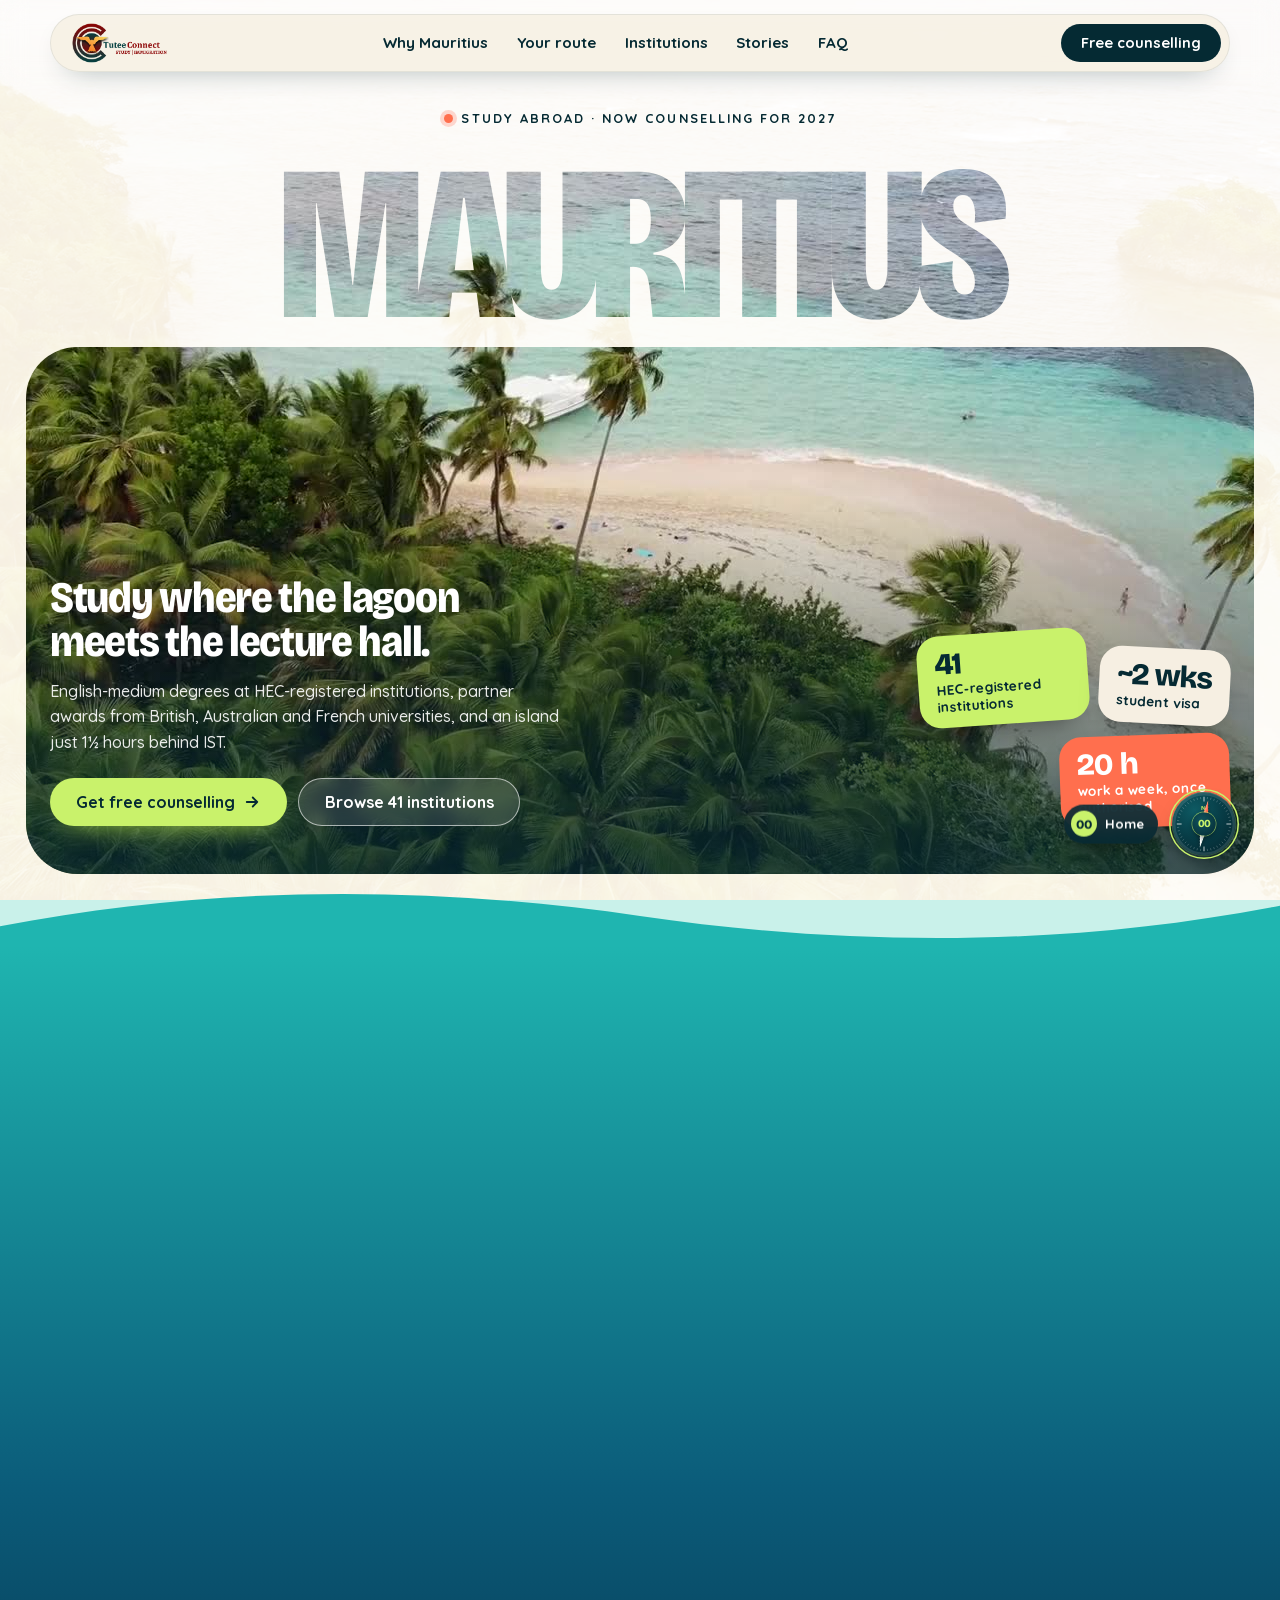
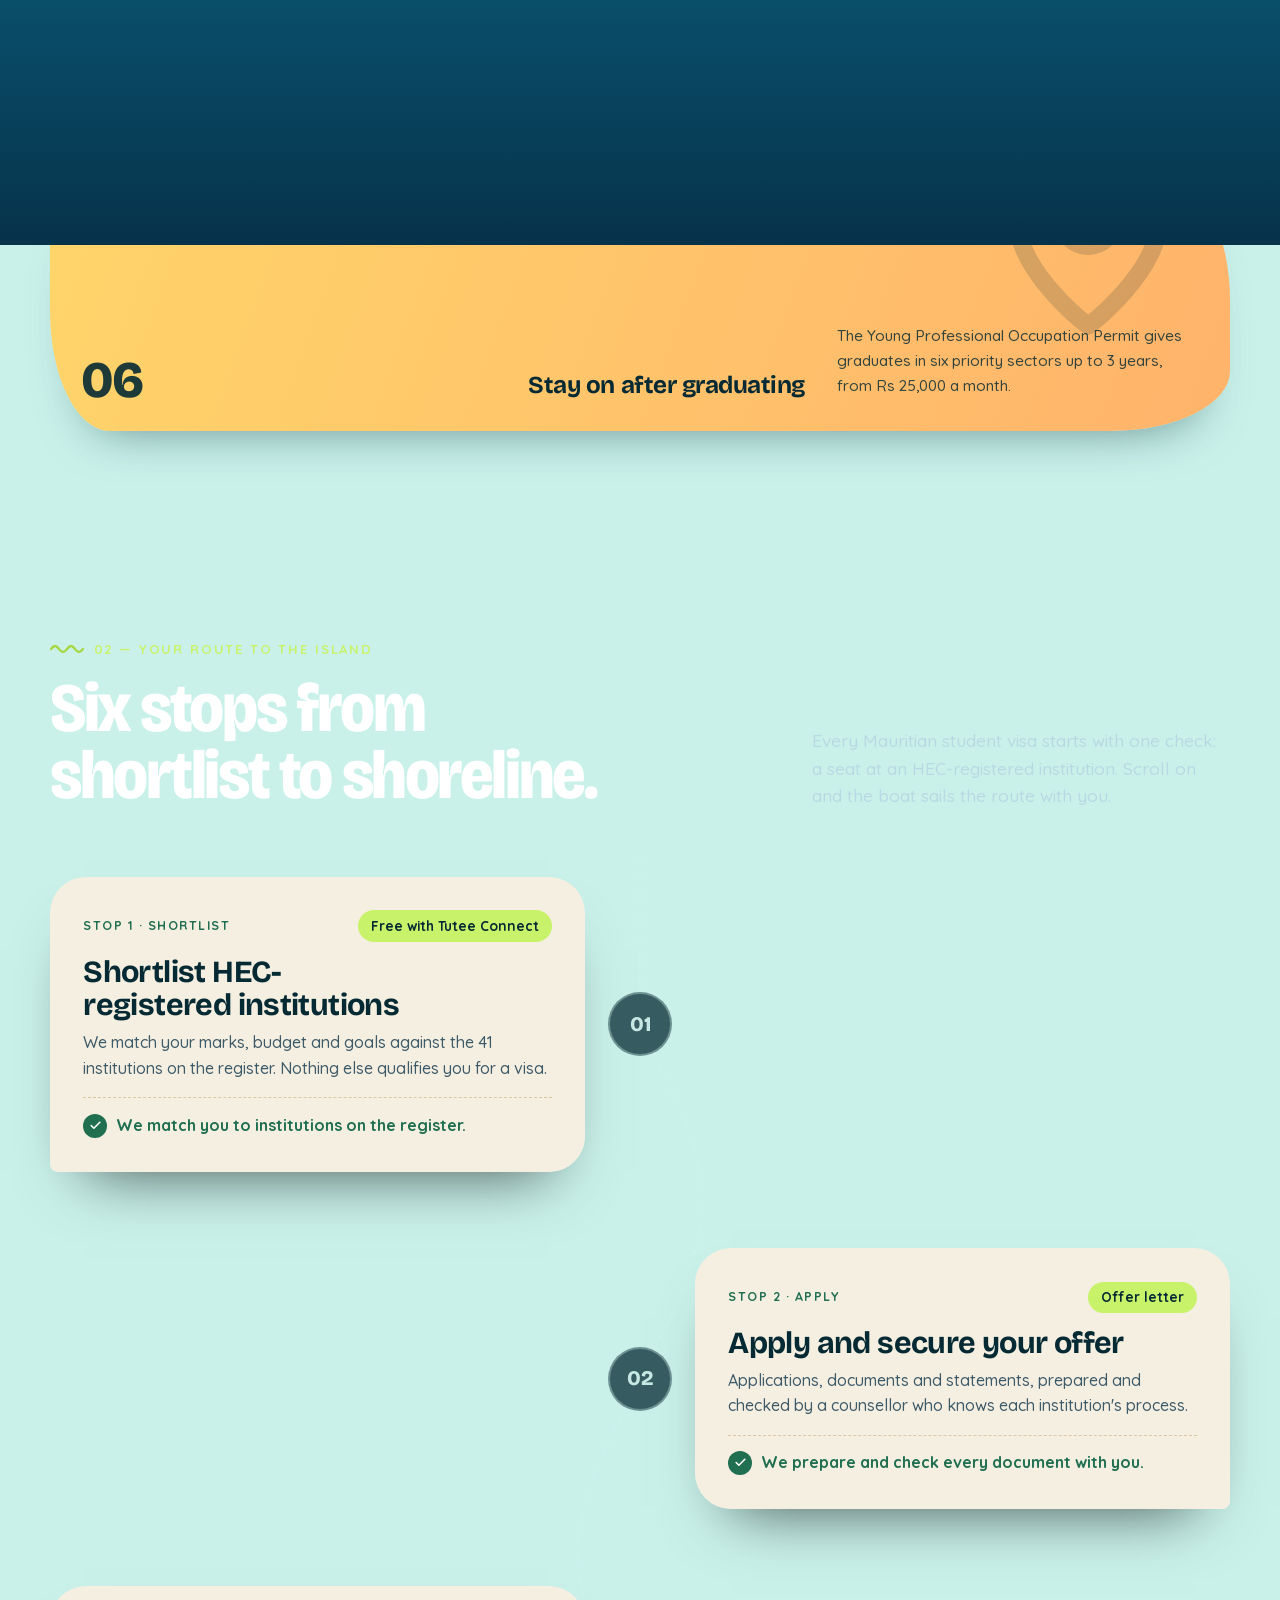
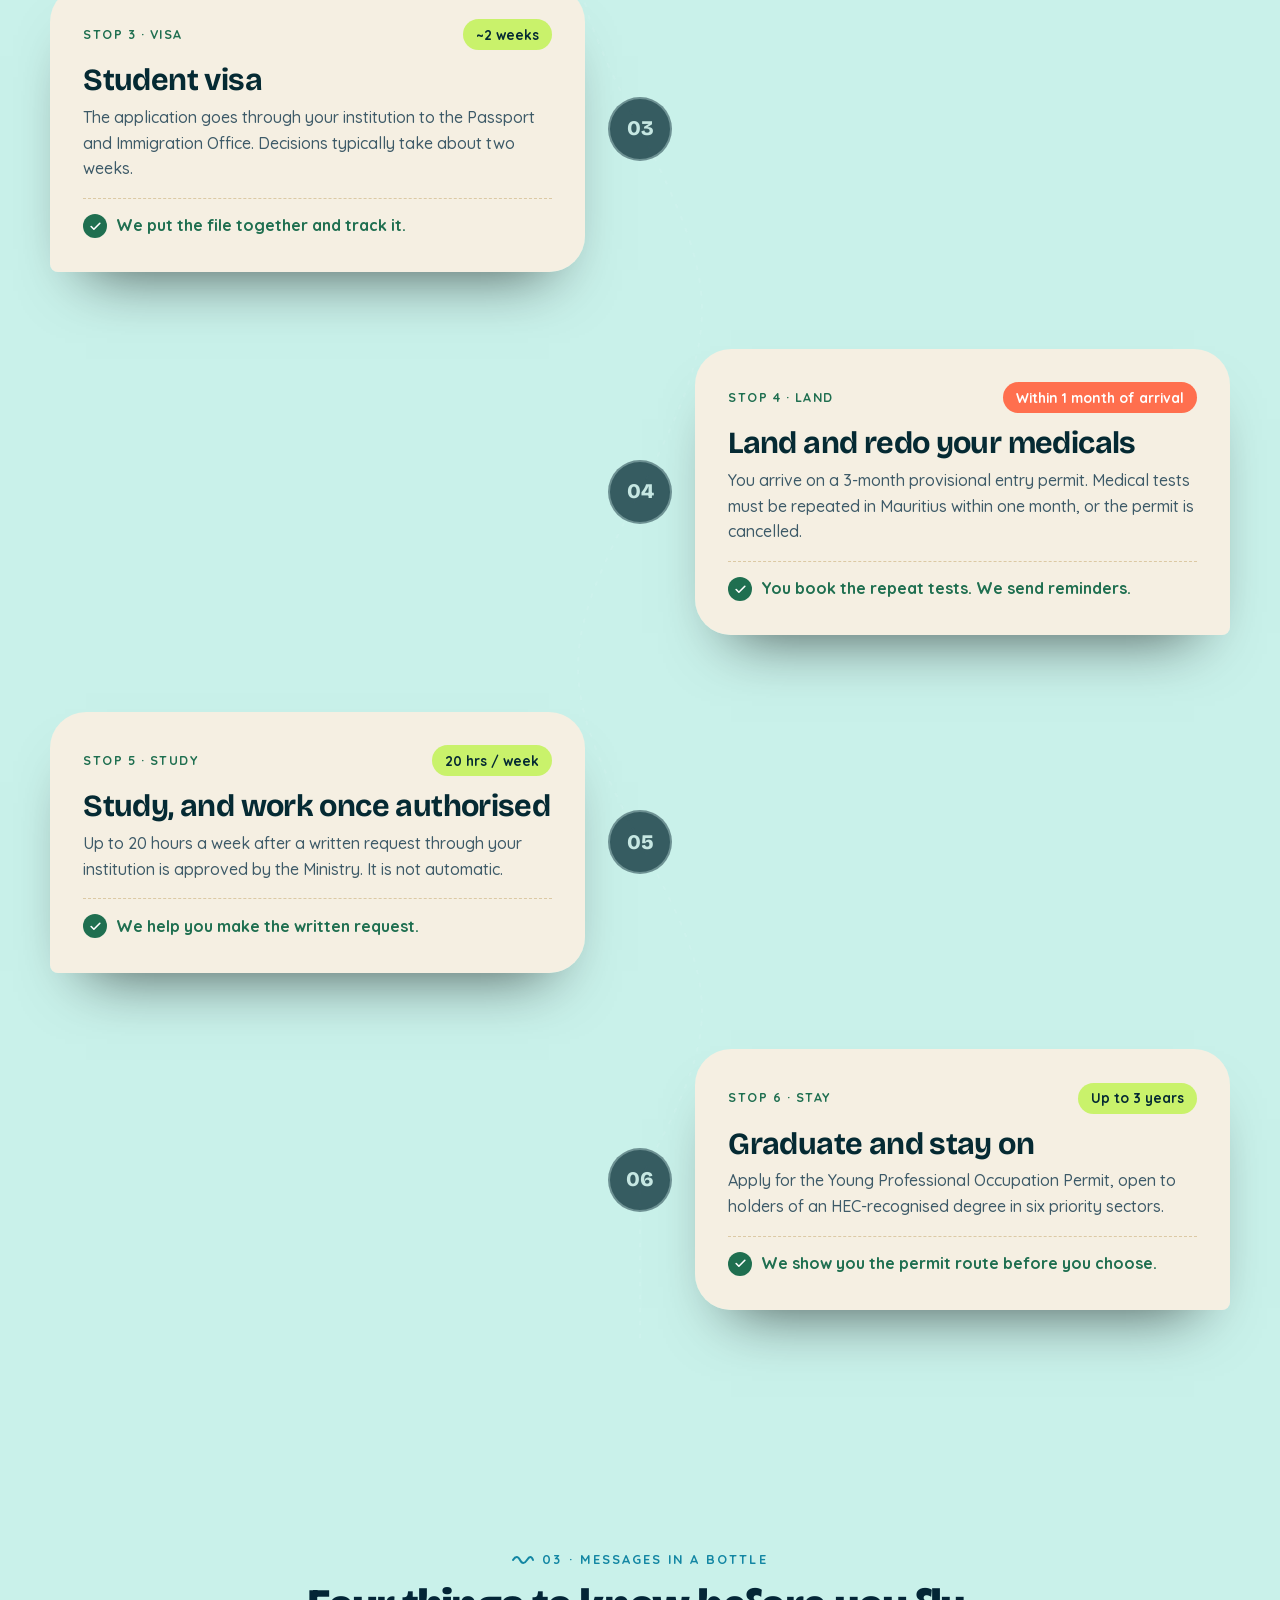
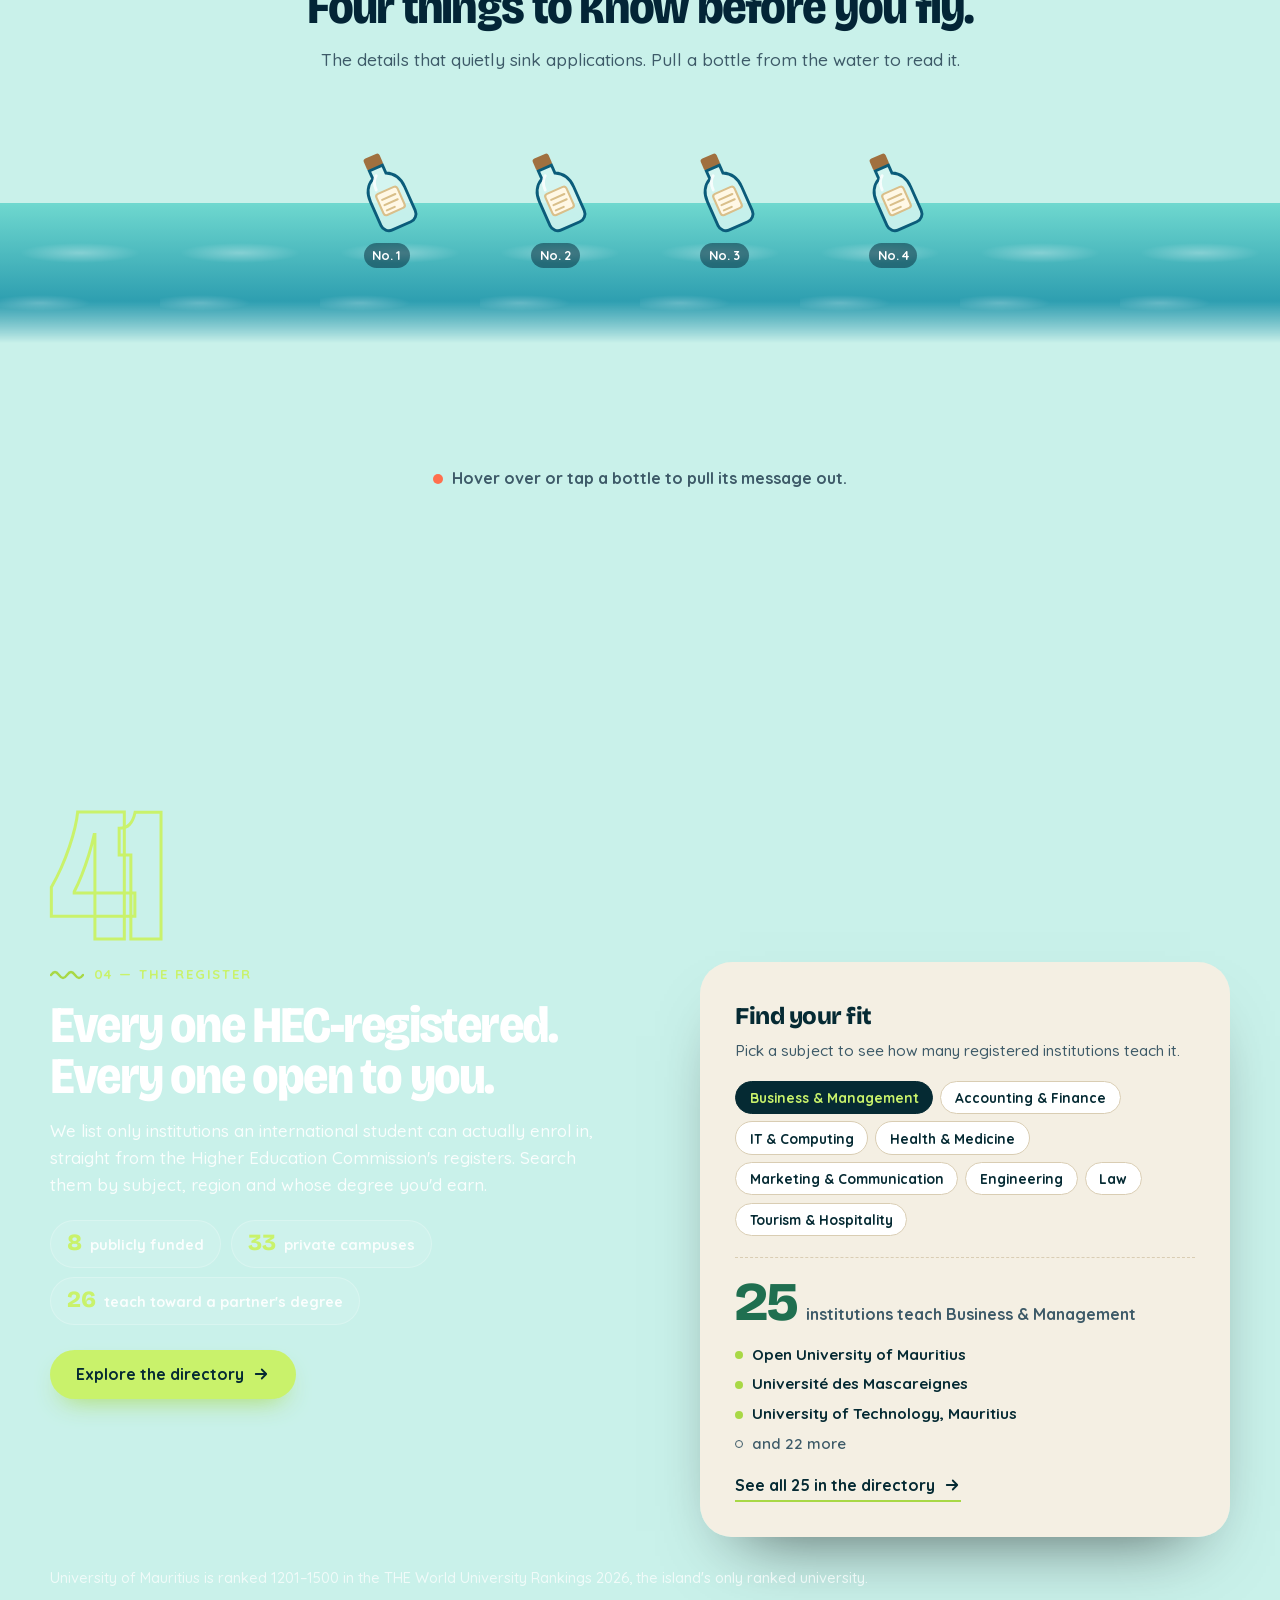
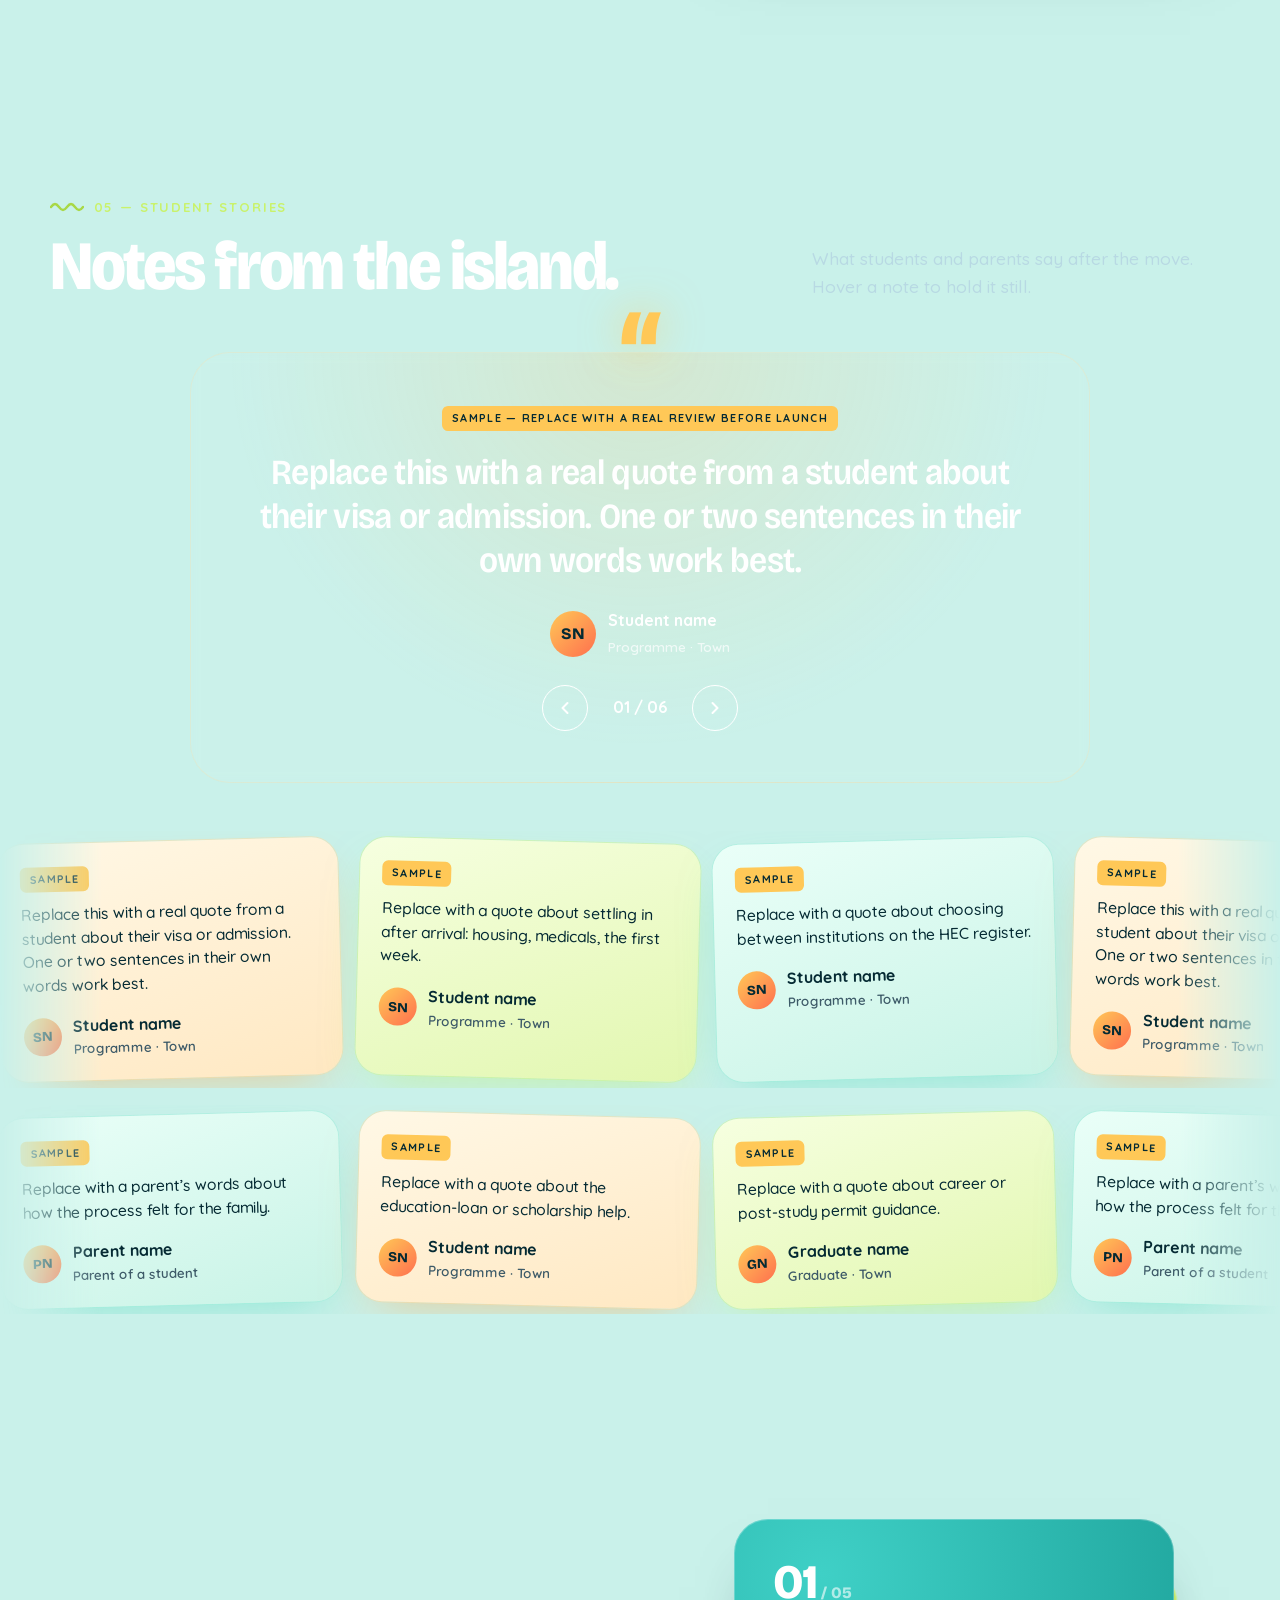
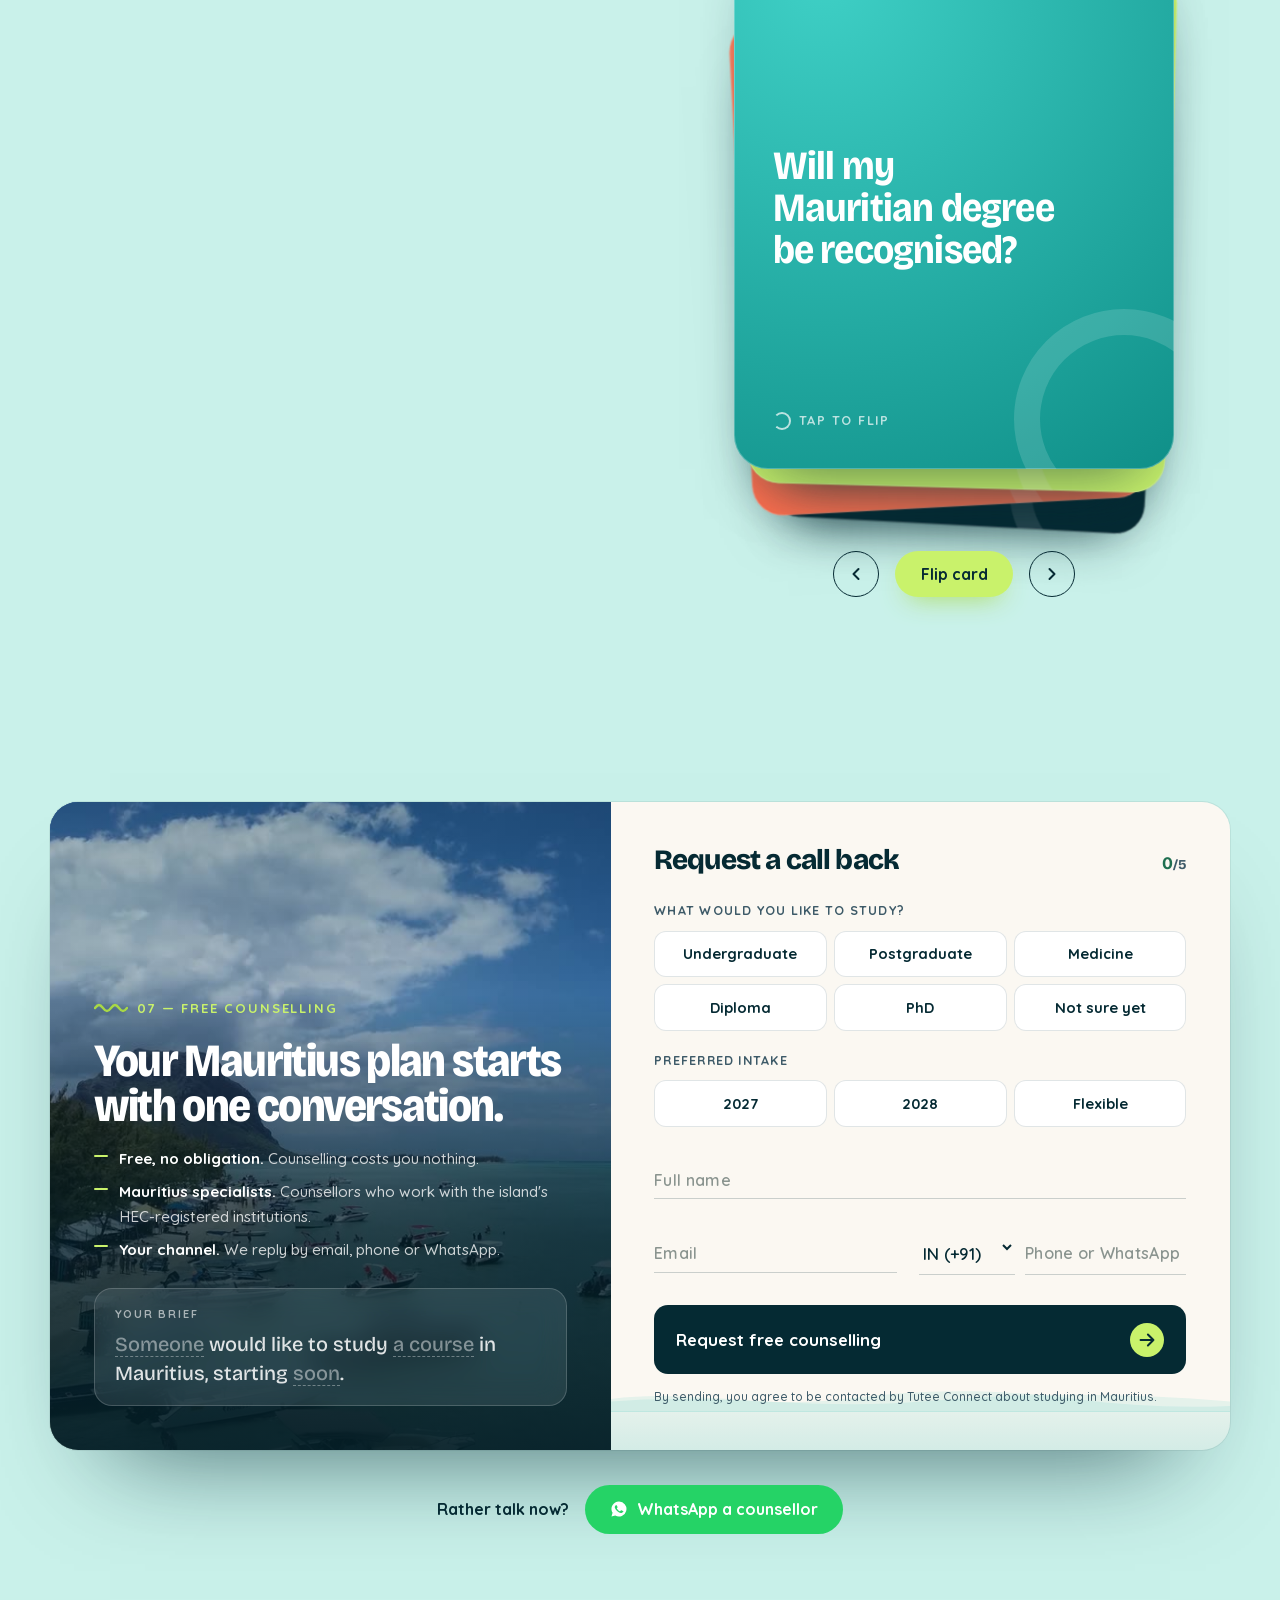
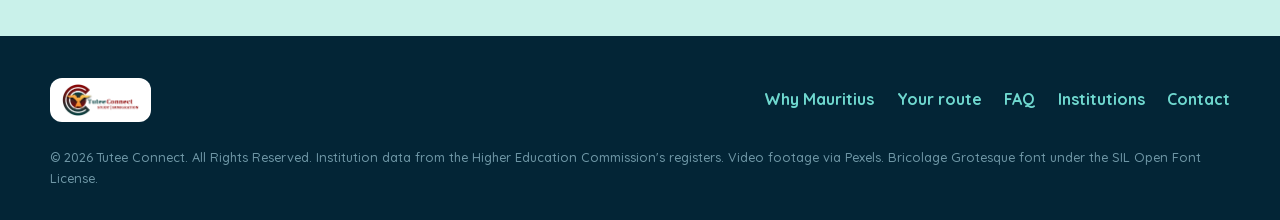
==== island.html @ f51d471b "mauritius UI changes" ====
<!DOCTYPE html>
<html lang="en-GB" class="no-js">
<head>
  <meta charset="utf-8">
  <meta name="viewport" content="width=device-width, initial-scale=1">
  <title>Study in Mauritius — Tutee Connect</title>
  <meta name="description" content="Study at an HEC-registered institution in Mauritius: English-medium degrees, British, Australian and French partner awards, and a short flight from India. Free counselling from Tutee Connect.">
  <meta name="theme-color" content="#06324a">
  <link rel="icon" href="./assets/img/logo/icon.png">
  <link rel="preload" href="./assets/fonts/bricolage-latin.woff2" as="font" type="font/woff2" crossorigin>
  <link rel="stylesheet" href="./assets/css/quicksand.css">
  <link rel="stylesheet" href="./assets/css/island.css">
  <script src="./assets/js/island.js" defer></script>
</head>
<body class="home">
<header class="nav" data-nav>
  <div class="wrap nav-inner">
    <a class="nav-logo" href="#home" aria-label="Tutee Connect home"><img src="./assets/img/logo/logo.png" alt="Tutee Connect — Study | Immigration" width="220" height="86"></a>
    <ul class="nav-links" data-nav-links><li><a href="#why">Why Mauritius</a></li><li><a href="#journey">Your route</a></li><li><a href="island-institutions.html" target="_blank" rel="noopener">Institutions</a></li><li><a href="#reviews">Stories</a></li><li><a href="#faq">FAQ</a></li></ul>
    <a class="btn btn-coral nav-cta" href="#contact" data-ripple>Free counselling</a>
    <button class="nav-toggle" type="button" aria-label="Open menu" aria-expanded="false" data-nav-toggle>
      <svg viewBox="0 0 24 24" fill="none" stroke="currentColor" stroke-width="2" stroke-linecap="round"><path d="M3 7c3-2 6 2 9 0s6-2 9 0M3 12c3-2 6 2 9 0s6-2 9 0M3 17c3-2 6 2 9 0s6-2 9 0"/></svg>
    </button>
  </div>
</header>

<main>
<!-- ============================================================ HERO: the island seen through the letters -->
<section class="hero" id="home" data-label="Home">
  <div class="hero-media" aria-hidden="true">
    <video class="hero-video" autoplay muted loop playsinline preload="auto" poster="./assets/video/island-hero.jpg">
      <source src="./assets/video/island-hero.mp4" type="video/mp4">
    </video>
  </div>
  <!-- Sand-coloured cut-outs sit in the same grid rows as the content; black shapes become windows onto the video (mix-blend-mode: screen). -->
  <div class="cut cut-1" aria-hidden="true"></div>
  <div class="cut cut-2" aria-hidden="true"><span class="cut-word">Mauritius</span></div>
  <div class="cut cut-3" aria-hidden="true"><div class="cut-window"></div></div>
  <div class="hero-top wrap">
    <span class="tagline reveal"><span class="dot"></span> Study abroad · Now counselling for 2027</span>
    <h1 class="sr-only">Study in Mauritius with Tutee Connect</h1>
  </div>
  <div class="hero-window">
    <div class="wrap hero-window-inner">
      <div class="hero-pitch reveal d1">
        <p class="pitch-big">Study where the lagoon meets the lecture hall.</p>
        <p>English-medium degrees at HEC-registered institutions, partner awards from British, Australian and French universities, and an island just 1½ hours behind IST.</p>
        <div class="hero-actions">
          <a class="btn btn-lime" href="#contact" data-ripple>Get free counselling
            <svg viewBox="0 0 24 24" fill="none" stroke="currentColor" stroke-width="2.4" stroke-linecap="round" stroke-linejoin="round"><path d="M5 12h14M13 6l6 6-6 6"/></svg></a>
          <a class="btn btn-ghost-light" href="island-institutions.html" target="_blank" rel="noopener" data-ripple>Browse 41 institutions</a>
        </div>
      </div>
      <ul class="stickers reveal d2" aria-label="Key facts">
        <li class="st st-a"><b><span data-count="41">41</span></b> HEC-registered institutions</li>
        <li class="st st-b"><b>~<span data-count="2">2</span> wks</b> student visa</li>
        <li class="st st-c"><b><span data-count="20">20</span> h</b> work a week, once authorised</li>
      </ul>
    </div>
  </div>
</section>

<!-- ============================================================ 01 WHY: pebble bento -->
<section class="section why" id="why" data-stage="lagoon" data-label="Why Mauritius">
  <div class="wrap">
    <div class="split-head">
      <div class="reveal">
        <span class="chapter">01 — Why Mauritius</span>
        <h2>Six reasons the island <mark class="scribble">works</mark> for Indian students.</h2>
      </div>
      <p class="reveal d1">Small, safe and easy to settle into, with universities that are regulated, English-medium and closely tied to universities abroad. Hover or tap a pebble.</p>
    </div>
    <div class="pebbles">
      <article class="pebble pb-1 reveal" tabindex="0"><span class="pb-num">01</span><span class="pb-ico"><svg viewBox="0 0 24 24" fill="none" stroke="currentColor" stroke-width="2" stroke-linecap="round" stroke-linejoin="round" aria-hidden="true"><path d="M2 4h7a3 3 0 0 1 3 3v13a2 2 0 0 0-2-2H2zM22 4h-7a3 3 0 0 0-3 3v13a2 2 0 0 1 2-2h8z"/></svg></span><span class="pb-tag">EN · FR</span><h3>English in class, French on the street</h3><p>Programmes are taught in English. Around you, French and Kreol, a bilingual edge employers notice.</p></article>
      <article class="pebble pb-2 reveal d1" tabindex="0"><span class="pb-num">02</span><span class="pb-ico"><svg viewBox="0 0 24 24" fill="none" stroke="currentColor" stroke-width="2" stroke-linecap="round" stroke-linejoin="round" aria-hidden="true"><path d="M22 10 12 5 2 10l10 5 10-5z"/><path d="M6 12v5c3 2 9 2 12 0v-5"/></svg></span><span class="pb-tag">26 / 41</span><h3>A foreign degree, taught locally</h3><p>26 of the 41 institutions teach toward an overseas partner's award: British, Australian, French or Indian.</p></article>
      <article class="pebble pb-3 reveal d2" tabindex="0"><span class="pb-num">03</span><span class="pb-ico"><svg viewBox="0 0 24 24" fill="none" stroke="currentColor" stroke-width="2" stroke-linecap="round" stroke-linejoin="round" aria-hidden="true"><path d="M17.8 19.2 16 11l3.5-3.5C21 6 21.5 4 21 3c-1-.5-3 0-4.5 1.5L13 8 4.8 6.2c-.5-.1-.9.1-1.1.5l-.3.5c-.2.5-.1 1 .3 1.3L9 12l-2 3H4l-1 1 3 2 2 3 1-1v-3l3-2 3.5 5.3c.3.4.8.5 1.3.3l.5-.2c.4-.3.6-.7.5-1.2z"/></svg></span><span class="pb-tag">IST −1½</span><h3>Close to home</h3><p>Direct flights from Indian metros, and the clock runs just 1½ hours behind IST, so calls home stay easy.</p></article>
      <article class="pebble pb-4 reveal" tabindex="0"><span class="pb-num">04</span><span class="pb-ico"><svg viewBox="0 0 24 24" fill="none" stroke="currentColor" stroke-width="2" stroke-linecap="round" stroke-linejoin="round" aria-hidden="true"><path d="M12 2c1 3 4 4 4 8a4 4 0 0 1-8 0c0-4 3-5 4-8z"/><path d="M5 22h14M8 22v-4h8v4"/></svg></span><span class="pb-tag">DIWALI</span><h3>A culture you'll recognise</h3><p>Most Mauritians have Indian roots. Diwali is a public holiday, and you'll find home food on every corner.</p></article>
      <article class="pebble pb-5 reveal d1" tabindex="0"><span class="pb-num">05</span><span class="pb-ico"><svg viewBox="0 0 24 24" fill="none" stroke="currentColor" stroke-width="2" stroke-linecap="round" stroke-linejoin="round" aria-hidden="true"><rect x="2" y="7" width="20" height="14" rx="2"/><path d="M16 7V5a2 2 0 0 0-2-2h-4a2 2 0 0 0-2 2v2M2 13h20"/></svg></span><span class="pb-tag">20 HRS</span><h3>Work while you study</h3><p>Up to 20 hours a week once you're authorised. We handle the written request through your institution.</p></article>
      <article class="pebble pb-6 reveal d2" tabindex="0"><span class="pb-num">06</span><span class="pb-ico"><svg viewBox="0 0 24 24" fill="none" stroke="currentColor" stroke-width="2" stroke-linecap="round" stroke-linejoin="round" aria-hidden="true"><path d="M12 22s8-6 8-12a8 8 0 0 0-16 0c0 6 8 12 8 12z"/><circle cx="12" cy="10" r="3"/></svg></span><span class="pb-tag">3 YRS</span><h3>Stay on after graduating</h3><p>The Young Professional Occupation Permit gives graduates in six priority sectors up to 3 years, from Rs 25,000 a month.</p></article>
    </div>
  </div>
</section>

<!-- ============================================================ 02 ROUTE: a tide line that draws itself as you scroll -->
<section class="section voyage" id="journey" data-stage="chart" data-label="Your route">
  <div class="wrap">
    <div class="split-head light">
      <div class="reveal">
        <span class="chapter">02 — Your route to the island</span>
        <h2>Six stops from shortlist to shoreline.</h2>
      </div>
      <p class="reveal d1">Every Mauritian student visa starts with one check: a seat at an HEC-registered institution. Scroll on and the boat sails the route with you.</p>
    </div>
    <div class="tide" data-tide>
      <svg class="tide-svg" aria-hidden="true"><path class="tide-ghost" data-tide-ghost/><path class="tide-line" data-tide-line/></svg>
      <div class="tide-boat" aria-hidden="true" data-tide-boat><svg viewBox="0 0 40 40"><path d="M6 24 H34 L29 32 H11 Z" fill="#fff"/><path d="M20 22 V4 L32 21 Z" fill="#ff6a4d"/><path d="M19 21 V8 L9 21 Z" fill="#fff6e3"/></svg></div>
      <ol class="tide-stops">
        <li class="tstop l"><span class="tdot">01</span><div class="tcard"><div class="tmeta"><span>Stop 1 · Shortlist</span><span class="ttag">Free with Tutee Connect</span></div><h3>Shortlist HEC-registered institutions</h3><p>We match your marks, budget and goals against the 41 institutions on the register. Nothing else qualifies you for a visa.</p><div class="twho">We match you to institutions on the register.</div></div></li>
        <li class="tstop r"><span class="tdot">02</span><div class="tcard"><div class="tmeta"><span>Stop 2 · Apply</span><span class="ttag">Offer letter</span></div><h3>Apply and secure your offer</h3><p>Applications, documents and statements, prepared and checked by a counsellor who knows each institution's process.</p><div class="twho">We prepare and check every document with you.</div></div></li>
        <li class="tstop l"><span class="tdot">03</span><div class="tcard"><div class="tmeta"><span>Stop 3 · Visa</span><span class="ttag">~2 weeks</span></div><h3>Student visa</h3><p>The application goes through your institution to the Passport and Immigration Office. Decisions typically take about two weeks.</p><div class="twho">We put the file together and track it.</div></div></li>
        <li class="tstop r"><span class="tdot">04</span><div class="tcard"><div class="tmeta"><span>Stop 4 · Land</span><span class="ttag warn">Within 1 month of arrival</span></div><h3>Land and redo your medicals</h3><p>You arrive on a 3-month provisional entry permit. Medical tests must be repeated in Mauritius within one month, or the permit is cancelled.</p><div class="twho">You book the repeat tests. We send reminders.</div></div></li>
        <li class="tstop l"><span class="tdot">05</span><div class="tcard"><div class="tmeta"><span>Stop 5 · Study</span><span class="ttag">20 hrs / week</span></div><h3>Study, and work once authorised</h3><p>Up to 20 hours a week after a written request through your institution is approved by the Ministry. It is not automatic.</p><div class="twho">We help you make the written request.</div></div></li>
        <li class="tstop r"><span class="tdot">06</span><div class="tcard"><div class="tmeta"><span>Stop 6 · Stay</span><span class="ttag">Up to 3 years</span></div><h3>Graduate and stay on</h3><p>Apply for the Young Professional Occupation Permit, open to holders of an HEC-recognised degree in six priority sectors.</p><div class="twho">We show you the permit route before you choose.</div></div></li>
      </ol>
    </div>
  </div>
</section>

<!-- ============================================================ BOTTLES -->
<section class="section bottles" id="know" data-stage="shore" data-label="Know before you fly">
  <div class="wrap">
    <div class="section-head center reveal">
      <span class="kicker"><svg viewBox="0 0 22 10" aria-hidden="true"><path d="M1 5c2.5-4 5-4 7 0s4.5 4 7 0 4.5-4 6 0" fill="none" stroke="currentColor" stroke-width="2" stroke-linecap="round"/></svg> 03 · Messages in a bottle</span>
      <h2>Four things to know before you fly.</h2>
      <p>The details that quietly sink applications. Pull a bottle from the water to read it.</p>
    </div>
  </div>
  <div class="sea-strip reveal" data-bottles>
    <div class="sea-waves" aria-hidden="true"><div class="sw sw1"></div><div class="sw sw2"></div><div class="sw sw3"></div></div>
    <div class="bottle-row" role="group" aria-label="Messages in bottles">
      <button type="button" class="bottle-btn" aria-label="Message 1: No HEC registration, no visa" data-title="No HEC registration, no visa" data-text="Only institutions on the Higher Education Commission's register can host a student visa, and the same check returns when you apply for a post-study permit."><svg viewBox="0 0 64 64" aria-hidden="true"><rect class="cork" x="26" y="4" width="12" height="9" rx="2" fill="#a0703f"/><path d="M27 13 h10 v6 c6 3 8 8 8 14 v18 a6 6 0 0 1 -6 6 h-14 a6 6 0 0 1 -6 -6 v-18 c0 -6 2 -11 8 -14 z" fill="rgba(214,246,241,.85)" stroke="#0b5c7a" stroke-width="2"/><g class="inside"><rect x="24" y="30" width="16" height="16" rx="2" fill="#fff8e6" stroke="#d9bf8a" stroke-width="1.5"/><path d="M27 35h10M27 39h10M27 43h6" stroke="#d9bf8a" stroke-width="1.5" stroke-linecap="round"/></g><path d="M30 18 c-3 2 -4 5 -4 9" stroke="#fff" stroke-width="2" fill="none" stroke-linecap="round" opacity=".8"/></svg><span>No. 1</span></button>
      <button type="button" class="bottle-btn" aria-label="Message 2: Medicals, again, within a month" data-title="Medicals, again, within a month" data-text="Tests done at home aren't the end of it. Repeat them in Mauritius within one month of arrival or your provisional permit is cancelled."><svg viewBox="0 0 64 64" aria-hidden="true"><rect class="cork" x="26" y="4" width="12" height="9" rx="2" fill="#a0703f"/><path d="M27 13 h10 v6 c6 3 8 8 8 14 v18 a6 6 0 0 1 -6 6 h-14 a6 6 0 0 1 -6 -6 v-18 c0 -6 2 -11 8 -14 z" fill="rgba(214,246,241,.85)" stroke="#0b5c7a" stroke-width="2"/><g class="inside"><rect x="24" y="30" width="16" height="16" rx="2" fill="#fff8e6" stroke="#d9bf8a" stroke-width="1.5"/><path d="M27 35h10M27 39h10M27 43h6" stroke="#d9bf8a" stroke-width="1.5" stroke-linecap="round"/></g><path d="M30 18 c-3 2 -4 5 -4 9" stroke="#fff" stroke-width="2" fill="none" stroke-linecap="round" opacity=".8"/></svg><span>No. 2</span></button>
      <button type="button" class="bottle-btn" aria-label="Message 3: Part-time work isn't automatic" data-title="Part-time work isn't automatic" data-text="The 20 hours a week needs written authorisation, routed through your institution to the Ministry. Don't count on that income until it's approved."><svg viewBox="0 0 64 64" aria-hidden="true"><rect class="cork" x="26" y="4" width="12" height="9" rx="2" fill="#a0703f"/><path d="M27 13 h10 v6 c6 3 8 8 8 14 v18 a6 6 0 0 1 -6 6 h-14 a6 6 0 0 1 -6 -6 v-18 c0 -6 2 -11 8 -14 z" fill="rgba(214,246,241,.85)" stroke="#0b5c7a" stroke-width="2"/><g class="inside"><rect x="24" y="30" width="16" height="16" rx="2" fill="#fff8e6" stroke="#d9bf8a" stroke-width="1.5"/><path d="M27 35h10M27 39h10M27 43h6" stroke="#d9bf8a" stroke-width="1.5" stroke-linecap="round"/></g><path d="M30 18 c-3 2 -4 5 -4 9" stroke="#fff" stroke-width="2" fill="none" stroke-linecap="round" opacity=".8"/></svg><span>No. 3</span></button>
      <button type="button" class="bottle-btn" aria-label="Message 4: Families can't come on a student visa" data-title="Families can't come on a student visa" data-text="There is no dependant provision for students. Dependant permits sit under the Occupation Permit, and carry no right to work."><svg viewBox="0 0 64 64" aria-hidden="true"><rect class="cork" x="26" y="4" width="12" height="9" rx="2" fill="#a0703f"/><path d="M27 13 h10 v6 c6 3 8 8 8 14 v18 a6 6 0 0 1 -6 6 h-14 a6 6 0 0 1 -6 -6 v-18 c0 -6 2 -11 8 -14 z" fill="rgba(214,246,241,.85)" stroke="#0b5c7a" stroke-width="2"/><g class="inside"><rect x="24" y="30" width="16" height="16" rx="2" fill="#fff8e6" stroke="#d9bf8a" stroke-width="1.5"/><path d="M27 35h10M27 39h10M27 43h6" stroke="#d9bf8a" stroke-width="1.5" stroke-linecap="round"/></g><path d="M30 18 c-3 2 -4 5 -4 9" stroke="#fff" stroke-width="2" fill="none" stroke-linecap="round" opacity=".8"/></svg><span>No. 4</span></button>
    </div>
  </div>
  <div class="wrap">
    <div class="msg-stage" data-msg-stage aria-live="polite">
      <p class="msg-hint" data-msg-hint>Hover over or tap a bottle to pull its message out.</p>
      <div class="note-paper" data-note hidden>
        <span class="note-num" data-note-num>Message 1 of 4</span>
        <h3 data-note-title></h3>
        <p data-note-text></p>
      </div>
    </div>
  </div>
</section>


<!-- ============================================================ 04 REGISTER: one number, one door -->
<section class="section inst" id="institutions" data-stage="reef" data-label="Institutions">
  <div class="wrap reg">
    <div class="reg-num reveal" aria-hidden="true"><span data-count="41">41</span></div>
    <div class="reg-copy">
      <span class="chapter reveal">04 — The register</span>
      <h2 class="reveal d1">Every one HEC-registered. Every one open to you.</h2>
      <p class="reveal d2">We list only institutions an international student can actually enrol in, straight from the Higher Education Commission's registers. Search them by subject, region and whose degree you'd earn.</p>
      <ul class="reg-facts reveal d3">
        <li><b data-count="8">8</b><span>publicly funded</span></li>
        <li><b data-count="33">33</b><span>private campuses</span></li>
        <li><b data-count="26">26</b><span>teach toward a partner's degree</span></li>
      </ul>
      <a class="btn btn-lime reg-btn reveal d3" href="island-institutions.html" target="_blank" rel="noopener" data-ripple>Explore the directory
        <svg viewBox="0 0 24 24" fill="none" stroke="currentColor" stroke-width="2.4" stroke-linecap="round" stroke-linejoin="round"><path d="M5 12h14M13 6l6 6-6 6"/></svg></a>
    </div>
    <div class="fit reveal d2" data-fit>
      <div class="fit-head">
        <span class="fit-kicker">Find your fit</span>
        <p>Pick a subject to see how many registered institutions teach it.</p>
      </div>
      <div class="fit-chips" role="group" aria-label="Subjects" data-fit-chips>
        <button type="button" class="fit-chip on" data-subject="Business &amp; Management" data-n="25" data-names="[&quot;Open University of Mauritius&quot;, &quot;Universit\u00e9 des Mascareignes&quot;, &quot;University of Technology, Mauritius&quot;]">Business &amp; Management</button>
        <button type="button" class="fit-chip" data-subject="Accounting &amp; Finance" data-n="16" data-names="[&quot;Open University of Mauritius&quot;, &quot;Charles Telfair Institute&quot;, &quot;Amity Global Business School&quot;]">Accounting &amp; Finance</button>
        <button type="button" class="fit-chip" data-subject="IT &amp; Computing" data-n="16" data-names="[&quot;University of Mauritius&quot;, &quot;Open University of Mauritius&quot;, &quot;Universit\u00e9 des Mascareignes&quot;]">IT &amp; Computing</button>
        <button type="button" class="fit-chip" data-subject="Health &amp; Medicine" data-n="9" data-names="[&quot;University of Mauritius&quot;, &quot;University of Technology, Mauritius&quot;, &quot;JSS Academy of Higher Education and Research (Mauritius) Ltd&quot;]">Health &amp; Medicine</button>
        <button type="button" class="fit-chip" data-subject="Marketing &amp; Communication" data-n="9" data-names="[&quot;Amity Institute of Higher Education&quot;, &quot;Analysis Institute of Management Ltd&quot;, &quot;Curtin Mauritius&quot;]">Marketing &amp; Communication</button>
        <button type="button" class="fit-chip" data-subject="Engineering" data-n="6" data-names="[&quot;University of Mauritius&quot;, &quot;Universit\u00e9 des Mascareignes&quot;, &quot;University of Technology, Mauritius&quot;]">Engineering</button>
        <button type="button" class="fit-chip" data-subject="Law" data-n="6" data-names="[&quot;University of Mauritius&quot;, &quot;Open University of Mauritius&quot;, &quot;Amity Global Business School&quot;]">Law</button>
        <button type="button" class="fit-chip" data-subject="Tourism &amp; Hospitality" data-n="6" data-names="[&quot;University of Technology, Mauritius&quot;, &quot;Amity Institute of Higher Education&quot;, &quot;Polytechnics Mauritius Ltd&quot;]">Tourism &amp; Hospitality</button>
      </div>
      <div class="fit-result" aria-live="polite">
        <div class="fit-count"><b data-fit-count>0</b><span data-fit-label>institutions</span></div>
        <ul class="fit-names" data-fit-names></ul>
        <a class="fit-link" href="island-institutions.html" target="_blank" rel="noopener" data-fit-link>See them all in the directory
          <svg viewBox="0 0 24 24" fill="none" stroke="currentColor" stroke-width="2.4" stroke-linecap="round" stroke-linejoin="round"><path d="M5 12h14M13 6l6 6-6 6"/></svg></a>
      </div>
    </div>
    <p class="reg-note reveal">University of Mauritius is ranked 1201–1500 in the THE World University Rankings 2026, the island's only ranked university.</p>
  </div>
</section>

<!-- ============================================================ 05 REVIEWS: lanterns over the night lagoon -->
<section class="section reviews" id="reviews" data-stage="lanterns" data-label="Reviews">
  <div class="wrap">
    <div class="split-head light">
      <div class="reveal">
        <span class="chapter">05 — Student stories</span>
        <h2>Notes from the island.</h2>
      </div>
      <p class="reveal d1">What students and parents say after the move. Hover a note to hold it still.</p>
    </div>
    <div class="spotlight reveal" data-spotlight aria-live="polite">
      <span class="sample-flag">Sample — replace with a real review before launch</span>
      <blockquote data-spot-quote>Replace this with a real quote from a student about their visa or admission. One or two sentences in their own words work best.</blockquote>
      <div class="spot-who"><span class="spot-av" data-spot-av>SN</span><span><b data-spot-name>Student name</b><small data-spot-role>Programme · Town</small></span></div>
      <div class="spot-nav">
        <button class="round-btn" type="button" data-spot-prev aria-label="Previous review"><svg viewBox="0 0 24 24" fill="none" stroke="currentColor" stroke-width="2.4" stroke-linecap="round" stroke-linejoin="round"><path d="M15 6l-6 6 6 6"/></svg></button>
        <span class="spot-count" data-spot-count>01 / 06</span>
        <button class="round-btn" type="button" data-spot-next aria-label="Next review"><svg viewBox="0 0 24 24" fill="none" stroke="currentColor" stroke-width="2.4" stroke-linecap="round" stroke-linejoin="round"><path d="M9 6l6 6-6 6"/></svg></button>
      </div>
    </div>
  </div>
  <div class="drift reveal" aria-label="More reviews">
    <div class="drift-row"><div class="drift-track"><figure class="lantern l0" data-r="0" data-q="Replace this with a real quote from a student about their visa or admission. One or two sentences in their own words work best." data-n="Student name" data-role="Programme · Town" data-i="SN"><span class="sample-flag">Sample</span><blockquote>Replace this with a real quote from a student about their visa or admission. One or two sentences in their own words work best.</blockquote><figcaption><span class="spot-av">SN</span><b>Student name</b><small>Programme · Town</small></figcaption></figure><figure class="lantern l2" data-r="2" data-q="Replace with a quote about settling in after arrival: housing, medicals, the first week." data-n="Student name" data-role="Programme · Town" data-i="SN"><span class="sample-flag">Sample</span><blockquote>Replace with a quote about settling in after arrival: housing, medicals, the first week.</blockquote><figcaption><span class="spot-av">SN</span><b>Student name</b><small>Programme · Town</small></figcaption></figure><figure class="lantern l1" data-r="4" data-q="Replace with a quote about choosing between institutions on the HEC register." data-n="Student name" data-role="Programme · Town" data-i="SN"><span class="sample-flag">Sample</span><blockquote>Replace with a quote about choosing between institutions on the HEC register.</blockquote><figcaption><span class="spot-av">SN</span><b>Student name</b><small>Programme · Town</small></figcaption></figure><figure class="lantern l0" data-r="0" data-q="Replace this with a real quote from a student about their visa or admission. One or two sentences in their own words work best." data-n="Student name" data-role="Programme · Town" data-i="SN"><span class="sample-flag">Sample</span><blockquote>Replace this with a real quote from a student about their visa or admission. One or two sentences in their own words work best.</blockquote><figcaption><span class="spot-av">SN</span><b>Student name</b><small>Programme · Town</small></figcaption></figure><figure class="lantern l2" data-r="2" data-q="Replace with a quote about settling in after arrival: housing, medicals, the first week." data-n="Student name" data-role="Programme · Town" data-i="SN"><span class="sample-flag">Sample</span><blockquote>Replace with a quote about settling in after arrival: housing, medicals, the first week.</blockquote><figcaption><span class="spot-av">SN</span><b>Student name</b><small>Programme · Town</small></figcaption></figure><figure class="lantern l1" data-r="4" data-q="Replace with a quote about choosing between institutions on the HEC register." data-n="Student name" data-role="Programme · Town" data-i="SN"><span class="sample-flag">Sample</span><blockquote>Replace with a quote about choosing between institutions on the HEC register.</blockquote><figcaption><span class="spot-av">SN</span><b>Student name</b><small>Programme · Town</small></figcaption></figure><figure class="lantern l0" data-r="0" data-q="Replace this with a real quote from a student about their visa or admission. One or two sentences in their own words work best." data-n="Student name" data-role="Programme · Town" data-i="SN"><span class="sample-flag">Sample</span><blockquote>Replace this with a real quote from a student about their visa or admission. One or two sentences in their own words work best.</blockquote><figcaption><span class="spot-av">SN</span><b>Student name</b><small>Programme · Town</small></figcaption></figure><figure class="lantern l2" data-r="2" data-q="Replace with a quote about settling in after arrival: housing, medicals, the first week." data-n="Student name" data-role="Programme · Town" data-i="SN"><span class="sample-flag">Sample</span><blockquote>Replace with a quote about settling in after arrival: housing, medicals, the first week.</blockquote><figcaption><span class="spot-av">SN</span><b>Student name</b><small>Programme · Town</small></figcaption></figure><figure class="lantern l1" data-r="4" data-q="Replace with a quote about choosing between institutions on the HEC register." data-n="Student name" data-role="Programme · Town" data-i="SN"><span class="sample-flag">Sample</span><blockquote>Replace with a quote about choosing between institutions on the HEC register.</blockquote><figcaption><span class="spot-av">SN</span><b>Student name</b><small>Programme · Town</small></figcaption></figure></div></div>
    <div class="drift-row rev"><div class="drift-track"><figure class="lantern l1" data-r="1" data-q="Replace with a parent’s words about how the process felt for the family." data-n="Parent name" data-role="Parent of a student" data-i="PN"><span class="sample-flag">Sample</span><blockquote>Replace with a parent’s words about how the process felt for the family.</blockquote><figcaption><span class="spot-av">PN</span><b>Parent name</b><small>Parent of a student</small></figcaption></figure><figure class="lantern l0" data-r="3" data-q="Replace with a quote about the education-loan or scholarship help." data-n="Student name" data-role="Programme · Town" data-i="SN"><span class="sample-flag">Sample</span><blockquote>Replace with a quote about the education-loan or scholarship help.</blockquote><figcaption><span class="spot-av">SN</span><b>Student name</b><small>Programme · Town</small></figcaption></figure><figure class="lantern l2" data-r="5" data-q="Replace with a quote about career or post-study permit guidance." data-n="Graduate name" data-role="Graduate · Town" data-i="GN"><span class="sample-flag">Sample</span><blockquote>Replace with a quote about career or post-study permit guidance.</blockquote><figcaption><span class="spot-av">GN</span><b>Graduate name</b><small>Graduate · Town</small></figcaption></figure><figure class="lantern l1" data-r="1" data-q="Replace with a parent’s words about how the process felt for the family." data-n="Parent name" data-role="Parent of a student" data-i="PN"><span class="sample-flag">Sample</span><blockquote>Replace with a parent’s words about how the process felt for the family.</blockquote><figcaption><span class="spot-av">PN</span><b>Parent name</b><small>Parent of a student</small></figcaption></figure><figure class="lantern l0" data-r="3" data-q="Replace with a quote about the education-loan or scholarship help." data-n="Student name" data-role="Programme · Town" data-i="SN"><span class="sample-flag">Sample</span><blockquote>Replace with a quote about the education-loan or scholarship help.</blockquote><figcaption><span class="spot-av">SN</span><b>Student name</b><small>Programme · Town</small></figcaption></figure><figure class="lantern l2" data-r="5" data-q="Replace with a quote about career or post-study permit guidance." data-n="Graduate name" data-role="Graduate · Town" data-i="GN"><span class="sample-flag">Sample</span><blockquote>Replace with a quote about career or post-study permit guidance.</blockquote><figcaption><span class="spot-av">GN</span><b>Graduate name</b><small>Graduate · Town</small></figcaption></figure><figure class="lantern l1" data-r="1" data-q="Replace with a parent’s words about how the process felt for the family." data-n="Parent name" data-role="Parent of a student" data-i="PN"><span class="sample-flag">Sample</span><blockquote>Replace with a parent’s words about how the process felt for the family.</blockquote><figcaption><span class="spot-av">PN</span><b>Parent name</b><small>Parent of a student</small></figcaption></figure><figure class="lantern l0" data-r="3" data-q="Replace with a quote about the education-loan or scholarship help." data-n="Student name" data-role="Programme · Town" data-i="SN"><span class="sample-flag">Sample</span><blockquote>Replace with a quote about the education-loan or scholarship help.</blockquote><figcaption><span class="spot-av">SN</span><b>Student name</b><small>Programme · Town</small></figcaption></figure><figure class="lantern l2" data-r="5" data-q="Replace with a quote about career or post-study permit guidance." data-n="Graduate name" data-role="Graduate · Town" data-i="GN"><span class="sample-flag">Sample</span><blockquote>Replace with a quote about career or post-study permit guidance.</blockquote><figcaption><span class="spot-av">GN</span><b>Graduate name</b><small>Graduate · Town</small></figcaption></figure></div></div>
  </div>
</section>

<!-- ============================================================ 06 FAQ: a deck of question cards -->
<section class="section faq" id="faq" data-stage="dunes" data-label="FAQ">
  <div class="wrap deck-layout">
    <div class="deck-side">
      <span class="chapter reveal">06 — Questions from the shore</span>
      <h2 class="reveal d1">Pick a card. Flip it for the answer.</h2>
      <p class="reveal d2">Tap the top card to flip it, then swipe or use the arrows for the next one. Something else on your mind? <a href="https://wa.me/917010902329" target="_blank" rel="noopener">Ask a counsellor on WhatsApp</a>.</p>
      <ol class="deck-list reveal d3" data-deck-list>
        <li><button type="button" data-goto="0" class="on"><span>01</span>Will my Mauritian degree be recognised?</button></li>
        <li><button type="button" data-goto="1"><span>02</span>Can I bring my spouse or children on a student visa?</button></li>
        <li><button type="button" data-goto="2"><span>03</span>Can I work part-time?</button></li>
        <li><button type="button" data-goto="3"><span>04</span>What happens after I land?</button></li>
        <li><button type="button" data-goto="4"><span>05</span>How does Tutee Connect help?</button></li>
      </ol>
    </div>
    <div class="deck-area reveal d1">
      <div class="deck" data-deck>
        <article class="qcard qc0" data-k="0"><div class="qc-inner"><div class="qc-face qc-front"><span class="qc-n">01<small>/ 05</small></span><h3>Will my Mauritian degree be recognised?</h3><span class="qc-hint">Tap to flip</span></div><div class="qc-face qc-back"><span class="qc-n">01</span><p>That depends on who awards it. Some institutions award their own degrees; 26 of the 41 teach toward a partner university's award from the UK, Australia, France or India. We show you exactly whose qualification you'd earn before you choose, and the Young Professional Occupation Permit later requires a degree recognised by the HEC.</p><span class="qc-hint">Tap to flip back</span></div></div></article>
        <article class="qcard qc1" data-k="1"><div class="qc-inner"><div class="qc-face qc-front"><span class="qc-n">02<small>/ 05</small></span><h3>Can I bring my spouse or children on a student visa?</h3><span class="qc-hint">Tap to flip</span></div><div class="qc-face qc-back"><span class="qc-n">02</span><p>No. The Student Visa guidelines make no dependant provision. Dependant permits are tied to the Occupation Permit regime, and even then a dependant permit carries no right to work.</p><span class="qc-hint">Tap to flip back</span></div></div></article>
        <article class="qcard qc2" data-k="2"><div class="qc-inner"><div class="qc-face qc-front"><span class="qc-n">03<small>/ 05</small></span><h3>Can I work part-time?</h3><span class="qc-hint">Tap to flip</span></div><div class="qc-face qc-back"><span class="qc-n">03</span><p>Up to 20 hours a week, but only once you're authorised. You make a written request through your institution, which goes to the Ministry for approval. Don't budget on earnings before that approval arrives.</p><span class="qc-hint">Tap to flip back</span></div></div></article>
        <article class="qcard qc3" data-k="3"><div class="qc-inner"><div class="qc-face qc-front"><span class="qc-n">04<small>/ 05</small></span><h3>What happens after I land?</h3><span class="qc-hint">Tap to flip</span></div><div class="qc-face qc-back"><span class="qc-n">04</span><p>You enter on a 3-month provisional permit. You must repeat your medical tests in Mauritius within one month of arrival, or the permit is cancelled. We send you a checklist and reminders so this one isn't missed.</p><span class="qc-hint">Tap to flip back</span></div></div></article>
        <article class="qcard qc4" data-k="4"><div class="qc-inner"><div class="qc-face qc-front"><span class="qc-n">05<small>/ 05</small></span><h3>How does Tutee Connect help?</h3><span class="qc-hint">Tap to flip</span></div><div class="qc-face qc-back"><span class="qc-n">05</span><p>Free counselling and shortlisting, applications, student visa paperwork, education loans through our lending partners, and pre-departure support, from the first call to your first week on the island.</p><span class="qc-hint">Tap to flip back</span></div></div></article>
      </div>
      <div class="deck-nav">
        <button class="round-btn" type="button" data-deck-prev aria-label="Previous question"><svg viewBox="0 0 24 24" fill="none" stroke="currentColor" stroke-width="2.4" stroke-linecap="round" stroke-linejoin="round"><path d="M15 6l-6 6 6 6"/></svg></button>
        <button class="btn btn-lime" type="button" data-deck-flip data-ripple>Flip card</button>
        <button class="round-btn" type="button" data-deck-next aria-label="Next question"><svg viewBox="0 0 24 24" fill="none" stroke="currentColor" stroke-width="2.4" stroke-linecap="round" stroke-linejoin="round"><path d="M9 6l6 6-6 6"/></svg></button>
      </div>
    </div>
  </div>
</section>

<!-- ============================================================ 07 CONTACT: a counselling desk with a live brief -->
<section class="section contact" id="contact" data-stage="horizon" data-label="Free counselling">
  <div class="wrap">
    <form class="desk reveal" data-lead-form data-desk novalidate>
      <input type="hidden" name="subject" value="New Lead from Tutee Connect Landing Page!">
      <input type="hidden" name="from_name" value="Tutee Connect Notification System">
      <input type="hidden" name="destination" value="General Mauritius Inquiry" data-destination-input>
      <input type="checkbox" name="botcheck" class="hidden" tabindex="-1" autocomplete="off" aria-hidden="true">

      <aside class="desk-media">
        <video class="desk-video" muted loop playsinline preload="none" poster="./assets/video/mauritius-hero.jpg" aria-hidden="true" data-desk-video>
          <source src="./assets/video/mauritius-hero.mp4" type="video/mp4">
        </video>
        <div class="desk-shade" aria-hidden="true"></div>
        <div class="desk-media-inner">
          <span class="chapter">07 — Free counselling</span>
          <h2>Your Mauritius plan starts with one conversation.</h2>
          <ul class="desk-points">
            <li><b>Free, no obligation.</b> Counselling costs you nothing.</li>
            <li><b>Mauritius specialists.</b> Counsellors who work with the island's HEC-registered institutions.</li>
            <li><b>Your channel.</b> We reply by email, phone or WhatsApp.</li>
          </ul>
          <div class="brief" aria-live="polite">
            <span class="brief-k">Your brief</span>
            <p><span class="bf" data-bf="name">Someone</span> would like to study <span class="bf" data-bf="level">a course</span> in Mauritius, starting <span class="bf" data-bf="intake">soon</span>.<span class="bf-picked hidden" data-picked-wrap> Interested in <b data-destination-label></b>.</span></p>
          </div>
        </div>
      </aside>

      <div class="desk-form">
        <div class="tide-fill" aria-hidden="true" data-tide-fill>
          <svg viewBox="0 0 1200 40" preserveAspectRatio="none"><path class="tf-a" d="M0 20 C150 4 300 36 450 20 S750 4 900 20 S1200 36 1350 20 S1650 4 1800 20 S2100 36 2250 20 S2550 4 2700 20 V40 H0 Z"/><path class="tf-b" d="M0 24 C200 10 400 38 600 24 S1000 10 1200 24 S1600 38 1800 24 S2200 10 2400 24 V40 H0 Z"/></svg>
        </div>
        <div class="desk-fields">
          <div class="desk-head">
            <h3>Request a call back</h3>
            <span class="desk-meter" aria-hidden="true"><b data-desk-count>0</b>/5</span>
          </div>
          <fieldset class="opt-group">
            <legend>What would you like to study?</legend>
            <div class="opts opts-3">
              <label class="opt"><input type="radio" name="study_level" value="Undergraduate" data-say="an undergraduate degree"><span>Undergraduate</span></label>
              <label class="opt"><input type="radio" name="study_level" value="Postgraduate" data-say="a postgraduate degree"><span>Postgraduate</span></label>
              <label class="opt"><input type="radio" name="study_level" value="Medicine (MD / MBBS)" data-say="medicine"><span>Medicine</span></label>
              <label class="opt"><input type="radio" name="study_level" value="Diploma / Certificate" data-say="a diploma"><span>Diploma</span></label>
              <label class="opt"><input type="radio" name="study_level" value="PhD / Research" data-say="a PhD"><span>PhD</span></label>
              <label class="opt"><input type="radio" name="study_level" value="Not sure yet" data-say="a course (still deciding)"><span>Not sure yet</span></label>
            </div>
          </fieldset>
          <fieldset class="opt-group">
            <legend>Preferred intake</legend>
            <div class="opts opts-3">
              <label class="opt"><input type="radio" name="intake" value="2027" data-say="in 2027"><span>2027</span></label>
              <label class="opt"><input type="radio" name="intake" value="2028" data-say="in 2028"><span>2028</span></label>
              <label class="opt"><input type="radio" name="intake" value="Flexible" data-say="whenever suits"><span>Flexible</span></label>
            </div>
          </fieldset>
          <div class="fl">
            <input id="f-name" name="name" type="text" autocomplete="name" required placeholder=" " maxlength="60">
            <label for="f-name">Full name</label><i></i>
          </div>
          <div class="fl-row">
            <div class="fl">
              <input id="f-email" name="email" type="email" autocomplete="email" required placeholder=" ">
              <label for="f-email">Email</label><i></i>
            </div>
            <div class="fl fl-phone">
              <label class="sr-only" for="f-cc">Country code</label><select id="f-cc" name="country_code">
                <option value="+971">AE (+971)</option>
              <option value="+93">AF (+93)</option>
              <option value="+54">AR (+54)</option>
              <option value="+43">AT (+43)</option>
              <option value="+61">AU (+61)</option>
              <option value="+32">BE (+32)</option>
              <option value="+55">BR (+55)</option>
              <option value="+41">CH (+41)</option>
              <option value="+56">CL (+56)</option>
              <option value="+86">CN (+86)</option>
              <option value="+57">CO (+57)</option>
              <option value="+49">DE (+49)</option>
              <option value="+45">DK (+45)</option>
              <option value="+213">DZ (+213)</option>
              <option value="+20">EG (+20)</option>
              <option value="+34">ES (+34)</option>
              <option value="+358">FI (+358)</option>
              <option value="+33">FR (+33)</option>
              <option value="+30">GR (+30)</option>
              <option value="+36">HU (+36)</option>
              <option value="+62">ID (+62)</option>
              <option value="+353">IE (+353)</option>
              <option selected="" value="+91">IN (+91)</option>
              <option value="+98">IR (+98)</option>
              <option value="+39">IT (+39)</option>
              <option value="+81">JP (+81)</option>
              <option value="+254">KE (+254)</option>
              <option value="+82">KR (+82)</option>
              <option value="+94">LK (+94)</option>
              <option value="+212">MA (+212)</option>
              <option value="+95">MM (+95)</option>
              <option value="+52">MX (+52)</option>
              <option value="+60">MY (+60)</option>
              <option value="+234">NG (+234)</option>
              <option value="+31">NL (+31)</option>
              <option value="+47">NO (+47)</option>
              <option value="+64">NZ (+64)</option>
              <option value="+51">PE (+51)</option>
              <option value="+63">PH (+63)</option>
              <option value="+92">PK (+92)</option>
              <option value="+48">PL (+48)</option>
              <option value="+351">PT (+351)</option>
              <option value="+974">QA (+974)</option>
              <option value="+40">RO (+40)</option>
              <option value="+7">RU/KZ (+7)</option>
              <option value="+966">SA (+966)</option>
              <option value="+46">SE (+46)</option>
              <option value="+65">SG (+65)</option>
              <option value="+66">TH (+66)</option>
              <option value="+216">TN (+216)</option>
              <option value="+90">TR (+90)</option>
              <option value="+255">TZ (+255)</option>
              <option value="+380">UA (+380)</option>
              <option value="+256">UG (+256)</option>
              <option value="+44">UK (+44)</option>
              <option value="+1">US/CA (+1)</option>
              <option value="+58">VE (+58)</option>
              <option value="+84">VN (+84)</option>
              <option value="+27">ZA (+27)</option>
              </select>
              <input id="f-phone" name="phone_number" type="tel" autocomplete="tel-national" required placeholder=" ">
              <label for="f-phone">Phone or WhatsApp</label><i></i>
            </div>
          </div>
          <div class="note err hidden" data-form-error role="alert"><span data-form-error-text>Something went wrong. Please try again.</span></div>
          <div class="note ok hidden" data-form-success role="status">Request received!</div>
          <button class="desk-send" type="submit" data-submit-btn><span>Request free counselling</span>
            <svg viewBox="0 0 24 24" fill="none" stroke="currentColor" stroke-width="2.2" stroke-linecap="round" stroke-linejoin="round" aria-hidden="true"><path d="M5 12h14M13 6l6 6-6 6"/></svg></button>
          <p class="legal">By sending, you agree to be contacted by Tutee Connect about studying in Mauritius.</p>
        </div>
        <div class="desk-done" data-desk-done>
          <svg class="dd-check" viewBox="0 0 64 64" aria-hidden="true"><circle cx="32" cy="32" r="29"/><path d="M19 33 l9 9 l17 -19"/></svg>
          <b>Request received.</b>
          <p>A Mauritius counsellor will be in touch shortly<span data-desk-email></span>.</p>
          <button type="button" class="desk-again" data-desk-again>Send another request</button>
        </div>
      </div>
    </form>
    <p class="alt-contact reveal">Rather talk now? <a class="btn wa" href="https://wa.me/917010902329" target="_blank" rel="noopener" data-ripple><svg viewBox="0 0 24 24" fill="currentColor" aria-hidden="true"><path d="M12 2a10 10 0 0 0-8.6 15.1L2 22l5-1.3A10 10 0 1 0 12 2zm5.3 14.1c-.2.6-1.3 1.2-1.8 1.2-.5.1-1 .1-3.3-.8-2.8-1.1-4.5-4-4.7-4.2-.1-.2-1.1-1.5-1.1-2.8 0-1.3.7-2 1-2.3.2-.3.5-.3.7-.3h.5c.2 0 .4 0 .6.5l.8 2c.1.2.1.4 0 .5l-.3.5-.4.4c-.1.2-.3.3-.1.6.2.3.8 1.3 1.7 2.1 1.1 1 2 1.3 2.3 1.4.3.1.5.1.6-.1l.9-1c.2-.3.4-.2.6-.1l1.9.9c.3.1.5.2.5.3.1.2.1.7-.2 1.2z"/></svg> WhatsApp a counsellor</a></p>
  </div>
</section>
</main>

<footer class="footer">
  <div class="wrap">
    <div class="footer-inner">
      <div class="footer-brand"><img src="./assets/img/logo/logo.png" alt="Tutee Connect" width="160" height="62"></div>
      <nav aria-label="Footer">
        <a href="#why">Why Mauritius</a><a href="#journey">Your route</a><a href="#faq">FAQ</a><a href="island-institutions.html" target="_blank" rel="noopener">Institutions</a><a href="#contact">Contact</a>
      </nav>
    </div>
    <small>© <span data-year>2026</span> Tutee Connect. All Rights Reserved. Institution data from the Higher Education Commission's registers. Video footage via Pexels. Bricolage Grotesque font under the SIL Open Font License.</small>
  </div>
</footer>
</body>
</html>
---- assets/css/quicksand.css ----
/* Quicksand - Vietnamese */
@font-face {
    font-family: 'Quicksand';
    font-style: normal;
    font-weight: 300;
    font-display: swap;
    src: url('../fonts/quicksand-vietnamese.woff2') format('woff2');
    unicode-range: U+0102-0103, U+0110-0111, U+0128-0129, U+0168-0169, U+01A0-01A1, U+01AF-01B0, U+0300-0301, U+0303-0304, U+0308-0309, U+0323, U+0329, U+1EA0-1EF9, U+20AB;
}

/* Quicksand - Latin Extended */
@font-face {
    font-family: 'Quicksand';
    font-style: normal;
    font-weight: 300;
    font-display: swap;
    src: url('../fonts/quicksand-latin-ext.woff2') format('woff2');
    unicode-range: U+0100-02BA, U+02BD-02C5, U+02C7-02CC, U+02CE-02D7, U+02DD-02FF, U+0304, U+0308, U+0329, U+1D00-1DBF, U+1E00-1E9F, U+1EF2-1EFF, U+2020, U+20A0-20AB, U+20AD-20C0, U+2113, U+2C60-2C7F, U+A720-A7FF;
}

/* Quicksand - Latin */
@font-face {
    font-family: 'Quicksand';
    font-style: normal;
    font-weight: 300;
    font-display: swap;
    src: url('../fonts/quicksand-latin.woff2') format('woff2');
    unicode-range: U+0000-00FF, U+0131, U+0152-0153, U+02BB-02BC, U+02C6, U+02DA, U+02DC, U+0304, U+0308, U+0329, U+2000-206F, U+20AC, U+2122, U+2191, U+2193, U+2212, U+2215, U+FEFF, U+FFFD;
}

/* Quicksand - Vietnamese */
@font-face {
    font-family: 'Quicksand';
    font-style: normal;
    font-weight: 400;
    font-display: swap;
    src: url('../fonts/quicksand-vietnamese.woff2') format('woff2');
    unicode-range: U+0102-0103, U+0110-0111, U+0128-0129, U+0168-0169, U+01A0-01A1, U+01AF-01B0, U+0300-0301, U+0303-0304, U+0308-0309, U+0323, U+0329, U+1EA0-1EF9, U+20AB;
}

/* Quicksand - Latin Extended */
@font-face {
    font-family: 'Quicksand';
    font-style: normal;
    font-weight: 400;
    font-display: swap;
    src: url('../fonts/quicksand-latin-ext.woff2') format('woff2');
    unicode-range: U+0100-02BA, U+02BD-02C5, U+02C7-02CC, U+02CE-02D7, U+02DD-02FF, U+0304, U+0308, U+0329, U+1D00-1DBF, U+1E00-1E9F, U+1EF2-1EFF, U+2020, U+20A0-20AB, U+20AD-20C0, U+2113, U+2C60-2C7F, U+A720-A7FF;
}

/* Quicksand - Latin */
@font-face {
    font-family: 'Quicksand';
    font-style: normal;
    font-weight: 400;
    font-display: swap;
    src: url('../fonts/quicksand-latin.woff2') format('woff2');
    unicode-range: U+0000-00FF, U+0131, U+0152-0153, U+02BB-02BC, U+02C6, U+02DA, U+02DC, U+0304, U+0308, U+0329, U+2000-206F, U+20AC, U+2122, U+2191, U+2193, U+2212, U+2215, U+FEFF, U+FFFD;
}

/* Quicksand - Vietnamese */
@font-face {
    font-family: 'Quicksand';
    font-style: normal;
    font-weight: 500;
    font-display: swap;
    src: url('../fonts/quicksand-vietnamese.woff2') format('woff2');
    unicode-range: U+0102-0103, U+0110-0111, U+0128-0129, U+0168-0169, U+01A0-01A1, U+01AF-01B0, U+0300-0301, U+0303-0304, U+0308-0309, U+0323, U+0329, U+1EA0-1EF9, U+20AB;
}

/* Quicksand - Latin Extended */
@font-face {
    font-family: 'Quicksand';
    font-style: normal;
    font-weight: 500;
    font-display: swap;
    src: url('../fonts/quicksand-latin-ext.woff2') format('woff2');
    unicode-range: U+0100-02BA, U+02BD-02C5, U+02C7-02CC, U+02CE-02D7, U+02DD-02FF, U+0304, U+0308, U+0329, U+1D00-1DBF, U+1E00-1E9F, U+1EF2-1EFF, U+2020, U+20A0-20AB, U+20AD-20C0, U+2113, U+2C60-2C7F, U+A720-A7FF;
}

/* Quicksand - Latin */
@font-face {
    font-family: 'Quicksand';
    font-style: normal;
    font-weight: 500;
    font-display: swap;
    src: url('../fonts/quicksand-latin.woff2') format('woff2');
    unicode-range: U+0000-00FF, U+0131, U+0152-0153, U+02BB-02BC, U+02C6, U+02DA, U+02DC, U+0304, U+0308, U+0329, U+2000-206F, U+20AC, U+2122, U+2191, U+2193, U+2212, U+2215, U+FEFF, U+FFFD;
}

/* Quicksand - Vietnamese */
@font-face {
    font-family: 'Quicksand';
    font-style: normal;
    font-weight: 600;
    font-display: swap;
    src: url('../fonts/quicksand-vietnamese.woff2') format('woff2');
    unicode-range: U+0102-0103, U+0110-0111, U+0128-0129, U+0168-0169, U+01A0-01A1, U+01AF-01B0, U+0300-0301, U+0303-0304, U+0308-0309, U+0323, U+0329, U+1EA0-1EF9, U+20AB;
}

/* Quicksand - Latin Extended */
@font-face {
    font-family: 'Quicksand';
    font-style: normal;
    font-weight: 600;
    font-display: swap;
    src: url('../fonts/quicksand-latin-ext.woff2') format('woff2');
    unicode-range: U+0100-02BA, U+02BD-02C5, U+02C7-02CC, U+02CE-02D7, U+02DD-02FF, U+0304, U+0308, U+0329, U+1D00-1DBF, U+1E00-1E9F, U+1EF2-1EFF, U+2020, U+20A0-20AB, U+20AD-20C0, U+2113, U+2C60-2C7F, U+A720-A7FF;
}

/* Quicksand - Latin */
@font-face {
    font-family: 'Quicksand';
    font-style: normal;
    font-weight: 600;
    font-display: swap;
    src: url('../fonts/quicksand-latin.woff2') format('woff2');
    unicode-range: U+0000-00FF, U+0131, U+0152-0153, U+02BB-02BC, U+02C6, U+02DA, U+02DC, U+0304, U+0308, U+0329, U+2000-206F, U+20AC, U+2122, U+2191, U+2193, U+2212, U+2215, U+FEFF, U+FFFD;
}

/* Quicksand - Vietnamese */
@font-face {
    font-family: 'Quicksand';
    font-style: normal;
    font-weight: 700;
    font-display: swap;
    src: url('../fonts/quicksand-vietnamese.woff2') format('woff2');
    unicode-range: U+0102-0103, U+0110-0111, U+0128-0129, U+0168-0169, U+01A0-01A1, U+01AF-01B0, U+0300-0301, U+0303-0304, U+0308-0309, U+0323, U+0329, U+1EA0-1EF9, U+20AB;
}

/* Quicksand - Latin Extended */
@font-face {
    font-family: 'Quicksand';
    font-style: normal;
    font-weight: 700;
    font-display: swap;
    src: url('../fonts/quicksand-latin-ext.woff2') format('woff2');
    unicode-range: U+0100-02BA, U+02BD-02C5, U+02C7-02CC, U+02CE-02D7, U+02DD-02FF, U+0304, U+0308, U+0329, U+1D00-1DBF, U+1E00-1E9F, U+1EF2-1EFF, U+2020, U+20A0-20AB, U+20AD-20C0, U+2113, U+2C60-2C7F, U+A720-A7FF;
}

/* Quicksand - Latin */
@font-face {
    font-family: 'Quicksand';
    font-style: normal;
    font-weight: 700;
    font-display: swap;
    src: url('../fonts/quicksand-latin.woff2') format('woff2');
    unicode-range: U+0000-00FF, U+0131, U+0152-0153, U+02BB-02BC, U+02C6, U+02DA, U+02DC, U+0304, U+0308, U+0329, U+2000-206F, U+20AC, U+2122, U+2191, U+2193, U+2212, U+2215, U+FEFF, U+FFFD;
}

/* Weight 800 - Vietnamese */
@font-face {
    font-family: 'Quicksand';
    font-style: normal;
    font-weight: 800;
    font-display: swap;
    src: url('../fonts/quicksand-vietnamese.woff2') format('woff2');
    unicode-range: U+0102-0103, U+0110-0111, U+0128-0129, U+0168-0169, U+01A0-01A1, U+01AF-01B0, U+0300-0301, U+0303-0304, U+0308-0309, U+0323, U+0329, U+1EA0-1EF9, U+20AB;
}

/* Weight 800 - Latin Extended */
@font-face {
    font-family: 'Quicksand';
    font-style: normal;
    font-weight: 800;
    font-display: swap;
    src: url('../fonts/quicksand-latin-ext.woff2') format('woff2');
    unicode-range: U+0100-02BA, U+02BD-02C5, U+02C7-02CC, U+02CE-02D7, U+02DD-02FF, U+0304, U+0308, U+0329, U+1D00-1DBF, U+1E00-1E9F, U+1EF2-1EFF, U+2020, U+20A0-20AB, U+20AD-20C0, U+2113, U+2C60-2C7F, U+A720-A7FF;
}

/* Weight 800 - Latin */
@font-face {
    font-family: 'Quicksand';
    font-style: normal;
    font-weight: 800;
    font-display: swap;
    src: url('../fonts/quicksand-latin.woff2') format('woff2');
    unicode-range: U+0000-00FF, U+0131, U+0152-0153, U+02BB-02BC, U+02C6, U+02DA, U+02DC, U+0304, U+0308, U+0329, U+2000-206F, U+20AC, U+2122, U+2191, U+2193, U+2212, U+2215, U+FEFF, U+FFFD;
}
---- assets/css/island.css ----
/* Tutee Connect — Study in Mauritius, island edition.
   Self-contained: no third-party fonts, images or scripts, so it passes the
   site's CSP (default-src 'self'). Animated backgrounds are drawn by
   assets/js/island.js on <canvas data-bg="…">. */

/* Layout concept: each section is a different place on the island —
   lagoon (postcards), open sea (chart), night water (budget), shoreline
   (bottles), reef current (register), sand (FAQ), sunset (contact). */
:root {
  --ocean-950: #032536;
  --ocean-900: #06324a;
  --ocean-800: #08435f;
  --ocean-700: #0b5c7a;
  --ocean-500: #1286a3;
  --lagoon: #1fb5b0;
  --lagoon-300: #6fd8cf;
  --lagoon-100: #d6f6f1;
  --sand-50: #fffaf1;
  --sand-100: #fbf1de;
  --sand-200: #f5e4c3;
  --sand-300: #efd9ae;
  --coral: #ff6f4e;
  --coral-600: #e8553a;
  --sun: #ffc857;
  --ink: #0b2a3a;
  --ink-soft: #3d5a68;
  --white: #ffffff;
  --radius: 22px;
  --shadow: 0 18px 40px -18px rgba(6, 50, 74, .35);
  --shadow-lg: 0 30px 70px -30px rgba(6, 50, 74, .55);
  --font: "Quicksand", system-ui, -apple-system, "Segoe UI", sans-serif;
  --wrap: 1180px;
  --ease: cubic-bezier(.2, .7, .2, 1);
}

*, *::before, *::after { box-sizing: border-box; }
html { scroll-behavior: smooth; background: #c9f1ea; }
body { margin: 0; font-family: var(--font); font-weight: 500; color: var(--ink); background: transparent; line-height: 1.6; -webkit-font-smoothing: antialiased; overflow-x: hidden; }
img, svg, canvas, video { display: block; max-width: 100%; }
a { color: inherit; }
h1, h2, h3 { line-height: 1.1; margin: 0; font-weight: 700; letter-spacing: -.02em; text-wrap: balance; }
p { margin: 0; }
button { font: inherit; color: inherit; }
.wrap { width: min(var(--wrap), 100% - 32px); margin-inline: auto; }
.sr-only { position: absolute; width: 1px; height: 1px; overflow: hidden; clip: rect(0 0 0 0); white-space: nowrap; }
.hidden { display: none !important; }

/* ------------------------------------------------------------ animated canvas backgrounds */
.bg-canvas { position: absolute; inset: 0; width: 100%; height: 100%; pointer-events: none; z-index: 0; image-rendering: auto; }
section > .wrap, section > .sea-strip { position: relative; z-index: 1; }

/* ------------------------------------------------------------ buttons */
.btn {
  position: relative; overflow: hidden;
  display: inline-flex; align-items: center; gap: .55rem;
  padding: .95rem 1.6rem; border-radius: 999px; border: 0;
  font: 700 1rem/1 var(--font); text-decoration: none; cursor: pointer;
  transition: transform .25s ease, box-shadow .25s ease, background .25s ease;
}
.btn svg { width: 18px; height: 18px; }
.btn-coral { background: var(--coral); color: var(--white); box-shadow: 0 12px 26px -10px rgba(255, 111, 78, .8); }
.btn-coral:hover { background: var(--coral-600); transform: translateY(-2px); }
.btn-glass { background: rgba(255, 255, 255, .14); color: var(--white); border: 1px solid rgba(255, 255, 255, .45); backdrop-filter: blur(8px); }
.btn-glass:hover { background: rgba(255, 255, 255, .26); transform: translateY(-2px); }
.btn-ocean { background: var(--ocean-900); color: var(--white); }
.btn-ocean:hover { background: var(--ocean-700); transform: translateY(-2px); }
.wa { background: #25d366; color: #fff; }
.wa:hover { background: #20ba56; transform: translateY(-2px); }
.btn:focus-visible, a:focus-visible, summary:focus-visible, button:focus-visible, [tabindex]:focus-visible, input:focus-visible + .switch-track { outline: 3px solid var(--sun); outline-offset: 3px; }
.ripple { position: absolute; border-radius: 50%; pointer-events: none; background: rgba(255, 255, 255, .45); transform: scale(0); animation: ripple .7s ease-out forwards; }
@keyframes ripple { to { transform: scale(1); opacity: 0; } }
.round-btn { width: 46px; height: 46px; border-radius: 50%; border: 1.5px solid currentColor; background: transparent; display: grid; place-items: center; cursor: pointer; transition: background .25s ease, color .25s ease, transform .25s ease; flex: none; }
.round-btn svg { width: 20px; height: 20px; }
.round-btn:hover { transform: scale(1.06); }
.round-btn:disabled { opacity: .35; cursor: default; transform: none; }
.rail-controls .round-btn:disabled:hover { background: transparent; color: var(--ocean-900); }

/* ------------------------------------------------------------ nav */
.nav { position: fixed; inset: 0 0 auto; z-index: 50; background: rgba(255, 250, 241, .84); backdrop-filter: blur(12px); padding: 14px 0; transition: box-shadow .3s ease, padding .3s ease; }
.nav.scrolled { box-shadow: 0 6px 24px -14px rgba(6, 50, 74, .4); padding: 8px 0; }
.nav-inner { display: flex; align-items: center; justify-content: space-between; gap: 1rem; }
.nav-logo img { height: 46px; width: auto; }
.nav-links { display: flex; gap: 1.8rem; list-style: none; margin: 0; padding: 0; }
.nav-links a { text-decoration: none; font-weight: 700; color: var(--ocean-900); font-size: .95rem; position: relative; }
.nav-links a::after { content: ""; position: absolute; left: 0; right: 100%; bottom: -4px; height: 2px; background: var(--coral); border-radius: 2px; transition: right .25s ease; }
.nav-links a:hover::after, .nav-links a.active::after { right: 0; }
.nav-cta { padding: .75rem 1.25rem; font-size: .92rem; }
.nav-toggle { display: none; background: none; border: 0; padding: 8px; cursor: pointer; color: var(--ocean-900); }
.nav-toggle svg { width: 28px; height: 28px; }

/* ------------------------------------------------------------ section scaffolding */
section { position: relative; }
.section { padding: clamp(64px, 8vw, 104px) 0; overflow: hidden; }
.section-head { max-width: 680px; margin-bottom: 2.4rem; }
.section-head.center { text-align: center; margin-inline: auto; }
.kicker { font-weight: 700; font-size: .8rem; letter-spacing: .16em; text-transform: uppercase; color: var(--ocean-500); display: inline-flex; gap: .5rem; align-items: center; }
.kicker svg { width: 22px; height: 10px; }
.section h2 { font-size: clamp(2rem, 4vw, 3.1rem); margin: .7rem 0 .9rem; color: var(--ocean-950); }
.section-head p { color: var(--ink-soft); font-size: 1.08rem; }
.label { font-size: .78rem; font-weight: 700; letter-spacing: .12em; text-transform: uppercase; }

/* ------------------------------------------------------------ BOTTLES — shoreline */
.bottles { background: transparent; }
.sea-strip { position: relative; height: 230px; overflow: hidden; }
.sea-waves { position: absolute; inset: 90px 0 0; background: linear-gradient(180deg, #6fd8cf, #1286a3); -webkit-mask: linear-gradient(180deg, #000 70%, transparent); mask: linear-gradient(180deg, #000 70%, transparent); }
.sw { position: absolute; left: 0; width: 200%; height: 40px; background-repeat: repeat-x; animation: sw 9s linear infinite; }
.sw1 { top: -26px; height: 28px; background-size: 320px 28px; background-image: url("data:image/svg+xml,%3Csvg xmlns='http://www.w3.org/2000/svg' viewBox='0 0 320 28'%3E%3Cpath d='M0 18 C40 6 80 6 120 14 S200 26 240 16 S300 6 320 18 V28 H0Z' fill='%236fd8cf'/%3E%3C/svg%3E"); animation-duration: 12s; }
.sw2 { top: 30px; opacity: .45; background-size: 160px 40px; animation-duration: 13s; animation-direction: reverse; background-image: radial-gradient(ellipse 60px 10px at 80px 20px, rgba(255, 255, 255, .7), transparent); }
.sw3 { top: 80px; opacity: .35; background-size: 160px 40px; animation-duration: 7s; background-image: radial-gradient(ellipse 50px 8px at 40px 20px, rgba(255, 255, 255, .7), transparent); }
@keyframes sw { to { transform: translateX(-320px); } }
.bottle-row { position: absolute; inset: 0; display: flex; justify-content: center; align-items: flex-start; gap: clamp(1rem, 6vw, 5rem); padding-top: 34px; }
.bottle-btn { background: none; border: 0; padding: 0; cursor: pointer; width: 92px; display: grid; justify-items: center; gap: .3rem; animation: float 5s ease-in-out infinite; }
.bottle-btn:nth-child(2) { animation-delay: -1.2s; } .bottle-btn:nth-child(3) { animation-delay: -2.5s; } .bottle-btn:nth-child(4) { animation-delay: -3.7s; }
.bottle-btn svg { width: 92px; height: 92px; overflow: visible; transition: transform .5s var(--ease); transform: rotate(-24deg); }
.bottle-btn:hover svg { transform: rotate(-12deg) translateY(-6px); }
.bottle-btn.open svg { transform: rotate(0deg) translateY(-28px); }
.bottle-btn.open { animation-play-state: paused; }
.bottle-btn .cork, .bottle-btn .inside { transform-box: fill-box; transform-origin: 50% 50%; transition: transform .45s var(--ease), opacity .45s ease; }
.bottle-btn.uncorked .cork { transform: translate(14px, -26px) rotate(70deg); opacity: 0; }
.bottle-btn.emptied .inside { opacity: 0; transform: translateY(-20px); }
.bottle-btn > span { font-size: .78rem; font-weight: 700; color: var(--white); background: rgba(3, 37, 54, .5); padding: .15rem .55rem; border-radius: 999px; transition: background .3s ease; }
.bottle-btn.open > span { background: var(--coral); }
@keyframes float { 0%, 100% { translate: 0 0; rotate: -3deg; } 50% { translate: 0 10px; rotate: 3deg; } }
.msg-stage { position: relative; min-height: 240px; display: grid; place-items: center; margin-top: 1rem; transition: min-height .5s var(--ease); }
.msg-hint { color: var(--ink-soft); font-weight: 700; display: flex; align-items: center; gap: .6rem; transition: opacity .3s ease; }
.msg-hint::before { content: ""; width: 10px; height: 10px; border-radius: 50%; background: var(--coral); animation: beacon 2.4s ease-in-out infinite; }
.note-paper { position: absolute; left: 50%; top: 0; width: min(720px, 100%); transform: translateX(-50%); background: #fff8e6; border-radius: 6px; padding: 2rem 2.2rem; box-shadow: 0 22px 40px -24px rgba(6, 50, 74, .45); background-image: repeating-linear-gradient(180deg, transparent 0 31px, rgba(204, 168, 104, .25) 31px 32px); }
.note-paper::before, .note-paper::after { content: ""; position: absolute; top: -10px; bottom: -10px; width: 20px; background: linear-gradient(90deg, #e6cf9c, #f6e6bf 45%, #dcc18a); border-radius: 10px; box-shadow: 0 4px 10px -4px rgba(0, 0, 0, .25); }
@property --u { syntax: '<number>'; inherits: true; initial-value: 1; }
.note-paper { --u: 1; clip-path: inset(-14px calc((1 - var(--u)) * 50%) -14px calc((1 - var(--u)) * 50%)); }
.note-paper::before { left: calc((1 - var(--u)) * 50% - 10px); } .note-paper::after { right: calc((1 - var(--u)) * 50% - 10px); }
.note-paper > * { opacity: calc(var(--u) * 1.6 - .6); }
.note-num { font-size: .78rem; font-weight: 700; letter-spacing: .14em; text-transform: uppercase; color: var(--coral-600); }
.note-paper h3 { font-size: 1.5rem; margin: .5rem 0 .6rem; }
.note-paper p { color: var(--ink-soft); font-size: 1.05rem; line-height: 2rem; }
.fly-scroll { position: fixed; z-index: 60; width: 18px; height: 54px; margin: -27px 0 0 -9px; left: 0; top: 0; border-radius: 9px; pointer-events: none; background: linear-gradient(90deg, #dcc18a, #fff4d6 45%, #e2c992); box-shadow: 0 6px 14px -6px rgba(0, 0, 0, .35); }
.fly-scroll::before, .fly-scroll::after { content: ""; position: absolute; left: -3px; right: -3px; height: 6px; border-radius: 3px; background: #c9a467; }
.fly-scroll::before { top: -2px; } .fly-scroll::after { bottom: -2px; }

/* ------------------------------------------------------------ footer */
.footer { background: var(--ocean-950); color: #a9c9d4; padding: 2.6rem 0 2rem; }
.footer-inner { display: flex; flex-wrap: wrap; justify-content: space-between; gap: 1.5rem; align-items: center; }
.footer-brand img { height: 44px; width: auto; background: var(--white); padding: 6px 10px; border-radius: 12px; }
.footer a { color: var(--lagoon-300); text-decoration: none; font-weight: 700; }
.footer a:hover { color: var(--white); }
.footer nav { display: flex; gap: 1.4rem; flex-wrap: wrap; }
.footer small { display: block; margin-top: 1.6rem; font-size: .8rem; color: #6f97a6; }



/* ------------------------------------------------------------ DIRECTORY PAGE */
.eyebrow { display: inline-flex; align-items: center; gap: .5rem; font-weight: 700; font-size: .82rem; letter-spacing: .14em; text-transform: uppercase; color: var(--white); background: rgba(255, 255, 255, .14); padding: .45rem .9rem; border-radius: 999px; border: 1px solid rgba(255, 255, 255, .3); backdrop-filter: blur(6px); }
.eyebrow .dot { width: 8px; height: 8px; border-radius: 50%; background: var(--coral); box-shadow: 0 0 0 4px rgba(255, 111, 78, .3); animation: beacon 2.4s ease-in-out infinite; }
.dir-hero { position: relative; overflow: hidden; color: var(--white); background: var(--ocean-900); padding: clamp(130px, 18vh, 170px) 0 clamp(60px, 8vw, 90px); }
.dir-hero-media { position: absolute; inset: 0; background: url("../video/island-hero.jpg") 50% 60% / cover no-repeat; animation: kenburns 40s ease-in-out infinite alternate; will-change: transform; transform: translateZ(0); }
@keyframes kenburns { to { transform: scale(1.1) translate3d(-2%, -2%, 0); } }
.dir-hero-shade { position: absolute; inset: 0; background: linear-gradient(90deg, rgba(3, 30, 44, .72) 0%, rgba(3, 30, 44, .45) 38%, rgba(3, 30, 44, 0) 70%), linear-gradient(180deg, rgba(3, 30, 44, .35) 0%, rgba(3, 30, 44, 0) 30%, rgba(3, 30, 44, 0) 80%, rgba(3, 30, 44, .3) 100%); }
.dir-hero h1, .dir-hero p, .dir-hero .back-link { text-shadow: 0 2px 18px rgba(0, 0, 0, .35); }
.dir-hero .bg-canvas { z-index: 1; opacity: .7; }
.dir-hero-inner { position: relative; z-index: 2; display: grid; gap: 1.1rem; justify-items: start; }
.dir-hero h1 { font-size: clamp(2.4rem, 5.4vw, 4.2rem); max-width: 820px; }
.dir-hero h1 span { color: var(--sun); }
.dir-hero p { color: rgba(255, 255, 255, .9); font-size: 1.1rem; max-width: 620px; }
.back-link { display: inline-flex; align-items: center; gap: .4rem; text-decoration: none; font-weight: 700; font-size: .9rem; color: rgba(255, 255, 255, .85); }
.back-link svg { width: 18px; height: 18px; transition: transform .25s ease; }
.back-link:hover svg { transform: translateX(-4px); }
.search { position: relative; width: min(680px, 100%); margin-top: .8rem; }
.search svg { position: absolute; left: 20px; top: 50%; width: 22px; height: 22px; margin-top: -11px; color: var(--ocean-700); }
.search input { width: 100%; font: 600 1.05rem var(--font); padding: 1.15rem 1.2rem 1.15rem 3.4rem; border-radius: 999px; border: 0; background: rgba(255, 250, 241, .96); color: var(--ink); box-shadow: 0 20px 40px -20px rgba(0, 0, 0, .5); }
.search input:focus { outline: none; box-shadow: 0 0 0 4px rgba(111, 216, 207, .55), 0 20px 40px -20px rgba(0, 0, 0, .5); }
.dir-body { position: relative; background: transparent; padding: 0 0 7rem; }
.toolbar { position: sticky; top: 62px; z-index: 30; padding: .8rem 0; background: rgba(255, 250, 241, .9); backdrop-filter: blur(12px); border-bottom: 1px solid rgba(11, 92, 122, .1); }
.toolbar-inner { display: flex; flex-wrap: wrap; gap: .6rem; align-items: center; }
.seg-mini { display: inline-flex; background: var(--white); border: 1.5px solid #d8ebe8; border-radius: 999px; padding: 3px; }
.seg-mini button { border: 0; background: none; padding: .45rem .85rem; border-radius: 999px; font-weight: 700; font-size: .85rem; color: var(--ocean-900); cursor: pointer; transition: background .2s ease, color .2s ease; }
.seg-mini button.on { background: var(--ocean-900); color: var(--white); }
.toolbar select { font: 700 .88rem var(--font); color: var(--ocean-900); background: var(--white); border: 1.5px solid #d8ebe8; border-radius: 999px; padding: .55rem 2rem .55rem 1rem; max-width: 220px; }
.toolbar select:focus { outline: none; border-color: var(--lagoon); }
.count { margin-left: auto; font-size: .95rem; color: var(--ink-soft); font-weight: 600; }
.count b { color: var(--ocean-950); font-size: 1.3rem; font-variant-numeric: tabular-nums; }
.legend { display: flex; flex-wrap: wrap; gap: .5rem 1.4rem; align-items: center; margin: 1.6rem 0 1rem; font-size: .88rem; font-weight: 600; color: var(--ink-soft); }
.legend i { display: inline-block; width: 10px; height: 10px; border-radius: 50%; margin-right: .35rem; vertical-align: 0; }
.dot-own { background: var(--lagoon); } .dot-partner { background: var(--coral); }
.legend-tip { margin-left: auto; color: var(--ocean-700); }
.rows { list-style: none; margin: 0; padding: 0; display: grid; gap: .6rem; }
.row { position: relative; background: rgba(255, 255, 255, .88); border: 1px solid rgba(11, 92, 122, .1); border-radius: 18px; overflow: hidden; transition: box-shadow .3s ease, border-color .3s ease, transform .3s var(--ease); contain: layout paint; }
.row::before { content: ""; position: absolute; left: 0; top: 0; bottom: 0; width: 5px; background: var(--lagoon); }
.row.partner::before { background: var(--coral); }
.row:hover { border-color: var(--lagoon-300); box-shadow: 0 14px 28px -22px rgba(6, 50, 74, .55); transform: translateX(4px); }
.row.open { border-color: var(--lagoon); box-shadow: 0 20px 40px -26px rgba(6, 50, 74, .6); transform: none; }
.row.intro { animation: rowIn .45s var(--ease) both; }
@keyframes rowIn { from { opacity: 0; transform: translateY(10px); } }
.row-head { display: grid; grid-template-columns: 44px minmax(0, 1fr) auto auto 40px 32px; align-items: center; gap: .9rem; padding: .9rem 1rem .9rem 1.3rem; cursor: pointer; }
.row-idx { font-weight: 700; color: var(--ocean-500); font-variant-numeric: tabular-nums; }
.row-name b { display: block; font-size: 1.05rem; color: var(--ocean-950); line-height: 1.25; }
.row-name small { display: flex; gap: .3rem; align-items: center; color: var(--ink-soft); font-size: .85rem; font-weight: 600; }
.row-name small svg { width: 14px; height: 14px; color: var(--coral); flex: none; }
.badge { font-size: .75rem; font-weight: 700; padding: .25rem .65rem; border-radius: 999px; background: var(--lagoon-100); color: var(--ocean-700); white-space: nowrap; }
.badge.partner { background: #ffe6dd; color: var(--coral-600); }
.badge.rank { background: var(--sun); color: var(--ocean-950); }
.subj-count { font-size: .8rem; font-weight: 700; color: var(--ocean-700); white-space: nowrap; }
.pick { width: 36px; height: 36px; border-radius: 10px; border: 1.5px solid #cfe4e0; background: var(--white); display: grid; place-items: center; cursor: pointer; color: transparent; transition: background .2s ease, border-color .2s ease, color .2s ease, transform .2s var(--ease); }
.pick svg { width: 18px; height: 18px; }
.pick:hover { border-color: var(--lagoon); transform: scale(1.06); }
.pick[aria-pressed="true"] { background: var(--lagoon); border-color: var(--lagoon); color: var(--white); }
.chev { width: 28px; height: 28px; color: var(--ocean-700); transition: transform .35s var(--ease); }
.row.open .chev { transform: rotate(180deg); }
.row-body { display: grid; grid-template-rows: 0fr; transition: grid-template-rows .4s var(--ease); }
.row.open .row-body { grid-template-rows: 1fr; }
.row-body > div { overflow: hidden; }
.row-inner { padding: 0 1.3rem 1.2rem 4.6rem; display: grid; gap: .9rem; }
.row-inner p { color: var(--ink-soft); font-size: .95rem; }
.subjects { display: flex; flex-wrap: wrap; gap: .35rem; }
.subjects span { font-size: .8rem; color: var(--ocean-800); background: var(--lagoon-100); padding: .25rem .6rem; border-radius: 8px; }
.row-actions { display: flex; gap: .6rem; flex-wrap: wrap; }
.enquire { border: 0; background: var(--ocean-900); color: var(--white); font: 700 .92rem var(--font); padding: .7rem 1.2rem; border-radius: 999px; cursor: pointer; display: inline-flex; gap: .4rem; align-items: center; position: relative; overflow: hidden; transition: background .25s ease, transform .25s ease; }
.enquire:hover { background: var(--coral); transform: translateY(-2px); }
.enquire svg { width: 16px; height: 16px; }
.ghost { border: 1.5px solid var(--ocean-900); background: transparent; color: var(--ocean-900); font: 700 .92rem var(--font); padding: .65rem 1.1rem; border-radius: 999px; cursor: pointer; transition: background .2s ease, color .2s ease; }
.ghost:hover, .ghost[aria-pressed="true"] { background: var(--ocean-900); color: var(--white); }
mark { background: #fff1b8; color: inherit; border-radius: 3px; padding: 0 1px; }
.empty { text-align: center; padding: 3rem 1rem; color: var(--ink-soft); display: grid; justify-items: center; gap: .8rem; }
.empty svg { width: 64px; height: 64px; color: var(--lagoon); }
.empty h3 { color: var(--ocean-950); font-size: 1.4rem; }
.dir-source { margin-top: 2rem; font-size: .82rem; color: var(--ink-soft); max-width: 760px; }
.tray { position: fixed; left: 50%; bottom: 18px; z-index: 45; width: min(900px, calc(100% - 32px)); transform: translate(-50%, 140%); transition: transform .5s var(--ease); }
.tray.show { transform: translate(-50%, 0); }
.tray-inner { display: flex; align-items: center; gap: 1rem; flex-wrap: wrap; justify-content: space-between; background: rgba(3, 37, 54, .92); backdrop-filter: blur(12px); color: var(--white); border-radius: 22px; padding: .8rem .8rem .8rem 1.2rem; box-shadow: 0 24px 50px -20px rgba(0, 0, 0, .6); }
.tray-picks { display: flex; gap: .5rem; flex-wrap: wrap; min-width: 0; }
.tray-picks span { display: inline-flex; align-items: center; gap: .4rem; font-size: .85rem; font-weight: 700; background: rgba(255, 255, 255, .12); padding: .35rem .5rem .35rem .8rem; border-radius: 999px; max-width: 240px; }
.tray-picks span em { font-style: normal; overflow: hidden; text-overflow: ellipsis; white-space: nowrap; }
.tray-picks button { border: 0; background: rgba(255, 255, 255, .2); color: #fff; width: 20px; height: 20px; border-radius: 50%; cursor: pointer; line-height: 1; flex: none; }
.tray-actions { display: flex; gap: .5rem; }
.tray-actions .btn { padding: .7rem 1.1rem; font-size: .9rem; }
.btn-glass-dark { background: rgba(255, 255, 255, .1); color: var(--white); }
.btn-glass-dark:hover { background: rgba(255, 255, 255, .2); }
.sheet { position: fixed; inset: 0; z-index: 90; display: grid; place-items: center; padding: 16px; }
.sheet[hidden] { display: none; }
.sheet-back { position: absolute; inset: 0; background: rgba(3, 37, 54, .55); backdrop-filter: blur(4px); animation: fadeIn .3s ease both; }
.sheet-card { position: relative; width: min(1000px, 100%); max-height: 86vh; display: flex; flex-direction: column; background: var(--sand-50); border-radius: 26px; box-shadow: 0 40px 80px -30px rgba(0, 0, 0, .6); animation: sheetIn .45s var(--ease) both; overflow: hidden; }
@keyframes fadeIn { from { opacity: 0; } }
@keyframes sheetIn { from { opacity: 0; transform: translateY(30px) scale(.97); } }
.sheet-head { display: flex; justify-content: space-between; align-items: center; padding: 1.2rem 1.4rem; border-bottom: 1px solid #ecdfc4; color: var(--ocean-900); }
.sheet-head h2 { font-size: 1.4rem; }
.sheet-scroll { overflow: auto; padding: 1rem 1.4rem 1.6rem; }
.compare { width: 100%; border-collapse: separate; border-spacing: 0; min-width: 560px; }
.compare th, .compare td { text-align: left; vertical-align: top; padding: .8rem .9rem; border-bottom: 1px solid #ecdfc4; font-size: .92rem; }
.compare thead th { font-size: 1.05rem; color: var(--ocean-950); background: var(--white); position: sticky; top: 0; }
.compare tbody th { width: 150px; font-size: .72rem; letter-spacing: .14em; text-transform: uppercase; color: var(--ocean-500); }
.compare td .subjects span { font-size: .75rem; }
.dir-cta { position: relative; overflow: hidden; color: var(--ink); padding: clamp(80px, 10vw, 140px) 0; background: transparent; text-align: center; }
.dir-cta-inner { position: relative; z-index: 1; display: grid; justify-items: center; gap: 1rem; }
.dir-cta h2 { font-size: clamp(2rem, 4vw, 3rem); color: var(--ocean-950); }
.dir-cta p { max-width: 520px; color: var(--ink-soft); font-size: 1.08rem; margin-bottom: .6rem; }

/* ------------------------------------------------------------ STAGE: one fixed background that
   morphs from scene to scene as you scroll, so sections never meet at a hard edge.
   Everything here is cheap to paint: no animated blur filters and no blend modes. */
.stage { position: fixed; inset: 0; z-index: -1; overflow: hidden; background: #c9f1ea; pointer-events: none; contain: strict; }
.layer { position: absolute; inset: 0; opacity: 0; will-change: opacity; overflow: hidden; visibility: hidden; }
.layer.live { visibility: visible; }
.layer:not(.live) * { animation-play-state: paused !important; }
.layer canvas { position: absolute; inset: 0; width: 100%; height: 100%; }
.grain { position: absolute; inset: 0; background: url("data:image/svg+xml,%3Csvg xmlns='http://www.w3.org/2000/svg' width='160' height='160'%3E%3Cfilter id='n'%3E%3CfeTurbulence type='fractalNoise' baseFrequency='.85' numOctaves='3' stitchTiles='stitch'/%3E%3CfeColorMatrix values='0 0 0 0 0 0 0 0 0 0 0 0 0 0 0 0 0 0 .5 0'/%3E%3C/filter%3E%3Crect width='100%25' height='100%25' filter='url(%23n)'/%3E%3C/svg%3E"); opacity: .07; }

/* lagoon (why / directory) */
.layer-lagoon { background: linear-gradient(160deg, #d8f7f1 0%, #aee9e1 55%, #8fdcd3 100%); }
.mesh { position: absolute; border-radius: 50%; will-change: transform; animation: meshmove 22s ease-in-out infinite alternate; }
.mesh.m1 { width: 70vw; height: 70vw; left: -22vw; top: -28vw; background: radial-gradient(circle, rgba(111, 216, 207, .9), rgba(111, 216, 207, 0) 65%); }
.mesh.m2 { width: 60vw; height: 60vw; right: -18vw; top: 0; background: radial-gradient(circle, rgba(255, 241, 184, .8), rgba(255, 241, 184, 0) 65%); animation-duration: 27s; animation-delay: -6s; }
.mesh.m3 { width: 66vw; height: 66vw; left: 18vw; bottom: -34vw; background: radial-gradient(circle, rgba(31, 181, 176, .55), rgba(31, 181, 176, 0) 65%); animation-duration: 31s; animation-delay: -12s; }
.mesh.m4 { width: 44vw; height: 44vw; right: 14vw; bottom: -4vh; background: radial-gradient(circle, rgba(255, 201, 184, .5), rgba(255, 201, 184, 0) 65%); animation-duration: 25s; animation-delay: -3s; }
@keyframes meshmove { 33% { transform: translate3d(6vw, 4vh, 0) scale(1.08); } 66% { transform: translate3d(-4vw, 8vh, 0) scale(.96); } 100% { transform: translate3d(3vw, -5vh, 0) scale(1.04); } }
.spot { position: absolute; width: 640px; height: 640px; left: 0; top: 0; margin: -320px 0 0 -320px; border-radius: 50%; background: radial-gradient(circle, rgba(255, 255, 255, .38), rgba(255, 255, 255, 0) 62%); transform: translate3d(var(--sx, 50vw), var(--sy, 40vh), 0); will-change: transform; }

/* chart (route) */
.layer-chart { background: radial-gradient(ellipse at 70% 20%, #0f7896 0%, #08435f 55%, #06324a 100%); }
.coords { position: absolute; right: 24px; bottom: 20px; font-size: .72rem; letter-spacing: .18em; color: rgba(214, 246, 241, .55); font-weight: 700; }

/* shore (bottles) */
.layer-shore { background: linear-gradient(180deg, #fff3dd 0%, #fbe8c6 60%, #f7dcae 100%); }
.leak { position: absolute; border-radius: 50%; will-change: transform; animation: meshmove 26s ease-in-out infinite alternate; }
.leak.l1 { width: 70vw; height: 60vw; left: -22vw; top: -24vw; background: radial-gradient(circle, rgba(255, 200, 120, .6), rgba(255, 200, 120, 0) 65%); }
.leak.l2 { width: 60vw; height: 60vw; right: -18vw; bottom: -24vw; background: radial-gradient(circle, rgba(255, 160, 120, .4), rgba(255, 160, 120, 0) 65%); animation-delay: -9s; }
.leaves { position: absolute; inset: -10%; transform: translate3d(calc(var(--px, 0) * 20px), calc(var(--py, 0) * 14px), 0); transition: transform .8s var(--ease); }
.leaf { position: absolute; width: 520px; height: 520px; background: url("data:image/svg+xml,%3Csvg xmlns='http://www.w3.org/2000/svg' viewBox='0 0 400 400'%3E%3Cg fill='%23000'%3E%3Cpath d='M200 200 C240 120 330 90 400 110 C340 120 300 150 270 190 C320 170 360 175 390 195 C330 195 290 210 255 235 C300 235 330 250 350 275 C300 260 250 255 200 200Z'/%3E%3Cpath d='M200 200 C160 120 70 90 0 110 C60 120 100 150 130 190 C80 170 40 175 10 195 C70 195 110 210 145 235 C100 235 70 250 50 275 C100 260 150 255 200 200Z'/%3E%3Cpath d='M200 200 C190 120 210 50 250 0 C230 60 228 110 235 150 C250 100 280 70 310 55 C280 100 260 150 255 190Z'/%3E%3Cpath d='M196 205 L204 205 L214 400 L186 400Z'/%3E%3C/g%3E%3C/svg%3E") center / contain no-repeat; opacity: .06; transform-origin: 50% 100%; animation: sway 9s ease-in-out infinite alternate; }
.leaf.f1 { left: -60px; top: -120px; transform: rotate(160deg); }
.leaf.f2 { right: -80px; top: 10%; width: 640px; height: 640px; animation-duration: 11s; animation-delay: -4s; }
.leaf.f3 { left: 35%; bottom: -260px; width: 460px; height: 460px; opacity: .045; animation-duration: 13s; }
@keyframes sway { from { rotate: -4deg; } to { rotate: 5deg; } }

/* reef (register) */
.layer-reef { background: linear-gradient(180deg, #0d86a3 0%, #0a6584 45%, #06415c 100%); }
.rays { position: absolute; inset: -20% -10% 0; background: repeating-linear-gradient(100deg, rgba(255, 255, 255, 0) 0 60px, rgba(255, 255, 255, .07) 60px 90px, rgba(255, 255, 255, 0) 90px 170px); -webkit-mask: linear-gradient(180deg, #000, transparent 75%); mask: linear-gradient(180deg, #000, transparent 75%); animation: rays 14s ease-in-out infinite alternate; transform-origin: 50% 0; }
@keyframes rays { from { transform: skewX(-6deg) translateX(-3%); } to { transform: skewX(6deg) translateX(3%); } }

/* dunes (FAQ) */
.layer-dunes { background: linear-gradient(180deg, #fde7d3 0%, #f9d9d4 45%, #eadcf1 100%); }
.halo { position: absolute; left: 62%; top: 18%; width: 360px; height: 360px; margin: -180px 0 0 -180px; border-radius: 50%; background: radial-gradient(circle, rgba(255, 240, 200, .95), rgba(255, 210, 170, 0) 65%); animation: halo 10s ease-in-out infinite alternate; }
@keyframes halo { to { transform: scale(1.12); } }
.dune { position: absolute; left: -10%; right: -10%; bottom: 0; transform: translate3d(calc(var(--px, 0) * var(--k) * 1px), 0, 0); transition: transform 1s var(--ease); }
.dune svg { width: 100%; height: 100%; }
.dune.d1 { height: 55%; --k: 10; opacity: .55; }
.dune.d2 { height: 42%; --k: 22; opacity: .7; }
.dune.d3 { height: 28%; --k: 36; }

/* lanterns (reviews) — a night lagoon with warm lanterns rising */
.layer-lanterns { background: radial-gradient(ellipse at 50% 120%, #1d6f86 0%, #0f3b5c 38%, #0a1f3c 70%, #07152b 100%); }
.lt-stars { position: absolute; inset: 0 0 35% 0; background-image: radial-gradient(1.4px 1.4px at 12% 18%, #fff, transparent), radial-gradient(1px 1px at 28% 40%, #fff, transparent), radial-gradient(1.6px 1.6px at 44% 12%, #fff, transparent), radial-gradient(1px 1px at 63% 30%, #fff, transparent), radial-gradient(1.4px 1.4px at 78% 16%, #fff, transparent), radial-gradient(1px 1px at 90% 44%, #fff, transparent), radial-gradient(1.2px 1.2px at 6% 52%, #fff, transparent), radial-gradient(1px 1px at 55% 55%, #fff, transparent); opacity: .8; animation: twinkle 4s ease-in-out infinite alternate; }
@keyframes twinkle { to { opacity: .35; } }
.lt-moon { position: absolute; right: 8%; top: 9%; width: 96px; height: 96px; border-radius: 50%; background: radial-gradient(circle at 40% 40%, #fffbea, #f3e6bf 60%, #d8c99c); box-shadow: 0 0 90px 30px rgba(255, 240, 200, .18); }
.lt-sea { position: absolute; left: 0; right: 0; bottom: 0; height: 30%; background: linear-gradient(180deg, rgba(29, 111, 134, 0), rgba(15, 59, 92, .9)); }
.lt-sea::before { content: ""; position: absolute; right: 8%; top: 0; width: 96px; height: 100%; margin-left: 0; background: repeating-linear-gradient(180deg, rgba(255, 240, 200, .5) 0 2px, transparent 2px 12px); -webkit-mask: linear-gradient(180deg, #000, transparent); mask: linear-gradient(180deg, #000, transparent); }
.lantern-glow { position: absolute; bottom: -60px; width: 26px; height: 34px; border-radius: 40% 40% 46% 46%; background: radial-gradient(ellipse at 50% 60%, #fff3c4, #ffb347 55%, #ff7a3d); box-shadow: 0 0 30px 10px rgba(255, 170, 70, .45); animation: rise 22s linear infinite; opacity: 0; }
@keyframes rise { 0% { transform: translate3d(0, 0, 0); opacity: 0; } 10% { opacity: .95; } 80% { opacity: .8; } 100% { transform: translate3d(40px, -115vh, 0); opacity: 0; } }

/* horizon (contact / directory CTA) — a clear late-afternoon sky over the lagoon, planes passing */
.layer-horizon { background: linear-gradient(180deg, #a9e3f0 0%, #d4f1f2 42%, #fff1d9 72%, #fbe2bf 100%); }
.h-sun { position: absolute; right: 14%; top: 16%; width: 260px; height: 260px; margin: -130px -130px 0 0; border-radius: 50%; background: radial-gradient(circle, #fffbe8 0%, #ffe39a 32%, rgba(255, 210, 120, 0) 68%); animation: halo 9s ease-in-out infinite alternate; }
.cloud { position: absolute; height: 46px; border-radius: 46px; background: radial-gradient(ellipse at 50% 60%, rgba(255, 255, 255, .95), rgba(255, 255, 255, 0) 70%); will-change: transform; animation: cloud 80s linear infinite; }
.cloud::before, .cloud::after { content: ""; position: absolute; border-radius: 50%; background: radial-gradient(circle, rgba(255, 255, 255, .95), rgba(255, 255, 255, 0) 70%); }
.cloud::before { width: 55%; height: 140%; left: 15%; top: -60%; }
.cloud::after { width: 40%; height: 110%; right: 12%; top: -40%; }
.cloud.c1 { width: 240px; top: 14%; animation-delay: -10s; }
.cloud.c2 { width: 180px; top: 30%; opacity: .8; animation-duration: 110s; animation-delay: -60s; }
.cloud.c3 { width: 300px; top: 8%; opacity: .7; animation-duration: 140s; animation-delay: -95s; }
@keyframes cloud { from { transform: translate3d(-35vw, 0, 0); } to { transform: translate3d(120vw, 0, 0); } }
.jet { position: absolute; left: 0; top: 22%; width: 34px; height: 34px; color: rgba(11, 92, 122, .55); animation: jet 26s linear infinite; }
.jet svg { width: 100%; height: 100%; transform: rotate(90deg); }
.jet::before { content: ""; position: absolute; right: 100%; top: 50%; width: 38vw; height: 2px; margin-top: -1px; background: linear-gradient(90deg, rgba(255, 255, 255, 0), rgba(255, 255, 255, .9)); }
@keyframes jet { from { transform: translate3d(-10vw, 8vh, 0) rotate(-6deg); } to { transform: translate3d(115vw, -6vh, 0) rotate(-6deg); } }
.h-sea { position: absolute; left: 0; right: 0; bottom: 0; height: 22%; background: linear-gradient(180deg, rgba(111, 216, 207, .0), rgba(111, 216, 207, .55) 30%, rgba(18, 134, 163, .6)); }
.h-sea::before { content: ""; position: absolute; left: 0; right: 0; top: 30%; height: 2px; background: rgba(255, 255, 255, .7); }

/* ------------------------------------------------------------ section dots: where am I on the island */
.dots { position: fixed; right: 18px; top: 50%; z-index: 40; transform: translateY(-50%); display: grid; gap: 6px; padding: 10px 8px; border-radius: 999px; background: rgba(3, 37, 54, .28); backdrop-filter: blur(10px); border: 1px solid rgba(255, 255, 255, .25); }
.dots a { position: relative; display: block; width: 10px; height: 10px; border-radius: 999px; background: rgba(255, 255, 255, .55); transition: height .35s var(--ease), background .3s ease; }
.dots a.on { height: 28px; background: var(--sun); }
.dots a span { position: absolute; right: 22px; top: 50%; transform: translate(6px, -50%); white-space: nowrap; font-size: .78rem; font-weight: 700; color: var(--white); background: rgba(3, 37, 54, .8); padding: .3rem .65rem; border-radius: 999px; opacity: 0; pointer-events: none; transition: opacity .25s ease, transform .25s ease; }
.dots a:hover span, .dots a:focus-visible span { opacity: 1; transform: translate(0, -50%); }

/* ------------------------------------------------------------ page-to-page: a wave washes over */
.wipe { position: fixed; inset: 0; z-index: 100; pointer-events: none; transform: translateY(105%); background: linear-gradient(180deg, #1fb5b0, #0b5c7a 60%, #06324a); display: grid; place-items: center; }
.wipe::before { content: ""; position: absolute; left: 0; right: 0; top: -60px; height: 62px; background: url("data:image/svg+xml,%3Csvg xmlns='http://www.w3.org/2000/svg' viewBox='0 0 1440 60' preserveAspectRatio='none'%3E%3Cpath d='M0 40 C240 0 480 0 720 30 S1200 60 1440 20 V60 H0Z' fill='%231fb5b0'/%3E%3C/svg%3E") center / 100% 100% no-repeat; }
.wipe img { width: 180px; height: auto; background: var(--white); padding: 10px 16px; border-radius: 16px; opacity: 0; transition: opacity .3s ease; }
.wipe.cover { transform: translateY(0); transition: transform .55s cubic-bezier(.7, 0, .3, 1); pointer-events: all; }
.wipe.cover img { opacity: 1; transition-delay: .25s; }
.wipe.leave { transform: translateY(0); }
.wipe.leave.go { transform: translateY(-110%); transition: transform .7s cubic-bezier(.7, 0, .3, 1); }
.wipe.leave::before { top: auto; bottom: -60px; transform: scaleY(-1); }

/* ------------------------------------------------------------ reveal: content glides in as each scene arrives */
.reveal { opacity: 0; transform: translate3d(0, 34px, 0); filter: blur(6px); transition: opacity .9s ease, transform .9s var(--ease), filter .9s ease; }
.reveal.in { opacity: 1; transform: none; filter: none; }
.reveal.d1 { transition-delay: .08s; } .reveal.d2 { transition-delay: .16s; } .reveal.d3 { transition-delay: .24s; } .reveal.d4 { transition-delay: .32s; }
.no-js .reveal { opacity: 1; transform: none; filter: none; }

/* ============================================================ LANDING PAGE (body.home)
   Editorial island look: Bricolage Grotesque display type, organic pebble shapes,
   lime + coral accents. The directory page keeps its own look. */
@font-face { font-family: "Bricolage"; src: url("../fonts/bricolage-latin.woff2") format("woff2"); font-weight: 200 800; font-stretch: 75% 100%; font-display: swap; }
.home { --display: "Bricolage", "Quicksand", system-ui, sans-serif; --lime: #c9f26b; --lime-600: #a8d846; --palm: #1f6f50; --deep: #052a33; --sandy: #f6efe2; background: transparent; }
.home h1, .home h2, .home h3, .home .pitch-big, .home .ix-t, .home .reg-num, .home .cut-word, .home .tdot, .home .pb-num { font-family: var(--display); }
.home h2 { font-weight: 800; font-stretch: 88%; letter-spacing: -.035em; line-height: .98; }
.home h3 { font-weight: 700; letter-spacing: -.02em; }
.btn-lime { background: var(--lime); color: var(--deep); box-shadow: 0 12px 26px -12px rgba(168, 216, 70, .9); }
.btn-lime:hover { background: #d8f88d; transform: translateY(-2px); }
.btn-ghost-light { background: rgba(255, 255, 255, .12); color: #fff; border: 1.5px solid rgba(255, 255, 255, .6); backdrop-filter: blur(8px); }
.btn-ghost-light:hover { background: rgba(255, 255, 255, .25); transform: translateY(-2px); }

/* floating pill navigation (landing only) */
.home .nav { background: transparent; padding: 14px 0; box-shadow: none; }
.home .nav-inner { background: rgba(246, 239, 226, .82); backdrop-filter: blur(14px); border: 1px solid rgba(5, 42, 51, .08); border-radius: 999px; padding: 8px 8px 8px 18px; box-shadow: 0 12px 30px -18px rgba(5, 42, 51, .45); transition: box-shadow .3s ease, background .3s ease; }
.home .nav.scrolled { padding: 8px 0; box-shadow: none; }
.home .nav.scrolled .nav-inner { background: rgba(246, 239, 226, .94); box-shadow: 0 16px 34px -18px rgba(5, 42, 51, .55); }
.home .nav-logo img { height: 40px; }
.home .nav-links a { color: var(--deep); }
.home .nav-links a::after { background: var(--lime-600); height: 3px; }
.home .nav-cta { background: var(--deep); box-shadow: none; }
.home .nav-cta:hover { background: var(--palm); }

/* ------------------------------------------------------------ HERO: the island through the letters */
.home .hero { position: relative; min-height: 100svh; display: grid; grid-template-columns: minmax(0, 1fr); grid-template-rows: auto auto minmax(300px, 1fr); color: var(--deep); overflow: hidden; isolation: isolate; background: var(--deep); }
.home .hero-media { position: absolute; inset: 0; z-index: 0; background: var(--deep) url("../video/island-hero.jpg") center / cover no-repeat; }
.home .hero-video { width: 100%; height: 100%; object-fit: cover; }
.cut { grid-column: 1; z-index: 1; background: var(--sandy); mix-blend-mode: screen; pointer-events: none; }
.cut-1 { grid-row: 1; }
.cut-2 { grid-row: 2; text-align: center; overflow: hidden; }
.cut-3 { grid-row: 3; padding: clamp(10px, 1.2vw, 18px) clamp(16px, 2vw, 28px) clamp(16px, 2vw, 28px); display: flex; }
.cut-word { display: block; font-weight: 800; font-stretch: 78%; text-transform: uppercase; color: #000; font-size: clamp(4rem, 17.2vw, 19rem); line-height: .8; letter-spacing: -.045em; white-space: nowrap; padding-top: .08em; }
.cut-window { flex: 1; background: #000; border-radius: clamp(28px, 4vw, 56px); }
.hero-top { grid-row: 1; grid-column: 1; position: relative; z-index: 2; padding-top: clamp(96px, 12vh, 120px); padding-bottom: .6rem; display: flex; justify-content: center; }
.tagline { display: inline-flex; align-items: center; gap: .55rem; font-weight: 700; font-size: .8rem; letter-spacing: .16em; text-transform: uppercase; color: var(--deep); }
.tagline .dot { width: 9px; height: 9px; border-radius: 50%; background: var(--coral); animation: beacon 2.4s ease-in-out infinite; box-shadow: 0 0 0 4px rgba(255, 106, 77, .25); }
@keyframes beacon { 50% { box-shadow: 0 0 0 9px rgba(255, 106, 77, 0); } }
.hero-window { grid-row: 3; grid-column: 1; position: relative; z-index: 2; display: flex; align-items: flex-end; margin: clamp(10px, 1.2vw, 18px) clamp(16px, 2vw, 28px) clamp(16px, 2vw, 28px); border-radius: clamp(28px, 4vw, 56px); background: linear-gradient(180deg, rgba(5, 42, 51, 0) 25%, rgba(5, 42, 51, .75) 100%); color: #fff; }
.hero-window-inner { display: grid; grid-template-columns: minmax(0, 1.2fr) minmax(0, .8fr); gap: 2rem; align-items: end; padding-block: clamp(1.6rem, 4vw, 3rem); }
.pitch-big { font-size: clamp(1.8rem, 3.4vw, 3rem); font-weight: 800; font-stretch: 88%; letter-spacing: -.03em; line-height: 1; margin-bottom: .9rem; text-wrap: balance; }
.hero-pitch p:not(.pitch-big) { max-width: 52ch; color: rgba(255, 255, 255, .9); }
.hero-actions { display: flex; flex-wrap: wrap; gap: .7rem; margin-top: 1.4rem; }
.stickers { list-style: none; margin: 0; padding: 0; display: flex; flex-wrap: wrap; gap: .7rem; justify-content: flex-end; align-items: flex-end; }
.st { padding: .8rem 1.1rem; border-radius: 22px; font-weight: 700; font-size: .85rem; line-height: 1.2; max-width: 170px; box-shadow: 0 14px 30px -16px rgba(0, 0, 0, .6); transition: transform .4s var(--ease); }
.st b { display: block; font-family: var(--display); font-size: 1.9rem; font-weight: 800; letter-spacing: -.03em; line-height: 1; margin-bottom: .2rem; }
.st-a { background: var(--lime); color: var(--deep); rotate: -4deg; }
.st-b { background: var(--sandy); color: var(--deep); rotate: 3deg; }
.st-c { background: var(--coral); color: #fff; rotate: -2deg; }
.st:hover { transform: translateY(-6px) rotate(2deg); }

/* ------------------------------------------------------------ shared section heads */
.home .section { padding: clamp(72px, 8vw, 112px) 0; }
.split-head { display: grid; grid-template-columns: minmax(0, 1.25fr) minmax(0, .75fr); gap: 1.5rem 4rem; align-items: end; margin-bottom: clamp(2rem, 4vw, 3.2rem); }
.split-head h2 { font-size: clamp(2.4rem, 5.4vw, 4.6rem); margin: .8rem 0 0; color: var(--deep); }
.split-head p { color: var(--ink-soft); font-size: 1.08rem; }
.split-head p a { color: var(--palm); font-weight: 700; }
.split-head.light h2 { color: #fff; }
.split-head.light p { color: #b8d9e3; }
.chapter { display: inline-flex; align-items: center; gap: .6rem; font-weight: 700; font-size: .82rem; letter-spacing: .14em; text-transform: uppercase; color: var(--palm); }
.chapter::before { content: ""; width: 34px; height: 10px; background: url("data:image/svg+xml,%3Csvg xmlns='http://www.w3.org/2000/svg' viewBox='0 0 34 10'%3E%3Cpath d='M1 5c3-4 5-4 8 0s5 4 8 0 5-4 8 0 5 4 8 0' fill='none' stroke='%23a8d846' stroke-width='2.4' stroke-linecap='round'/%3E%3C/svg%3E") center / contain no-repeat; }
.split-head.light .chapter, .inst .chapter { color: var(--lime); }
mark.scribble { background: none; color: inherit; position: relative; white-space: nowrap; }
mark.scribble::after { content: ""; position: absolute; left: -.06em; right: -.06em; bottom: -.08em; height: .32em; z-index: -1; background: var(--lime); border-radius: 40% 60% 50% 50% / 60% 40% 60% 40%; transform: rotate(-1.5deg); }

/* ------------------------------------------------------------ 01 WHY — pebble bento */
.pebbles { display: grid; grid-template-columns: repeat(12, minmax(0, 1fr)); grid-auto-rows: minmax(250px, auto); gap: clamp(12px, 1.4vw, 20px); }
.pebble { position: relative; overflow: hidden; padding: clamp(4.6rem, 6vw, 5.4rem) clamp(1.6rem, 2.6vw, 2.4rem) clamp(1.6rem, 2.6vw, 2.2rem); display: flex; flex-direction: column; justify-content: flex-end; gap: .55rem; color: var(--deep); cursor: default; outline: none; border-radius: 90px 36px 110px 36px / 70px 36px 90px 40px; transition: border-radius 1.2s var(--ease), transform .5s var(--ease), box-shadow .5s ease; box-shadow: 0 30px 50px -36px rgba(5, 42, 51, .6); }
.pebble:hover, .pebble:focus-visible { border-radius: 36px 100px 40px 120px / 40px 80px 36px 90px; transform: translateY(-6px) rotate(-.6deg); box-shadow: 0 40px 60px -36px rgba(5, 42, 51, .7); }
.pebble:focus-visible { box-shadow: 0 0 0 4px var(--sun), 0 40px 60px -36px rgba(5, 42, 51, .7); }
.pebble h3 { font-size: clamp(1.25rem, 1.9vw, 1.7rem); line-height: 1.05; max-width: 18ch; }
.pebble p { font-size: .96rem; max-width: 40ch; opacity: .82; }
.pb-num { position: absolute; top: clamp(1.2rem, 2vw, 1.8rem); left: clamp(1.4rem, 2.4vw, 2rem); font-weight: 800; font-size: clamp(2.4rem, 4vw, 3.6rem); line-height: 1; letter-spacing: -.04em; opacity: .9; }
.pb-ico { position: absolute; right: -6%; top: -8%; width: 52%; max-width: 240px; aspect-ratio: 1; opacity: .16; transition: transform 1s var(--ease), opacity .5s ease; }
.pb-ico svg { width: 100%; height: 100%; }
.pebble:hover .pb-ico { transform: rotate(-12deg) scale(1.08); opacity: .26; }
.pb-tag { position: absolute; top: clamp(1.3rem, 2vw, 1.9rem); right: clamp(1.3rem, 2vw, 1.9rem); font-size: .72rem; font-weight: 700; letter-spacing: .12em; padding: .35rem .7rem; border-radius: 999px; background: rgba(255, 255, 255, .55); }
.pb-1 { grid-column: span 5; grid-row: span 2; background: radial-gradient(circle at 30% 20%, #3fd0c6, #129a92); color: #fff; padding-bottom: clamp(2.2rem, 3.4vw, 3rem); border-radius: 180px 60px 200px 60px / 140px 70px 160px 80px; }
.pb-1:hover, .pb-1:focus-visible { border-radius: 60px 200px 60px 180px / 80px 160px 70px 140px; }
.pb-1 h3 { font-size: clamp(1.8rem, 3vw, 2.8rem); }
.pb-1 p { font-size: 1.05rem; }
.pb-2 { grid-column: span 4; background: var(--lime); }
.pb-3 { grid-column: span 3; background: var(--sandy); }
.pb-4 { grid-column: span 3; background: var(--coral); color: #fff; }
.pb-5 { grid-column: span 4; background: var(--deep); color: #fff; }
.pb-6 { grid-column: span 12; min-height: 180px; background: linear-gradient(110deg, #ffd56a, #ffb36b); flex-direction: row; align-items: flex-end; gap: 2rem; padding-left: clamp(6rem, 12vw, 9rem); border-radius: 120px 60px 120px 60px / 60px 120px 60px 120px; }
.pb-6:hover, .pb-6:focus-visible { border-radius: 60px 120px 60px 120px / 120px 60px 120px 60px; }
.pb-6 h3 { flex: none; }
.pb-6 .pb-num { top: auto; bottom: clamp(1.2rem, 2vw, 1.8rem); }
.pb-6 .pb-ico { width: 18%; right: 3%; top: -20%; }
.pb-1 .pb-tag, .pb-4 .pb-tag, .pb-5 .pb-tag { background: rgba(255, 255, 255, .18); color: #fff; }

/* ------------------------------------------------------------ 02 ROUTE — a tide line drawn by your scroll */
.voyage { background: transparent; color: #fff; }
.tide { position: relative; padding: 1rem 0 2rem; }
.tide-svg { position: absolute; inset: 0; width: 100%; height: 100%; overflow: visible; pointer-events: none; }
.tide-ghost { fill: none; stroke: rgba(214, 246, 241, .3); stroke-width: 2; stroke-dasharray: 3 10; stroke-linecap: round; }
.tide-line { fill: none; stroke: var(--lime); stroke-width: 4; stroke-linecap: round; filter: drop-shadow(0 0 8px rgba(201, 242, 107, .55)); }
.tide-boat { position: absolute; left: 0; top: 0; width: 52px; height: 52px; margin: -40px 0 0 -26px; z-index: 3; pointer-events: none; will-change: transform; }
.tide-boat svg { width: 100%; height: 100%; filter: drop-shadow(0 6px 8px rgba(0, 0, 0, .35)); animation: bob 3s ease-in-out infinite; }
@keyframes bob { 50% { translate: 0 -4px; rotate: 4deg; } }
.tide-stops { list-style: none; margin: 0; padding: 0; display: grid; gap: clamp(2.4rem, 6vw, 5rem); position: relative; z-index: 2; }
.tstop { position: relative; display: grid; grid-template-columns: minmax(0, 1fr) 110px minmax(0, 1fr); align-items: center; }
.tdot { grid-column: 2; justify-self: center; width: 64px; height: 64px; border-radius: 50%; display: grid; place-items: center; font-weight: 800; font-size: 1.3rem; color: rgba(214, 246, 241, .9); background: rgba(5, 42, 51, .75); border: 2px solid rgba(214, 246, 241, .35); transition: background .5s ease, color .5s ease, border-color .5s ease, transform .5s var(--ease); z-index: 1; }
.tstop.passed .tdot { background: var(--lime); color: var(--deep); border-color: var(--lime); transform: scale(1.08); }
.tcard { position: relative; background: rgba(246, 239, 226, .97); color: var(--deep); padding: clamp(1.4rem, 2.6vw, 2.2rem); border-radius: 36px 36px 36px 8px; box-shadow: 0 34px 60px -36px rgba(0, 0, 0, .7); opacity: .35; transform: translateX(-30px) rotate(-1.5deg); transition: opacity .7s ease, transform .9s var(--ease); }
.tstop.r .tcard { grid-column: 3; border-radius: 36px 36px 8px 36px; transform: translateX(30px) rotate(1.5deg); }
.tstop.l .tcard { grid-column: 1; grid-row: 1; }
.tstop.near .tcard { opacity: 1; transform: none; }
.tmeta { display: flex; justify-content: space-between; gap: .6rem; flex-wrap: wrap; align-items: center; margin-bottom: .8rem; font-weight: 700; font-size: .78rem; letter-spacing: .12em; text-transform: uppercase; color: var(--palm); }
.ttag { letter-spacing: 0; text-transform: none; font-size: .85rem; background: var(--lime); color: var(--deep); padding: .3rem .8rem; border-radius: 999px; }
.ttag.warn { background: var(--coral); color: #fff; }
.tcard h3 { font-size: clamp(1.4rem, 2.4vw, 2rem); margin-bottom: .5rem; }
.tcard p { color: var(--ink-soft); }
.twho { margin-top: 1rem; padding-top: .9rem; border-top: 1px dashed #dcc9a4; font-weight: 700; color: var(--palm); display: flex; gap: .55rem; align-items: center; }
.twho::before { content: ""; width: 24px; height: 24px; flex: none; border-radius: 50%; background: var(--palm) url("data:image/svg+xml,%3Csvg xmlns='http://www.w3.org/2000/svg' viewBox='0 0 24 24' fill='none' stroke='white' stroke-width='3' stroke-linecap='round' stroke-linejoin='round'%3E%3Cpath d='M20 6 9 17l-5-5'/%3E%3C/svg%3E") center / 13px no-repeat; }

/* ------------------------------------------------------------ 04 REGISTER — one number, one door */
.inst { background: transparent; color: #fff; }
.reg { display: grid; grid-template-columns: minmax(0, 1.05fr) minmax(0, .95fr); grid-template-areas: "num num" "copy fit" "note note"; gap: 1.4rem clamp(2rem, 5vw, 4.5rem); align-items: start; }
.reg-num { grid-area: num; font-weight: 800; font-stretch: 75%; font-size: clamp(7rem, 15vw, 13rem); line-height: .76; letter-spacing: -.06em; color: transparent; -webkit-text-stroke: 3px var(--lime); margin-bottom: -.6rem; }
.reg-copy { grid-area: copy; }
.inst h2 { color: #fff; font-size: clamp(2.1rem, 4vw, 3.4rem); margin: .8rem 0 1rem; }
.reg-copy p { color: rgba(255, 255, 255, .88); font-size: 1.06rem; max-width: 56ch; }
.reg-facts { list-style: none; margin: 1.4rem 0 1.6rem; padding: 0; display: flex; flex-wrap: wrap; gap: .6rem; }
.reg-facts li { display: flex; align-items: baseline; gap: .5rem; padding: .6rem 1rem; border-radius: 999px; background: rgba(255, 255, 255, .1); border: 1px solid rgba(255, 255, 255, .22); font-weight: 700; }
.reg-facts b { font-family: var(--display); font-size: 1.45rem; font-weight: 800; color: var(--lime); line-height: 1; }
.reg-facts span { font-size: .9rem; color: rgba(255, 255, 255, .9); }
.reg-note { grid-area: note; margin: .4rem 0 0; color: rgba(255, 255, 255, .72); font-size: .92rem; }
.fit { grid-area: fit; background: rgba(246, 239, 226, .96); color: var(--deep); border-radius: 32px; padding: clamp(1.4rem, 3vw, 2.2rem); box-shadow: 0 34px 70px -40px rgba(0, 0, 0, .7); }
.fit-kicker { font-family: var(--display); font-weight: 800; font-size: 1.5rem; letter-spacing: -.02em; }
.fit-head p { color: var(--ink-soft); margin-top: .2rem; font-size: .96rem; }
.fit-chips { display: flex; flex-wrap: wrap; gap: .45rem; margin: 1.1rem 0 1.3rem; }
.fit-chip { border: 1.5px solid #d9cdb3; background: #fff; color: var(--deep); font: 700 .86rem var(--font); padding: .45rem .85rem; border-radius: 999px; cursor: pointer; transition: background .2s ease, border-color .2s ease, color .2s ease, transform .2s var(--ease); }
.fit-chip:hover { border-color: var(--palm); transform: translateY(-1px); }
.fit-chip.on { background: var(--deep); border-color: var(--deep); color: var(--lime); }
.fit-result { border-top: 1.5px dashed #d9cdb3; padding-top: 1.1rem; }
.fit-count { display: flex; align-items: baseline; gap: .6rem; }
.fit-count b { font-family: var(--display); font-weight: 800; font-size: 3.4rem; line-height: 1; letter-spacing: -.04em; color: var(--palm); font-variant-numeric: tabular-nums; }
.fit-count span { font-weight: 700; color: var(--ink-soft); }
.fit-names { list-style: none; margin: .8rem 0 1rem; padding: 0; display: grid; gap: .35rem; min-height: 5.4rem; }
.fit-names li { display: flex; gap: .55rem; align-items: center; font-weight: 700; font-size: .95rem; animation: fitIn .45s var(--ease) both; }
.fit-names li::before { content: ""; width: 8px; height: 8px; border-radius: 50%; background: var(--lime-600); flex: none; }
.fit-names li.more { color: var(--ink-soft); font-weight: 600; }
.fit-names li.more::before { background: transparent; border: 1.5px solid var(--ink-soft); }
@keyframes fitIn { from { opacity: 0; transform: translateX(-8px); } }
.fit-link { display: inline-flex; align-items: center; gap: .5rem; font-weight: 700; color: var(--deep); text-decoration: none; border-bottom: 2px solid var(--lime-600); padding-bottom: 2px; transition: gap .25s var(--ease); }
.fit-link svg { width: 18px; height: 18px; }
.fit-link:hover { gap: .8rem; }

/* ------------------------------------------------------------ 05 REVIEWS — lanterns over the night lagoon */
.reviews { background: transparent; color: #fff; padding-bottom: clamp(64px, 7vw, 96px); }
.sample-flag { display: inline-block; font-size: .68rem; font-weight: 700; letter-spacing: .12em; text-transform: uppercase; color: var(--deep); background: var(--sun); padding: .25rem .6rem; border-radius: 6px; }
.spotlight { position: relative; max-width: 900px; margin: 0 auto 3rem; text-align: center; padding: clamp(2rem, 4vw, 3.2rem) clamp(1.4rem, 4vw, 3.4rem); border-radius: 40px; background: radial-gradient(ellipse at 50% 0%, rgba(255, 200, 120, .22), rgba(255, 255, 255, .04) 65%); border: 1px solid rgba(255, 220, 160, .28); backdrop-filter: blur(6px); }
.spotlight::before { content: "\201C"; position: absolute; left: 50%; top: -.42em; transform: translateX(-50%); font-family: var(--display); font-size: 9rem; line-height: 1; color: var(--sun); text-shadow: 0 0 40px rgba(255, 200, 87, .6); }
.spotlight blockquote { margin: 1.2rem 0 1.6rem; font-family: var(--display); font-weight: 600; font-stretch: 92%; font-size: clamp(1.4rem, 2.8vw, 2.2rem); line-height: 1.25; letter-spacing: -.02em; transition: opacity .35s ease, transform .35s ease; }
.spotlight.swap blockquote, .spotlight.swap .spot-who { opacity: 0; transform: translateY(10px); }
.spot-who { display: inline-flex; align-items: center; gap: .8rem; text-align: left; transition: opacity .35s ease, transform .35s ease; }
.spot-who b { display: block; }
.spot-who small { color: rgba(255, 255, 255, .7); font-weight: 600; }
.spot-av { width: 46px; height: 46px; border-radius: 50%; display: grid; place-items: center; font-weight: 800; font-family: var(--display); background: linear-gradient(135deg, var(--sun), var(--coral)); color: var(--deep); flex: none; }
.spot-nav { display: flex; justify-content: center; align-items: center; gap: 1rem; margin-top: 1.6rem; color: #fff; }
.spot-nav .round-btn:hover { background: #fff; color: var(--deep); }
.spot-count { font-weight: 700; font-variant-numeric: tabular-nums; min-width: 4.5em; }
.drift { display: grid; gap: 1.1rem; -webkit-mask: linear-gradient(90deg, transparent, #000 8%, #000 92%, transparent); mask: linear-gradient(90deg, transparent, #000 8%, #000 92%, transparent); }
.drift-row { overflow: hidden; }
.drift-track { display: flex; gap: 1.1rem; width: max-content; padding: .6rem 0; animation: drift 60s linear infinite; }
.drift-row.rev .drift-track { animation-direction: reverse; animation-duration: 72s; }
.drift:hover .drift-track { animation-play-state: paused; }
@keyframes drift { to { transform: translateX(-33.333%); } }
.lantern { flex: none; width: 340px; margin: 0; padding: 1.3rem 1.4rem; border-radius: 26px; color: var(--deep); background: linear-gradient(160deg, #fff8e6, #ffe8c2); box-shadow: 0 0 0 1px rgba(255, 220, 160, .5), 0 20px 50px -20px rgba(255, 170, 80, .55); cursor: pointer; transition: transform .4s var(--ease), box-shadow .4s ease; }
.lantern.l1 { background: linear-gradient(160deg, #eafff8, #c8f3e6); box-shadow: 0 0 0 1px rgba(160, 240, 220, .5), 0 20px 50px -20px rgba(80, 220, 190, .5); }
.lantern.l2 { background: linear-gradient(160deg, #f6ffe0, #e2f7b0); box-shadow: 0 0 0 1px rgba(210, 245, 140, .5), 0 20px 50px -20px rgba(190, 240, 90, .5); }
.lantern:nth-child(odd) { rotate: -1.5deg; } .lantern:nth-child(even) { rotate: 1.5deg; }
.lantern:hover { transform: translateY(-6px) scale(1.02); }
.lantern blockquote { margin: .7rem 0 1rem; font-size: .98rem; line-height: 1.5; }
.lantern figcaption { display: grid; grid-template-columns: auto 1fr; column-gap: .7rem; align-items: center; }
.lantern figcaption .spot-av { grid-row: span 2; width: 38px; height: 38px; font-size: .85rem; }
.lantern figcaption small { color: var(--ink-soft); font-weight: 600; }

/* ------------------------------------------------------------ 06 FAQ — a deck of question cards */
.faq { background: transparent; }
.deck-layout { display: grid; grid-template-columns: minmax(0, 1fr) minmax(0, 1fr); gap: clamp(2rem, 6vw, 6rem); align-items: center; }
.deck-side h2 { font-size: clamp(2.4rem, 5vw, 4.2rem); margin: .8rem 0 1rem; color: var(--deep); }
.deck-side p { color: var(--ink-soft); font-size: 1.06rem; }
.deck-side p a { color: var(--palm); font-weight: 700; }
.deck-list { list-style: none; margin: 1.6rem 0 0; padding: 0; display: grid; gap: .3rem; }
.deck-list button { width: 100%; display: flex; gap: .9rem; align-items: baseline; text-align: left; background: none; border: 0; padding: .55rem .8rem; border-radius: 14px; cursor: pointer; font: 700 1rem var(--font); color: var(--ink-soft); transition: background .25s ease, color .25s ease, transform .25s var(--ease); }
.deck-list button span { font-family: var(--display); font-weight: 800; color: var(--palm); }
.deck-list button:hover { background: rgba(255, 255, 255, .55); color: var(--deep); transform: translateX(4px); }
.deck-list button.on { background: var(--deep); color: #fff; }
.deck-list button.on span { color: var(--lime); }
.deck-area { display: grid; justify-items: center; gap: 1.6rem; }
.deck { position: relative; width: min(440px, 100%); aspect-ratio: 4 / 5; perspective: 1400px; touch-action: pan-y; margin-bottom: 56px; }
.qcard { position: absolute; inset: 0; transition: transform .6s var(--ease), opacity .5s ease; transform-origin: 50% 110%; cursor: pointer; user-select: none; }
.qcard.dragging { transition: none; }
.qc-inner { position: relative; width: 100%; height: 100%; transform-style: preserve-3d; transition: transform .7s var(--ease); }
.qcard.flipped .qc-inner { transform: rotateY(180deg); }
.qc-face { position: absolute; inset: 0; backface-visibility: hidden; -webkit-backface-visibility: hidden; border-radius: 34px; padding: clamp(1.6rem, 4vw, 2.4rem); display: flex; flex-direction: column; justify-content: space-between; box-shadow: 0 34px 60px -34px rgba(5, 42, 51, .65), inset 0 0 0 1px rgba(255, 255, 255, .25); overflow: hidden; }
.qc-front h3 { font-size: clamp(1.7rem, 3.6vw, 2.5rem); line-height: 1.05; font-stretch: 90%; }
.qc-back { transform: rotateY(180deg); background: #fffaf0; color: var(--deep); }
.qc-back p { font-size: clamp(1rem, 1.8vw, 1.15rem); line-height: 1.6; color: var(--ink-soft); }
.qc-n { font-family: var(--display); font-weight: 800; font-size: 3rem; line-height: 1; letter-spacing: -.04em; }
.qc-n small { font-size: 1rem; opacity: .6; margin-left: .3rem; letter-spacing: 0; }
.qc-hint { font-size: .8rem; font-weight: 700; letter-spacing: .12em; text-transform: uppercase; opacity: .7; display: inline-flex; gap: .5rem; align-items: center; }
.qc-hint::before { content: ""; width: 18px; height: 18px; border-radius: 50%; border: 2px solid currentColor; border-left-color: transparent; }
.qc0 .qc-front { background: radial-gradient(circle at 20% 10%, #3fd0c6, #0f8f88); color: #fff; }
.qc1 .qc-front { background: var(--lime); color: var(--deep); }
.qc2 .qc-front { background: radial-gradient(circle at 80% 0%, #ff8f6f, var(--coral)); color: #fff; }
.qc3 .qc-front { background: var(--deep); color: #fff; }
.qc4 .qc-front { background: linear-gradient(140deg, #ffd56a, #ffb36b); color: var(--deep); }
.qc-front::after { content: ""; position: absolute; right: -60px; bottom: -60px; width: 220px; height: 220px; border-radius: 50%; border: 26px solid rgba(255, 255, 255, .14); }
.qc-back .qc-n { color: var(--palm); }
.deck-nav { display: flex; align-items: center; gap: 1rem; color: var(--deep); }
.deck-nav .round-btn:hover { background: var(--deep); color: #fff; }

/* ------------------------------------------------------------ 07 CONTACT — counselling desk with a live brief */
.contact { background: transparent; color: var(--deep); }
.desk { display: grid; grid-template-columns: minmax(0, .95fr) minmax(0, 1.05fr); max-width: 1180px; margin: 0 auto; border-radius: 28px; overflow: hidden; background: #fbf8f2; box-shadow: 0 60px 100px -60px rgba(5, 42, 51, .7), 0 0 0 1px rgba(5, 42, 51, .07); }
.desk-media { position: relative; min-height: 640px; overflow: hidden; color: #fff; background: #0a3a45 url("../video/mauritius-hero.jpg") center / cover; isolation: isolate; }
.desk-video { position: absolute; inset: 0; width: 100%; height: 100%; object-fit: cover; z-index: -2; transform: scale(1.06); animation: desk-drift 30s ease-in-out infinite alternate; }
@keyframes desk-drift { to { transform: scale(1.14) translateX(-2%); } }
.desk-shade { position: absolute; inset: 0; z-index: -1; background: linear-gradient(180deg, rgba(4, 30, 38, .35) 0%, rgba(4, 30, 38, .2) 30%, rgba(4, 30, 38, .78) 68%, rgba(4, 30, 38, .94) 100%); }
.desk-media-inner { position: relative; height: 100%; display: flex; flex-direction: column; justify-content: flex-end; gap: 1.2rem; padding: clamp(1.6rem, 3.4vw, 2.8rem); }
.desk-media .chapter { color: var(--lime); }
.desk-media h2 { margin: 0; color: #fff; font-size: clamp(2rem, 3.6vw, 3.1rem); text-wrap: balance; }
.desk-points { list-style: none; margin: 0; padding: 0; display: grid; gap: .55rem; font-size: .95rem; color: rgba(255, 255, 255, .78); }
.desk-points li { position: relative; padding-left: 1.6rem; }
.desk-points li::before { content: ""; position: absolute; left: 0; top: .5em; width: 14px; height: 2px; border-radius: 2px; background: var(--lime); }
.desk-points b { color: #fff; font-weight: 700; }
.brief { margin-top: .4rem; padding: 1.1rem 1.25rem; border-radius: 18px; background: rgba(255, 255, 255, .1); border: 1px solid rgba(255, 255, 255, .18); backdrop-filter: blur(14px) saturate(1.2); -webkit-backdrop-filter: blur(14px) saturate(1.2); }
.brief-k { display: block; margin-bottom: .35rem; font-size: .7rem; font-weight: 700; letter-spacing: .16em; text-transform: uppercase; color: rgba(255, 255, 255, .6); }
.brief p { margin: 0; font-family: var(--display); font-size: clamp(1.05rem, 1.6vw, 1.25rem); font-weight: 500; line-height: 1.45; color: rgba(255, 255, 255, .86); }
.bf { color: rgba(255, 255, 255, .45); border-bottom: 1px dashed rgba(255, 255, 255, .35); transition: color .3s ease, border-color .3s ease; }
.bf.set { color: var(--lime); font-weight: 700; border-bottom-color: transparent; }
.bf.flash { animation: bf-in .5s var(--ease); }
@keyframes bf-in { from { opacity: 0; filter: blur(4px); } }
.bf-picked b { color: var(--lime); }

.desk-form { position: relative; overflow: hidden; isolation: isolate; }
.tide-fill { position: absolute; left: 0; right: 0; bottom: 0; z-index: -1; height: calc(6% + var(--p, 0) * 22%); background: linear-gradient(180deg, rgba(31, 181, 176, .1), rgba(31, 181, 176, .18)); transition: height 1s var(--ease), background .8s ease; }
.tide-fill svg { position: absolute; left: 0; bottom: 100%; width: 225%; height: 26px; margin-bottom: -1px; }
.tide-fill .tf-a { fill: rgba(31, 181, 176, .1); animation: tf-move 12s linear infinite; }
.tide-fill .tf-b { fill: rgba(31, 181, 176, .1); animation: tf-move 18s linear infinite reverse; }
@keyframes tf-move { to { transform: translateX(-50%); } }
.desk-fields { padding: clamp(1.6rem, 3.4vw, 2.8rem); transition: opacity .45s ease, transform .6s var(--ease); }
.desk-head { display: flex; align-items: baseline; justify-content: space-between; margin-bottom: 1.4rem; }
.desk-head h3 { margin: 0; font-size: clamp(1.4rem, 2.2vw, 1.75rem); font-weight: 800; letter-spacing: -.03em; color: var(--deep); }
.desk-meter { font-family: var(--display); font-size: .85rem; font-weight: 700; color: var(--ink-soft); font-variant-numeric: tabular-nums; }
.desk-meter b { color: var(--palm); font-size: 1.1rem; }
.opt-group { border: 0; margin: 0 0 1.25rem; padding: 0; min-width: 0; }
.opt-group legend, .fl label { font-size: .78rem; font-weight: 700; letter-spacing: .1em; text-transform: uppercase; color: var(--ink-soft); }
.opt-group legend { padding: 0; margin-bottom: .6rem; }
.opts { display: grid; gap: .45rem; }
.opts-3 { grid-template-columns: repeat(3, minmax(0, 1fr)); }
.opt { position: relative; cursor: pointer; }
.opt input { position: absolute; opacity: 0; width: 1px; height: 1px; }
.opt span { position: relative; display: block; overflow: hidden; isolation: isolate; padding: .72rem .6rem; border-radius: 12px; text-align: center; font-weight: 700; font-size: .92rem; color: var(--deep); background: #fff; box-shadow: inset 0 0 0 1px rgba(5, 42, 51, .12); transition: color .35s ease, box-shadow .25s ease, transform .25s ease; }
.opt span::before { content: ""; position: absolute; z-index: -1; left: var(--x, 50%); top: var(--y, 50%); width: 260%; aspect-ratio: 1; border-radius: 50%; transform: translate(-50%, -50%) scale(0); background: radial-gradient(circle, #0d5e6a 0%, var(--deep) 70%); transition: transform .55s var(--ease); }
.opt:hover span { box-shadow: inset 0 0 0 1px rgba(5, 42, 51, .3); transform: translateY(-1px); }
.opt input:checked + span { color: #fff; box-shadow: inset 0 0 0 1px var(--deep); }
.opt input:checked + span::before { transform: translate(-50%, -50%) scale(1); }
.opt input:checked + span::after { content: ""; position: absolute; right: 8px; top: 8px; width: 6px; height: 6px; border-radius: 50%; background: var(--lime); box-shadow: 0 0 8px var(--lime); }
.opt input:focus-visible + span { outline: 3px solid var(--sun); outline-offset: 2px; }
.fl { position: relative; margin-bottom: 1.3rem; }
.fl input, .fl select { width: 100%; font: 600 1.05rem var(--font); color: var(--deep); background: transparent; border: 0; border-bottom: 1.5px solid rgba(5, 42, 51, .2); border-radius: 0; padding: 1.35rem 0 .55rem; }
.fl input:focus, .fl select:focus { outline: none; }
.fl label { position: absolute; left: 0; top: 1.3rem; white-space: nowrap; pointer-events: none; transform-origin: 0 0; transition: transform .3s var(--ease), color .3s ease, letter-spacing .3s ease; letter-spacing: .02em; text-transform: none; font-size: 1rem; font-weight: 600; color: #8a948f; }
.fl input:focus ~ label, .fl input:not(:placeholder-shown) ~ label { transform: translateY(-1.15rem) scale(.74); color: var(--palm); letter-spacing: .1em; text-transform: uppercase; font-weight: 700; }
.fl i { position: absolute; left: 0; right: 0; bottom: 0; height: 2px; background: linear-gradient(90deg, var(--lagoon), var(--lime)); transform: scaleX(0); transform-origin: 0 50%; transition: transform .5s var(--ease); }
.fl input:focus ~ i { transform: scaleX(1); }
.fl.ok input { border-bottom-color: rgba(31, 111, 80, .5); }
.fl.ok::after { content: ""; position: absolute; right: 2px; top: 1.6rem; width: 10px; height: 5px; border-left: 2px solid var(--palm); border-bottom: 2px solid var(--palm); transform: rotate(-45deg); }
.fl-row { display: grid; grid-template-columns: minmax(0, 1fr) minmax(0, 1.1fr); gap: 1.4rem; }
.fl-phone { display: flex; align-items: flex-end; gap: .6rem; }
.fl-phone select { flex: none; width: auto; max-width: 96px; cursor: pointer; }
.fl-phone input { flex: 1; min-width: 0; }
.fl-phone label { left: calc(96px + .6rem); }
.fl-phone i { left: calc(96px + .6rem); }
.desk-send { position: relative; overflow: hidden; display: flex; align-items: center; justify-content: space-between; width: 100%; margin-top: .6rem; padding: 1.1rem 1.4rem; border: 0; border-radius: 14px; cursor: pointer; font: 700 1.05rem var(--font); color: #fff; background: var(--deep); transition: transform .25s ease, box-shadow .3s ease; }
.desk-send::before { content: ""; position: absolute; inset: 0; background: linear-gradient(105deg, transparent 30%, rgba(201, 242, 107, .35) 50%, transparent 70%); transform: translateX(-100%); transition: transform .8s var(--ease); }
.desk-send:hover::before, .desk-send.ready::before { transform: translateX(100%); }
.desk-send.ready::before { transition-duration: 1.4s; animation: desk-sheen 2.6s ease-in-out infinite; }
@keyframes desk-sheen { 0% { transform: translateX(-100%); } 60%, 100% { transform: translateX(100%); } }
.desk-send svg { position: relative; width: 22px; height: 22px; padding: 6px; box-sizing: content-box; border-radius: 50%; background: var(--lime); color: var(--deep); transition: transform .35s var(--ease); }
.desk-send:hover { box-shadow: 0 18px 30px -16px rgba(5, 42, 51, .7); transform: translateY(-1px); }
.desk-send:hover svg { transform: translateX(4px); }
.desk-send span { position: relative; }
.desk-send:disabled { opacity: .75; cursor: progress; }
.desk .legal { margin-top: .8rem; }
.desk-done { position: absolute; inset: 0; display: flex; flex-direction: column; align-items: center; justify-content: center; text-align: center; padding: 2rem; color: #fff; opacity: 0; visibility: hidden; transition: opacity .5s ease .5s, visibility 0s 1s; }
.desk-done b { font-family: var(--display); font-size: clamp(1.8rem, 3vw, 2.4rem); font-weight: 800; letter-spacing: -.03em; margin: 1rem 0 .4rem; }
.desk-done p { margin: 0 0 1.4rem; max-width: 34ch; color: rgba(255, 255, 255, .82); }
.dd-check { width: 76px; height: 76px; fill: none; stroke: var(--lime); stroke-width: 3; stroke-linecap: round; stroke-linejoin: round; }
.dd-check circle { stroke-dasharray: 183; stroke-dashoffset: 183; transition: stroke-dashoffset .9s var(--ease) .7s; }
.dd-check path { stroke-dasharray: 40; stroke-dashoffset: 40; transition: stroke-dashoffset .5s var(--ease) 1.4s; }
.desk-again { font: 700 .95rem var(--font); color: #fff; background: transparent; border: 1px solid rgba(255, 255, 255, .45); border-radius: 999px; padding: .7rem 1.3rem; cursor: pointer; transition: background .25s ease, color .25s ease; }
.desk-again:hover { background: #fff; color: var(--deep); }
.desk.sent .tide-fill { height: 120%; background: linear-gradient(180deg, #0f6a74, var(--deep)); }
.desk.sent .tide-fill path { fill: #0f6a74; }
.desk.sent .desk-fields { opacity: 0; transform: translateY(-12px); pointer-events: none; }
.desk.sent .desk-done { opacity: 1; visibility: visible; transition: opacity .5s ease .5s, visibility 0s; }
.desk.sent .dd-check circle, .desk.sent .dd-check path { stroke-dashoffset: 0; }
.note { padding: .9rem 1rem; border-radius: 14px; font-weight: 600; font-size: .95rem; margin-top: 1rem; }
.note.ok { background: #dcf7ea; color: #13643f; }
.note.err { background: #ffe4dc; color: #a1301a; }
.legal { font-size: .76rem; color: var(--ink-soft); }
.alt-contact { margin-top: 2.2rem; display: flex; justify-content: center; align-items: center; gap: 1rem; flex-wrap: wrap; font-weight: 700; color: var(--deep); }
.home .footer { margin-top: 0; }

/* ------------------------------------------------------------ landing responsive */
@media (max-width: 1024px) {
  .split-head, .hero-window-inner { grid-template-columns: minmax(0, 1fr); }
  .stickers { justify-content: flex-start; }
  .pebbles { grid-template-columns: repeat(6, minmax(0, 1fr)); }
  .pb-1 { grid-column: span 6; grid-row: span 1; min-height: 320px; }
  .pb-2, .pb-3, .pb-4, .pb-5 { grid-column: span 3; }
  .pb-6 { grid-column: span 6; }
  .desk { grid-template-columns: minmax(0, 1fr); }
  .desk-media { min-height: 520px; }
  .reg { grid-template-columns: minmax(0, 1fr); grid-template-areas: "num" "copy" "fit" "note"; }
  .reg-num { font-size: 8rem; }
  .deck-layout { grid-template-columns: minmax(0, 1fr); }
}
@media (max-width: 860px) {
  .home .nav-inner { padding: 6px 6px 6px 14px; }
  .home .nav.open .nav-links { top: calc(100% + 8px); left: 16px; right: 16px; border-radius: 24px; }
  .tstop { grid-template-columns: 64px minmax(0, 1fr); gap: 1rem; }
  .tdot { grid-column: 1; width: 52px; height: 52px; font-size: 1.05rem; }
  .tstop.l .tcard, .tstop.r .tcard { grid-column: 2; grid-row: 1; border-radius: 30px 30px 30px 8px; transform: translateX(24px); }
  .tstop.near .tcard { transform: none; }
}
@media (max-width: 640px) {
  .home .hero { grid-template-rows: auto auto minmax(540px, 1fr); }
  .st { max-width: none; }
  .pebbles { grid-template-columns: minmax(0, 1fr); grid-auto-rows: auto; }
  .pebble, .pb-1, .pb-2, .pb-3, .pb-4, .pb-5, .pb-6 { grid-column: auto; grid-row: auto; min-height: 0; border-radius: 70px 30px 80px 30px / 50px 30px 60px 34px; padding-top: 4.8rem; }
  .pb-6 { flex-direction: column; align-items: flex-start; padding-left: clamp(1.4rem, 2.4vw, 2rem); gap: .55rem; }
  .pb-6 .pb-num { top: clamp(1.2rem, 2vw, 1.8rem); bottom: auto; }
  .lantern { width: 280px; }
  .deck { aspect-ratio: 4 / 5.4; }
  .desk-media { min-height: 460px; }
  .fl-row { grid-template-columns: minmax(0, 1fr); gap: 0; }
  .desk { border-radius: 22px; }
  .opts-3 { grid-template-columns: repeat(2, minmax(0, 1fr)); }
  .opts-3:has(input[name="intake"]) { grid-template-columns: repeat(3, minmax(0, 1fr)); }
}

/* ------------------------------------------------------------ landing: compass navigator (bottom-right) */
.cmp { --R: 210px; position: fixed; right: 10px; bottom: 10px; z-index: 40; width: 132px; height: 132px; pointer-events: none; font-family: var(--display); }
.cmp-disc { position: absolute; inset: 2px; border: 0; padding: 0; border-radius: 50%; cursor: pointer; pointer-events: auto; color: #fff; background: radial-gradient(circle at 35% 28%, #0e5a63 0%, #073c46 45%, #041f27 100%); box-shadow: 0 18px 36px -14px rgba(2, 20, 26, .7), inset 0 0 0 1px rgba(201, 242, 107, .28), inset 0 2px 0 rgba(255, 255, 255, .12); transform: scale(.5); transition: transform .55s cubic-bezier(.3, 1.4, .45, 1), box-shadow .3s ease; -webkit-tap-highlight-color: transparent; }
.cmp-disc:hover { transform: scale(.55); }
.cmp.open .cmp-disc { transform: scale(1); }
.cmp-disc:focus-visible { outline: 3px solid var(--lime); outline-offset: 4px; }
.cmp-face { position: absolute; inset: 0; width: 100%; height: 100%; overflow: visible; }
.cmp-ticks line { stroke: rgba(255, 255, 255, .35); stroke-width: 1.2; }
.cmp-ticks line.maj { stroke: rgba(255, 255, 255, .7); stroke-width: 2; }
.cmp-track { fill: none; stroke: rgba(255, 255, 255, .12); stroke-width: 5; }
.cmp-prog { fill: none; stroke: var(--lime); stroke-width: 5; stroke-linecap: round; filter: drop-shadow(0 0 4px rgba(201, 242, 107, .7)); }
.cmp-n { font: 800 11px var(--display); fill: var(--lime); letter-spacing: .05em; }
.cmp-needle { position: absolute; left: 50%; top: 50%; width: 24px; height: 104px; margin: -52px 0 0 -12px; will-change: transform; }
.cmp-needle svg { width: 100%; height: 100%; display: block; filter: drop-shadow(0 3px 4px rgba(0, 0, 0, .45)); }
.cmp-core { position: absolute; left: 50%; top: 50%; width: 46px; height: 46px; margin: -23px 0 0 -23px; border-radius: 50%; display: grid; place-items: center; background: radial-gradient(circle at 40% 35%, #10535d, #052a33); box-shadow: 0 0 0 2px rgba(201, 242, 107, .55), 0 4px 10px rgba(0, 0, 0, .4); transition: width .45s var(--ease), height .45s var(--ease), margin .45s var(--ease); }
.cmp-core b { font-size: 1.35rem; font-weight: 800; color: var(--lime); letter-spacing: -.02em; line-height: 1; font-variant-numeric: tabular-nums; }
.cmp.open .cmp-needle { opacity: .75; transition: opacity .3s ease; }
.cmp-label { position: absolute; left: 50%; top: calc(50% + 28px); transform: translateX(-50%); width: 84px; text-align: center; font: 700 .64rem/1.15 var(--font); color: #fff; opacity: 0; transition: opacity .25s ease; pointer-events: none; }
.cmp.open .cmp-label { opacity: 1; transition-delay: .15s; }
.cmp-arc { position: absolute; left: 50%; top: 50%; width: 0; height: 0; overflow: visible; pointer-events: none; }
.cmp-arc path { fill: none; stroke: rgba(255, 255, 255, .85); stroke-width: 2; stroke-dasharray: 2 7; stroke-linecap: round; filter: drop-shadow(0 1px 2px rgba(3, 30, 40, .6)); opacity: 0; transition: opacity .3s ease; }
.cmp.open .cmp-arc path { opacity: 1; }
.cmp-list { margin: 0; padding: 0; list-style: none; }
.cmp-item { position: absolute; left: 50%; top: 50%; width: 42px; height: 42px; margin: -21px 0 0 -21px; border-radius: 50%; display: grid; place-items: center; text-decoration: none; font-size: .9rem; font-weight: 800; color: #fff; background: rgba(5, 42, 51, .9); backdrop-filter: blur(8px); -webkit-backdrop-filter: blur(8px); box-shadow: 0 8px 18px -8px rgba(0, 0, 0, .6), inset 0 0 0 1.5px rgba(255, 255, 255, .3); opacity: 0; visibility: hidden; pointer-events: none; transform: translate(0, 0) scale(.2); transition: transform .5s cubic-bezier(.3, 1.45, .45, 1), opacity .25s ease, visibility 0s .5s, background .25s ease, color .25s ease, box-shadow .25s ease; transition-delay: calc((7 - var(--i)) * 18ms); }
.cmp.open .cmp-item { opacity: 1; visibility: visible; pointer-events: auto; transform: translate(var(--x), var(--y)) scale(1); transition: transform .55s cubic-bezier(.3, 1.45, .45, 1), opacity .25s ease, visibility 0s, background .25s ease, color .25s ease, box-shadow .25s ease; transition-delay: calc(var(--i) * 34ms); }
.cmp-item.past { box-shadow: 0 8px 18px -8px rgba(0, 0, 0, .6), inset 0 0 0 1.5px var(--lime); color: var(--lime); }
.cmp-item.on { background: var(--lime); color: var(--deep); box-shadow: 0 0 0 5px rgba(201, 242, 107, .3), 0 10px 20px -8px rgba(0, 0, 0, .6); }
.cmp.open .cmp-item:hover, .cmp.open .cmp-item:focus-visible { transform: translate(var(--x), var(--y)) scale(1.18); background: #fff; color: var(--deep); outline: none; transition-delay: 0s; }
.cmp-peek { position: absolute; right: calc(50% + 46px); top: 50%; white-space: nowrap; display: flex; align-items: center; gap: .5rem; padding: .4rem .85rem .4rem .45rem; border-radius: 999px; font: 700 .82rem var(--font); color: #fff; background: rgba(5, 42, 51, .9); backdrop-filter: blur(10px); -webkit-backdrop-filter: blur(10px); box-shadow: 0 10px 24px -12px rgba(0, 0, 0, .6); opacity: 0; transform: translate(14px, -50%) scale(.9); transform-origin: 100% 50%; transition: opacity .3s ease, transform .45s cubic-bezier(.3, 1.4, .45, 1); }
.cmp-peek b { display: grid; place-items: center; min-width: 26px; height: 26px; padding: 0 .3rem; border-radius: 999px; background: var(--lime); color: var(--deep); font: 800 .78rem var(--display); }
.cmp.peek:not(.open) .cmp-peek { opacity: 1; transform: translate(0, -50%) scale(1); }
.cmp.hint:not(.open) .cmp-disc::after { content: ""; position: absolute; inset: -6px; border-radius: 50%; border: 3px solid var(--lime); animation: cmp-ping 1.8s ease-out 3; pointer-events: none; }
@keyframes cmp-ping { 0% { transform: scale(.9); opacity: .9; } 100% { transform: scale(1.35); opacity: 0; } }
@media (max-width: 640px) { .cmp { --R: 178px; right: 0; bottom: 0; } .cmp-item { width: 38px; height: 38px; margin: -19px 0 0 -19px; font-size: .82rem; } }

/* ------------------------------------------------------------ responsive (shared + directory) */
@media (max-width: 1024px) {
  .row-head { grid-template-columns: 36px minmax(0, 1fr) auto 36px 28px; }
  .row-head .subj-count { display: none; }
}
@media (max-width: 860px) {
  .dots { display: none; }
  .nav-links, .nav-cta { display: none; }
  .nav-toggle { display: block; }
  .nav.open .nav-links { display: grid; position: absolute; top: 100%; left: 0; right: 0; background: var(--sand-50); padding: 1rem 16px 1.4rem; gap: 1rem; box-shadow: 0 16px 24px -18px rgba(6, 50, 74, .5); }
  .nav.open .nav-links a { font-size: 1.1rem; }
  .toolbar { top: 56px; }
  .toolbar-inner { flex-wrap: nowrap; overflow-x: auto; scrollbar-width: none; }
  .toolbar-inner::-webkit-scrollbar { display: none; }
  .toolbar-inner > * { flex: none; }
  .legend-tip { margin-left: 0; }
}
@media (max-width: 640px) {
  .nav-logo img { height: 38px; }
  .bottle-btn, .bottle-btn svg { width: 64px; }
  .bottle-btn svg { height: 70px; }
  .note-paper { padding: 1.6rem 1.3rem; }
  .msg-stage { min-height: 330px; }
  .row-head { grid-template-columns: minmax(0, 1fr) 36px 28px; gap: .6rem; padding-left: 1.1rem; }
  .row-head .row-idx, .row-head .badge { display: none; }
  .row-inner { padding-left: 1.1rem; }
  .tray-actions { width: 100%; }
  .tray-actions .btn { flex: 1; justify-content: center; padding: .7rem .6rem; }
}

@media (prefers-reduced-motion: reduce) {
  *, *::before, *::after { animation: none !important; transition: none !important; scroll-behavior: auto !important; }
  .reveal { opacity: 1; transform: none; filter: none; }
}
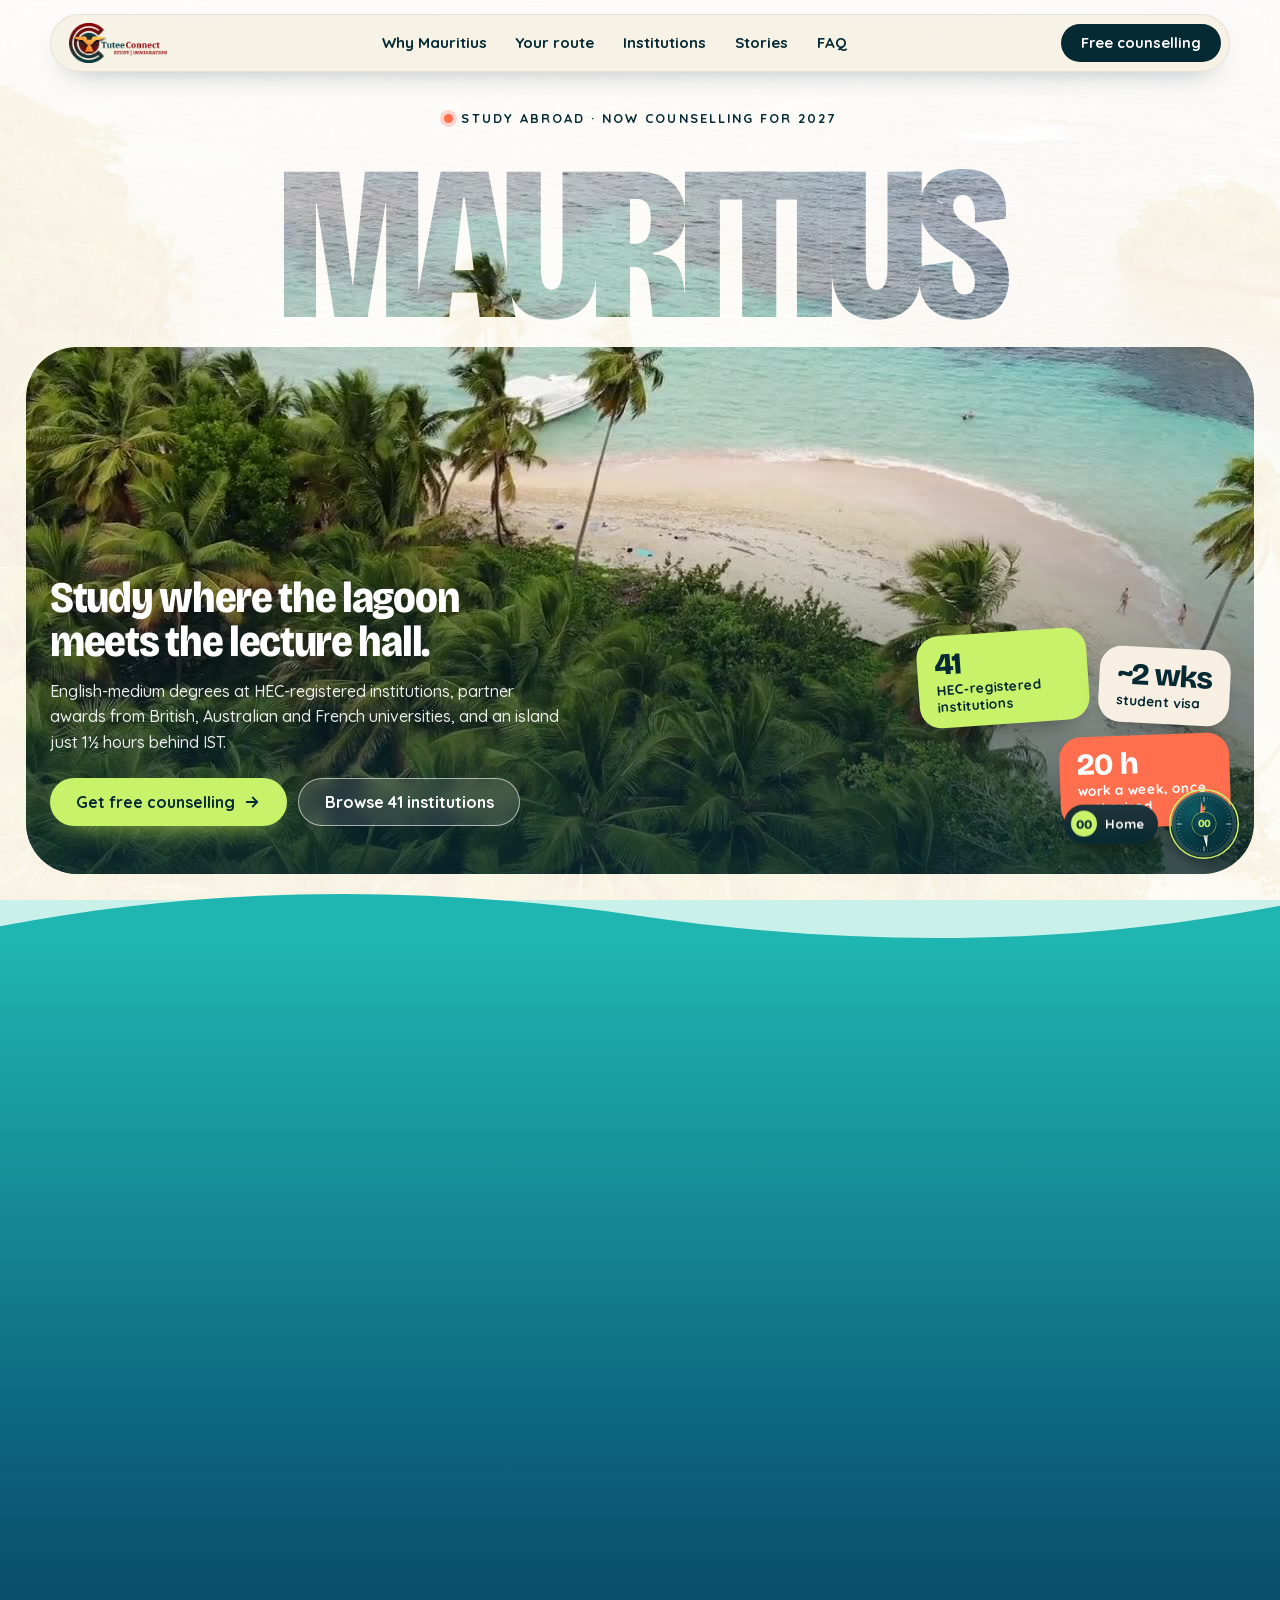
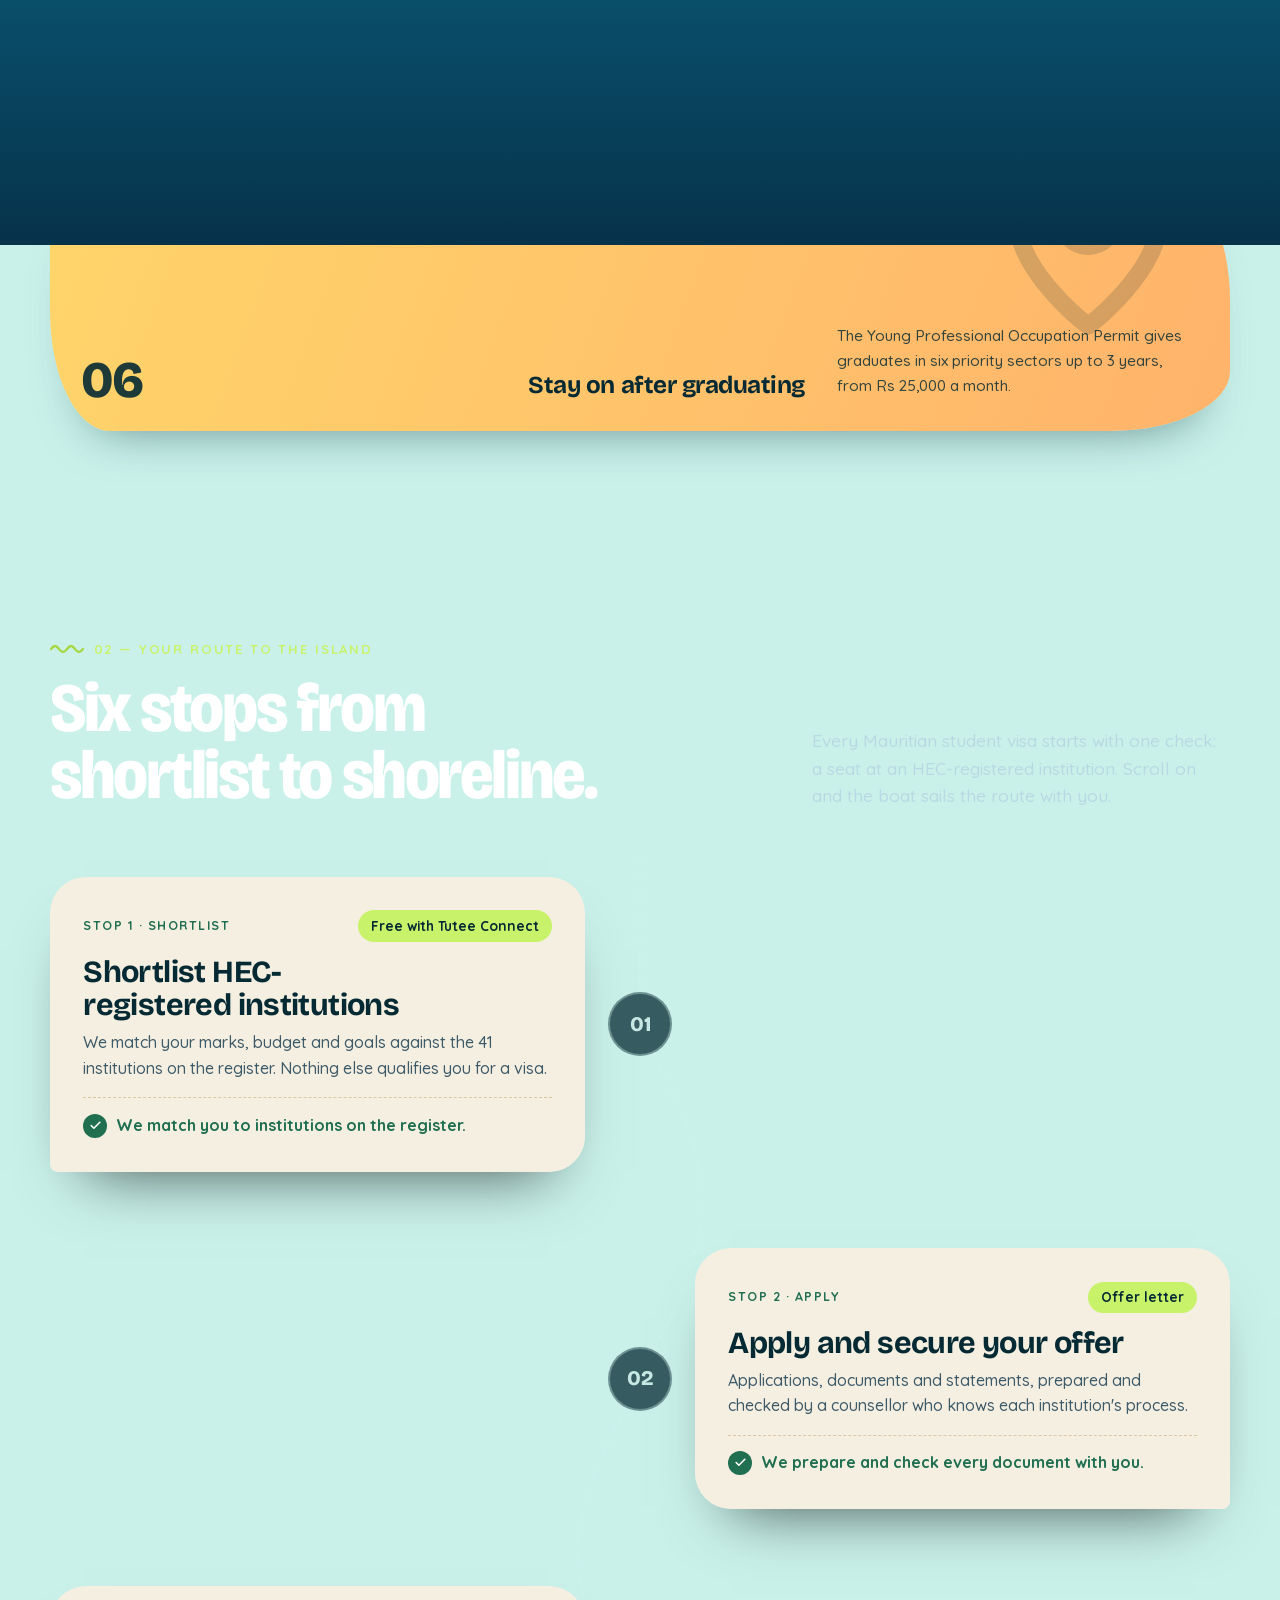
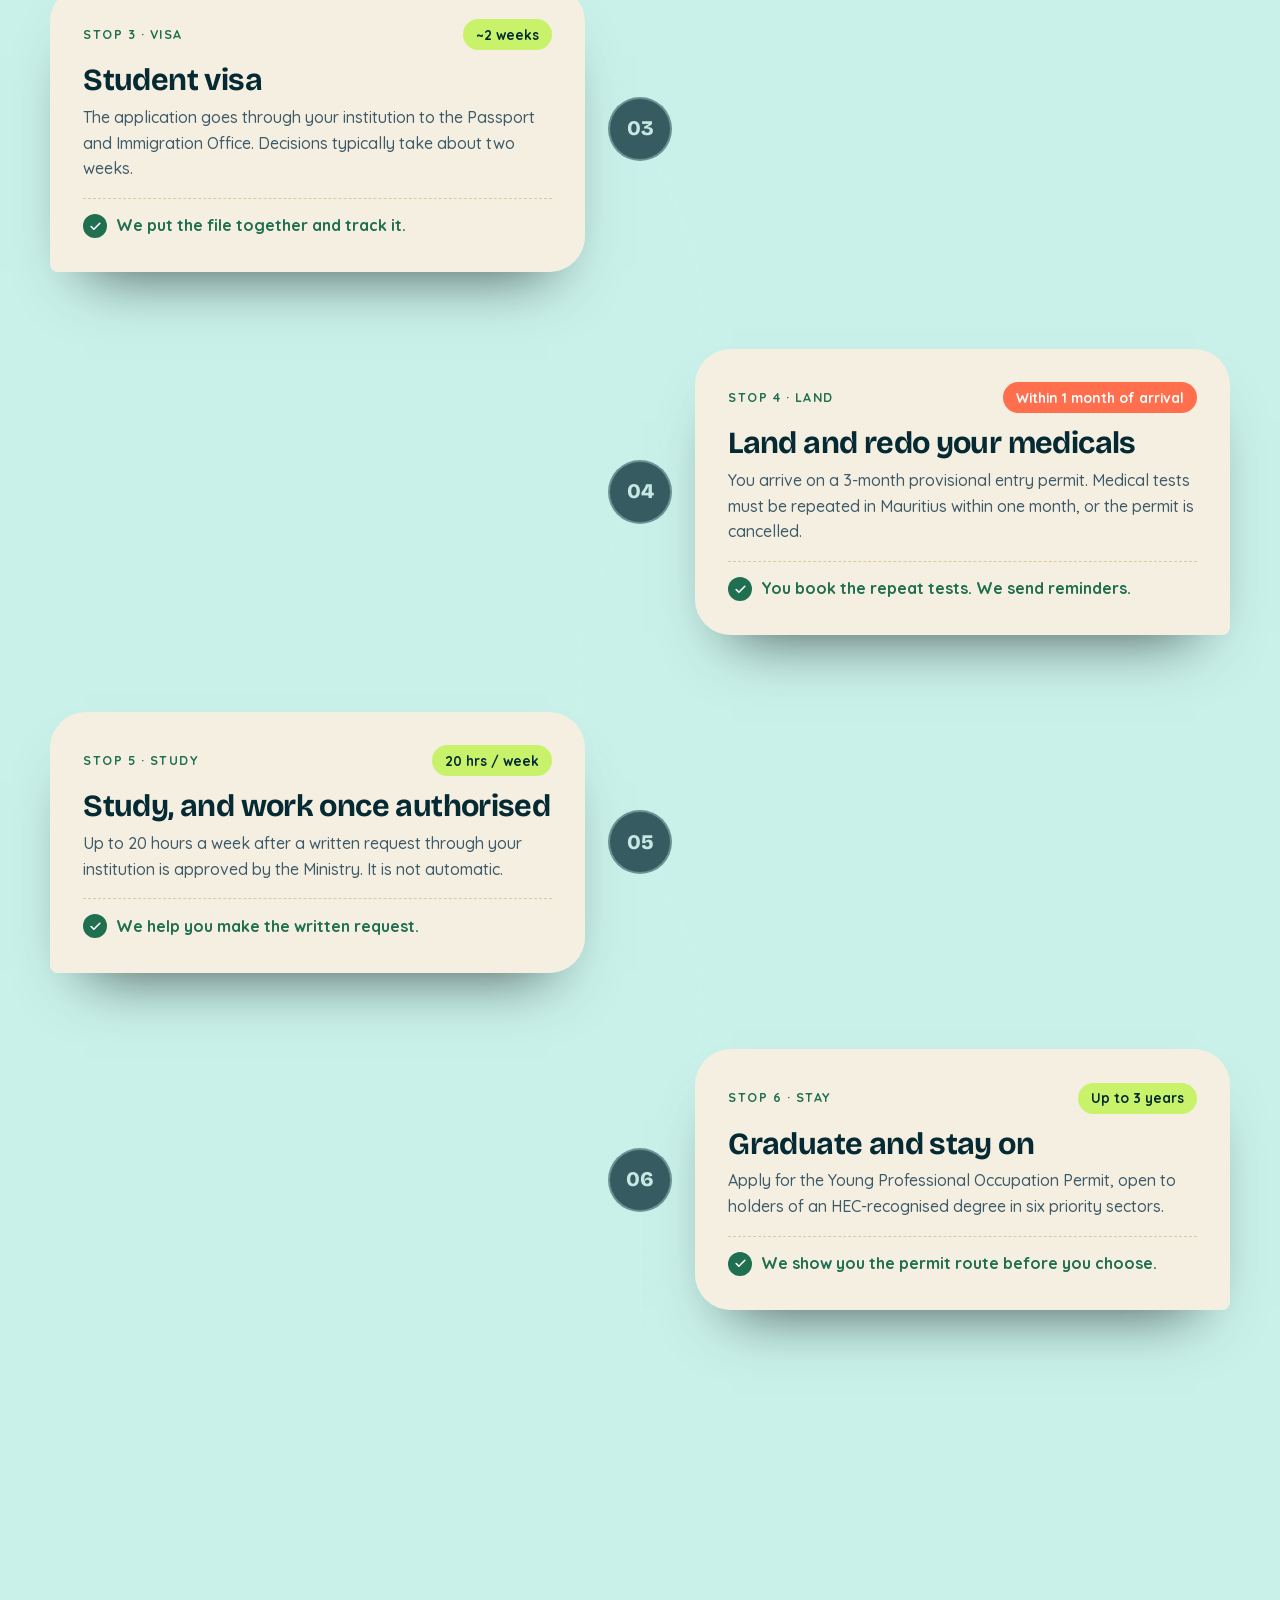
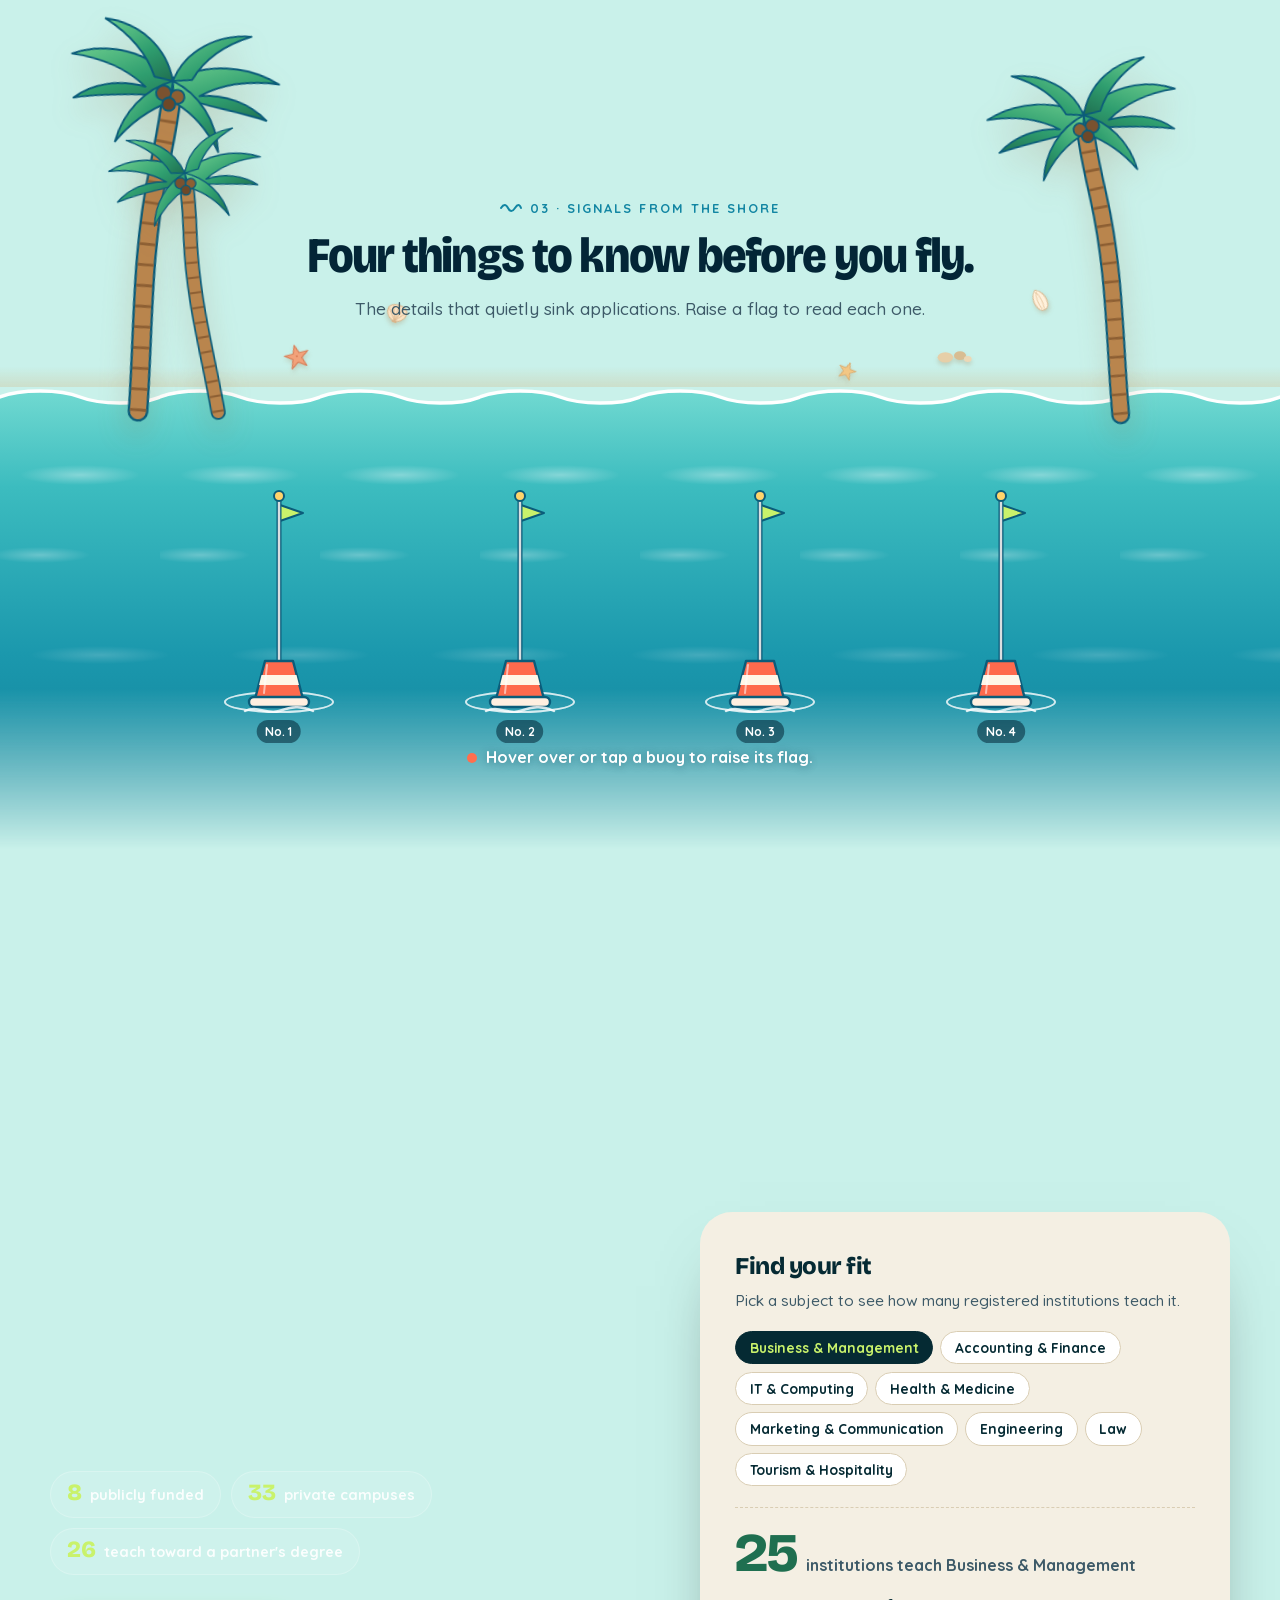
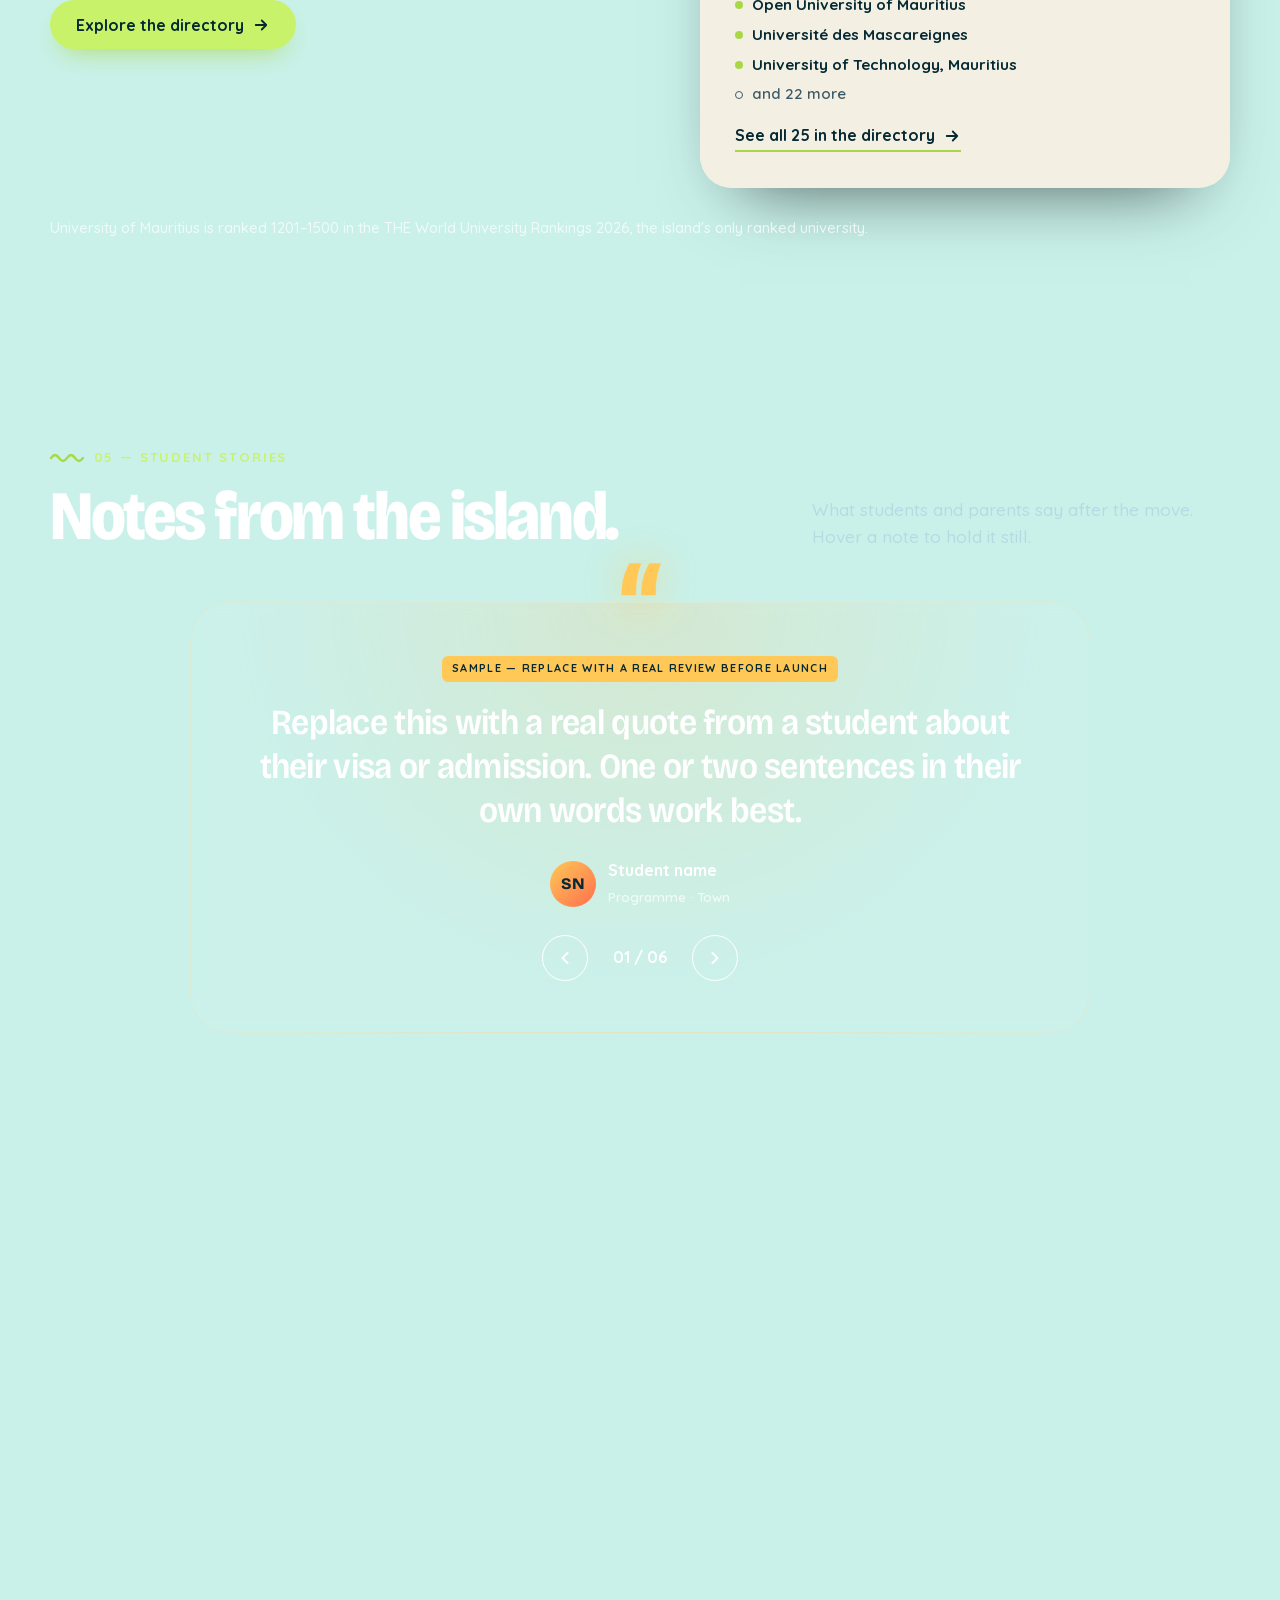
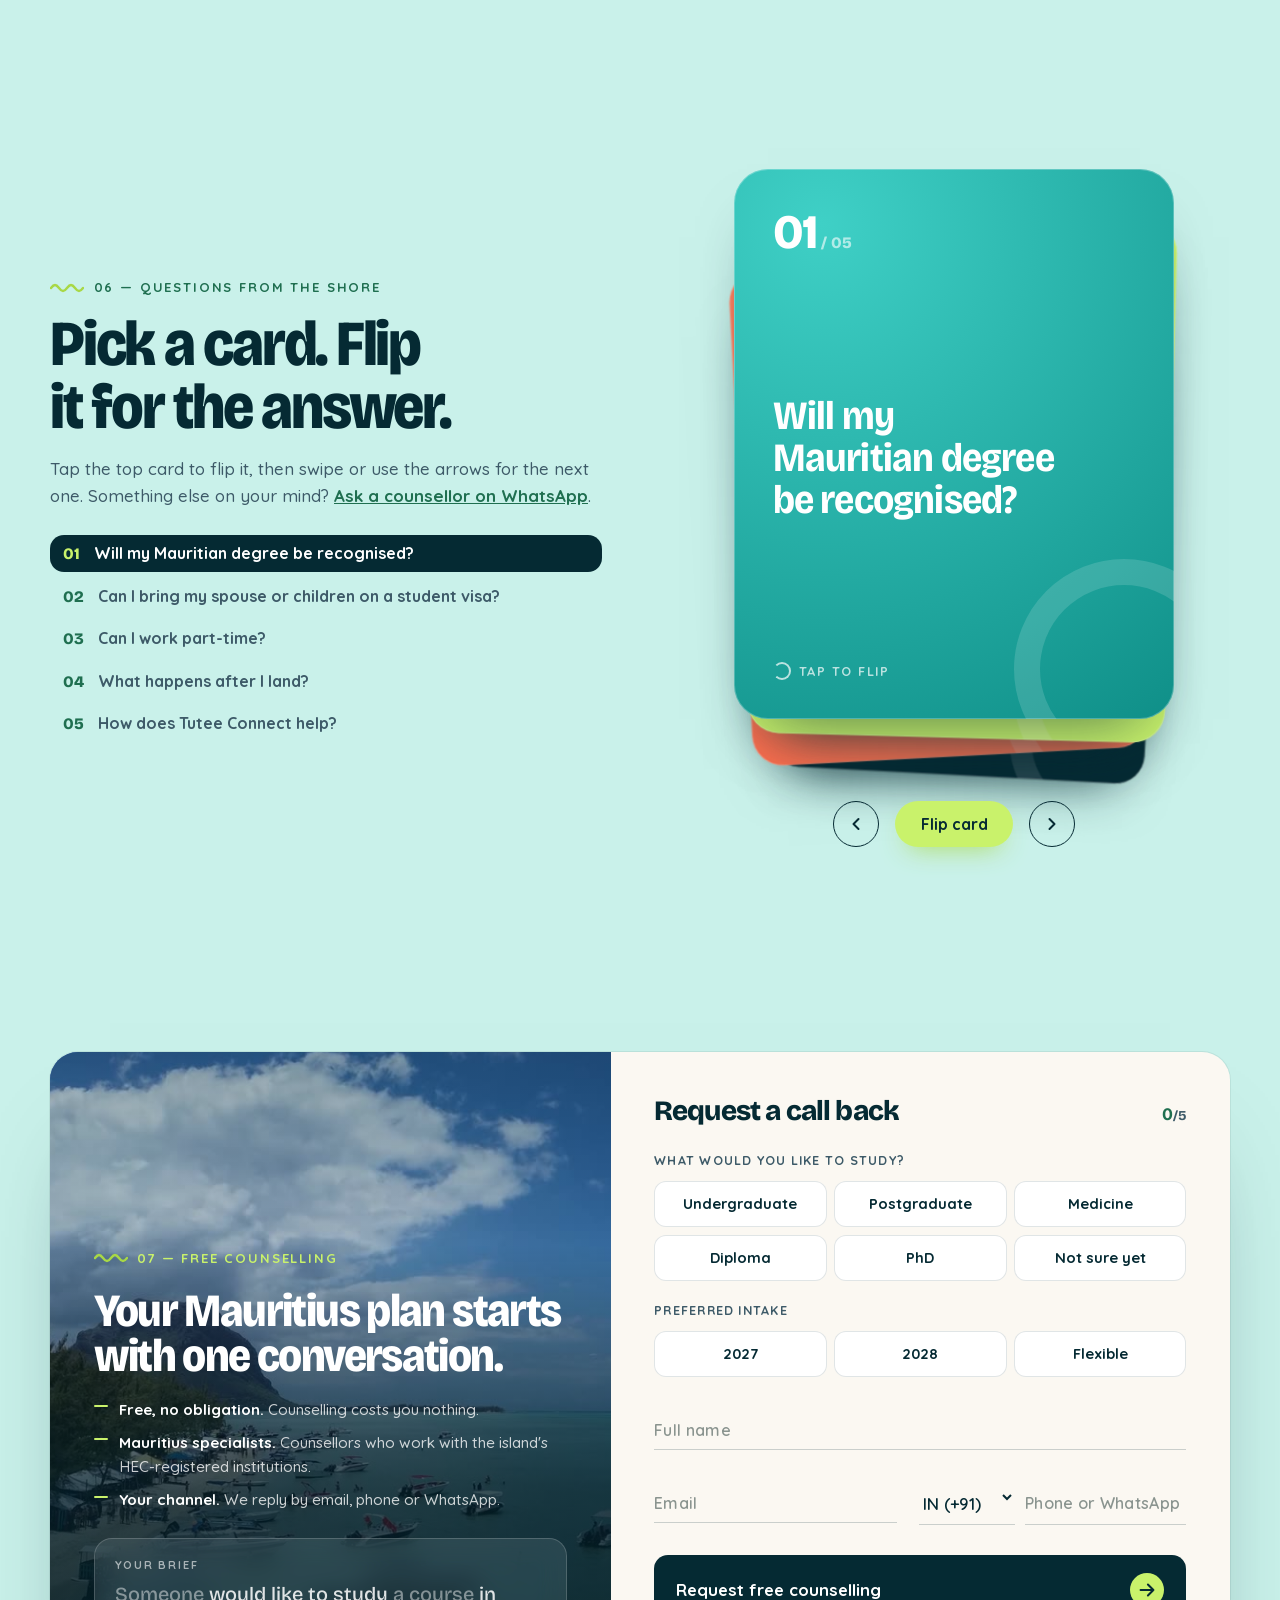
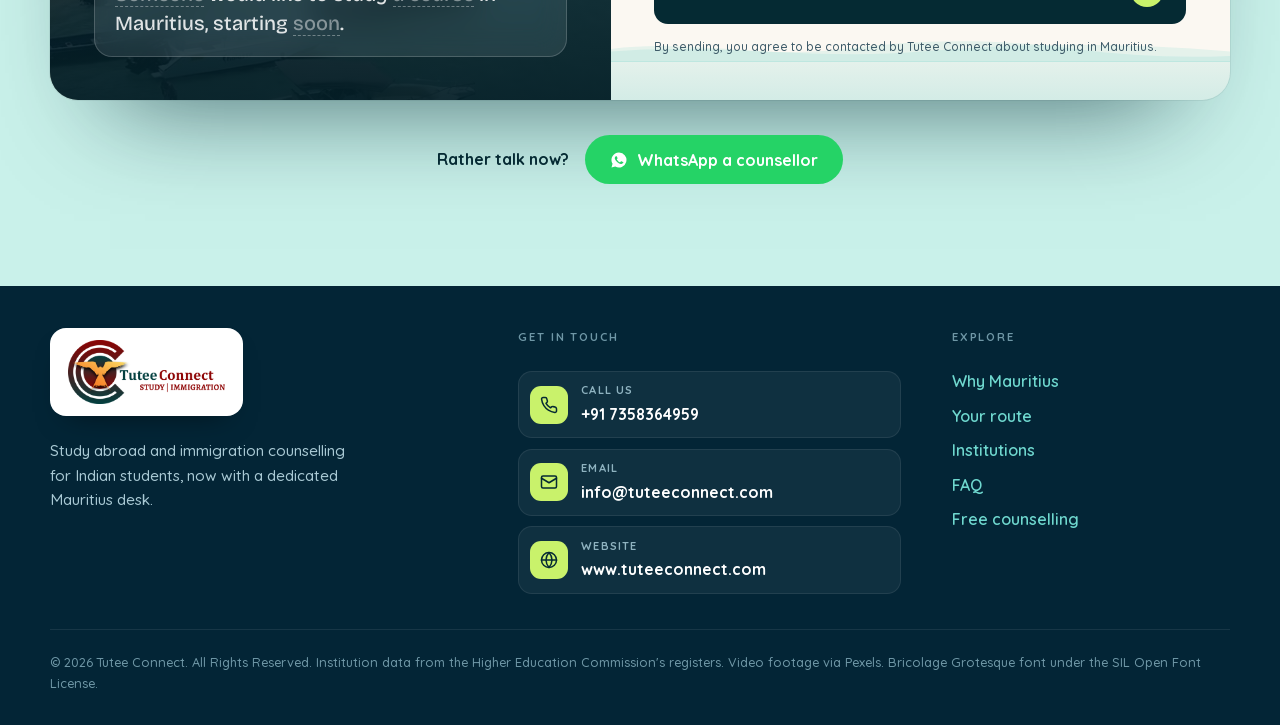
==== commit 04ecc7e3: "Mauritius UI and layout changes" ====
--- a/island.html
+++ b/island.html
@@ -15,7 +15,7 @@
 <body class="home">
 <header class="nav" data-nav>
   <div class="wrap nav-inner">
-    <a class="nav-logo" href="#home" aria-label="Tutee Connect home"><img src="./assets/img/logo/logo.png" alt="Tutee Connect — Study | Immigration" width="220" height="86"></a>
+    <a class="nav-logo" href="#home" aria-label="Tutee Connect home"><img src="./assets/img/logo/logo-hd.png" alt="Tutee Connect — Study | Immigration" width="220" height="90"></a>
     <ul class="nav-links" data-nav-links><li><a href="#why">Why Mauritius</a></li><li><a href="#journey">Your route</a></li><li><a href="island-institutions.html" target="_blank" rel="noopener">Institutions</a></li><li><a href="#reviews">Stories</a></li><li><a href="#faq">FAQ</a></li></ul>
     <a class="btn btn-coral nav-cta" href="#contact" data-ripple>Free counselling</a>
     <button class="nav-toggle" type="button" aria-label="Open menu" aria-expanded="false" data-nav-toggle>
@@ -108,30 +108,29 @@
 
 <!-- ============================================================ BOTTLES -->
 <section class="section bottles" id="know" data-stage="shore" data-label="Know before you fly">
-  <div class="wrap">
-    <div class="section-head center reveal">
-      <span class="kicker"><svg viewBox="0 0 22 10" aria-hidden="true"><path d="M1 5c2.5-4 5-4 7 0s4.5 4 7 0 4.5-4 6 0" fill="none" stroke="currentColor" stroke-width="2" stroke-linecap="round"/></svg> 03 · Messages in a bottle</span>
-      <h2>Four things to know before you fly.</h2>
-      <p>The details that quietly sink applications. Pull a bottle from the water to read it.</p>
-    </div>
-  </div>
-  <div class="sea-strip reveal" data-bottles>
-    <div class="sea-waves" aria-hidden="true"><div class="sw sw1"></div><div class="sw sw2"></div><div class="sw sw3"></div></div>
-    <div class="bottle-row" role="group" aria-label="Messages in bottles">
-      <button type="button" class="bottle-btn" aria-label="Message 1: No HEC registration, no visa" data-title="No HEC registration, no visa" data-text="Only institutions on the Higher Education Commission's register can host a student visa, and the same check returns when you apply for a post-study permit."><svg viewBox="0 0 64 64" aria-hidden="true"><rect class="cork" x="26" y="4" width="12" height="9" rx="2" fill="#a0703f"/><path d="M27 13 h10 v6 c6 3 8 8 8 14 v18 a6 6 0 0 1 -6 6 h-14 a6 6 0 0 1 -6 -6 v-18 c0 -6 2 -11 8 -14 z" fill="rgba(214,246,241,.85)" stroke="#0b5c7a" stroke-width="2"/><g class="inside"><rect x="24" y="30" width="16" height="16" rx="2" fill="#fff8e6" stroke="#d9bf8a" stroke-width="1.5"/><path d="M27 35h10M27 39h10M27 43h6" stroke="#d9bf8a" stroke-width="1.5" stroke-linecap="round"/></g><path d="M30 18 c-3 2 -4 5 -4 9" stroke="#fff" stroke-width="2" fill="none" stroke-linecap="round" opacity=".8"/></svg><span>No. 1</span></button>
-      <button type="button" class="bottle-btn" aria-label="Message 2: Medicals, again, within a month" data-title="Medicals, again, within a month" data-text="Tests done at home aren't the end of it. Repeat them in Mauritius within one month of arrival or your provisional permit is cancelled."><svg viewBox="0 0 64 64" aria-hidden="true"><rect class="cork" x="26" y="4" width="12" height="9" rx="2" fill="#a0703f"/><path d="M27 13 h10 v6 c6 3 8 8 8 14 v18 a6 6 0 0 1 -6 6 h-14 a6 6 0 0 1 -6 -6 v-18 c0 -6 2 -11 8 -14 z" fill="rgba(214,246,241,.85)" stroke="#0b5c7a" stroke-width="2"/><g class="inside"><rect x="24" y="30" width="16" height="16" rx="2" fill="#fff8e6" stroke="#d9bf8a" stroke-width="1.5"/><path d="M27 35h10M27 39h10M27 43h6" stroke="#d9bf8a" stroke-width="1.5" stroke-linecap="round"/></g><path d="M30 18 c-3 2 -4 5 -4 9" stroke="#fff" stroke-width="2" fill="none" stroke-linecap="round" opacity=".8"/></svg><span>No. 2</span></button>
-      <button type="button" class="bottle-btn" aria-label="Message 3: Part-time work isn't automatic" data-title="Part-time work isn't automatic" data-text="The 20 hours a week needs written authorisation, routed through your institution to the Ministry. Don't count on that income until it's approved."><svg viewBox="0 0 64 64" aria-hidden="true"><rect class="cork" x="26" y="4" width="12" height="9" rx="2" fill="#a0703f"/><path d="M27 13 h10 v6 c6 3 8 8 8 14 v18 a6 6 0 0 1 -6 6 h-14 a6 6 0 0 1 -6 -6 v-18 c0 -6 2 -11 8 -14 z" fill="rgba(214,246,241,.85)" stroke="#0b5c7a" stroke-width="2"/><g class="inside"><rect x="24" y="30" width="16" height="16" rx="2" fill="#fff8e6" stroke="#d9bf8a" stroke-width="1.5"/><path d="M27 35h10M27 39h10M27 43h6" stroke="#d9bf8a" stroke-width="1.5" stroke-linecap="round"/></g><path d="M30 18 c-3 2 -4 5 -4 9" stroke="#fff" stroke-width="2" fill="none" stroke-linecap="round" opacity=".8"/></svg><span>No. 3</span></button>
-      <button type="button" class="bottle-btn" aria-label="Message 4: Families can't come on a student visa" data-title="Families can't come on a student visa" data-text="There is no dependant provision for students. Dependant permits sit under the Occupation Permit, and carry no right to work."><svg viewBox="0 0 64 64" aria-hidden="true"><rect class="cork" x="26" y="4" width="12" height="9" rx="2" fill="#a0703f"/><path d="M27 13 h10 v6 c6 3 8 8 8 14 v18 a6 6 0 0 1 -6 6 h-14 a6 6 0 0 1 -6 -6 v-18 c0 -6 2 -11 8 -14 z" fill="rgba(214,246,241,.85)" stroke="#0b5c7a" stroke-width="2"/><g class="inside"><rect x="24" y="30" width="16" height="16" rx="2" fill="#fff8e6" stroke="#d9bf8a" stroke-width="1.5"/><path d="M27 35h10M27 39h10M27 43h6" stroke="#d9bf8a" stroke-width="1.5" stroke-linecap="round"/></g><path d="M30 18 c-3 2 -4 5 -4 9" stroke="#fff" stroke-width="2" fill="none" stroke-linecap="round" opacity=".8"/></svg><span>No. 4</span></button>
-    </div>
-  </div>
-  <div class="wrap">
-    <div class="msg-stage" data-msg-stage aria-live="polite">
-      <p class="msg-hint" data-msg-hint>Hover over or tap a bottle to pull its message out.</p>
-      <div class="note-paper" data-note hidden>
-        <span class="note-num" data-note-num>Message 1 of 4</span>
-        <h3 data-note-title></h3>
-        <p data-note-text></p>
-      </div>
+  <div class="beach-top">
+    <div class="wrap">
+      <div class="section-head center reveal">
+        <span class="kicker"><svg viewBox="0 0 22 10" aria-hidden="true"><path d="M1 5c2.5-4 5-4 7 0s4.5 4 7 0 4.5-4 6 0" fill="none" stroke="currentColor" stroke-width="2" stroke-linecap="round"/></svg> 03 · Signals from the shore</span>
+        <h2>Four things to know before you fly.</h2>
+        <p>The details that quietly sink applications. Raise a flag to read each one.</p>
+      </div>
+    </div>
+  </div>
+  <div class="sea-zone">
+    <div class="sea-bg" aria-hidden="true"><div class="sw sw2"></div><div class="sw sw3"></div><div class="sw sw4"></div></div>
+    <div class="wrap">
+      <div class="buoy-field reveal" data-bottles data-buoy-field>
+        <div class="buoy-row" role="group" aria-label="Four things to know">
+          <button type="button" class="buoy" aria-pressed="false" aria-label="Thing 1 of 4: No HEC registration, no visa" data-title="No HEC registration, no visa" data-text="Only institutions on the Higher Education Commission's register can host a student visa, and the same check returns when you apply for a post-study permit."><span class="buoy-ripple"></span><span class="buoy-ripple r2"></span><span class="buoy-body"><svg viewBox="0 0 84 260" aria-hidden="true"><path class="pennant" d="M43 22 L66 30 L43 38 Z" fill="#c9f26b" stroke="#0b5c7a" stroke-width="2" stroke-linejoin="round"/><line x1="42" y1="16" x2="42" y2="178" stroke="#0b5c7a" stroke-width="5" stroke-linecap="round"/><line x1="42" y1="16" x2="42" y2="178" stroke="#d9dee0" stroke-width="2.4" stroke-linecap="round"/><circle class="lamp" cx="42" cy="13" r="5" fill="#ffd46b" stroke="#0b5c7a" stroke-width="2"/><path d="M28 178 H56 L66 216 H18 Z" fill="#ff6a4d" stroke="#0b5c7a" stroke-width="2.4" stroke-linejoin="round"/><path d="M24.5 192 H59.5 L62 202 H22 Z" fill="#fff6e8"/><path d="M30 182 L27 210" stroke="#fff" stroke-width="2" stroke-linecap="round" opacity=".55"/><rect x="12" y="214" width="60" height="10" rx="5" fill="#ffefe0" stroke="#0b5c7a" stroke-width="2.4"/><path d="M8 228 C20 222 30 232 42 228 S64 222 76 228" fill="none" stroke="#ffffff" stroke-width="2.4" stroke-linecap="round" opacity=".8"/></svg></span><span class="buoy-num">No. 1</span></button>
+      <button type="button" class="buoy" aria-pressed="false" aria-label="Thing 2 of 4: Medicals, again, within a month" data-title="Medicals, again, within a month" data-text="Tests done at home aren't the end of it. Repeat them in Mauritius within one month of arrival or your provisional permit is cancelled."><span class="buoy-ripple"></span><span class="buoy-ripple r2"></span><span class="buoy-body"><svg viewBox="0 0 84 260" aria-hidden="true"><path class="pennant" d="M43 22 L66 30 L43 38 Z" fill="#c9f26b" stroke="#0b5c7a" stroke-width="2" stroke-linejoin="round"/><line x1="42" y1="16" x2="42" y2="178" stroke="#0b5c7a" stroke-width="5" stroke-linecap="round"/><line x1="42" y1="16" x2="42" y2="178" stroke="#d9dee0" stroke-width="2.4" stroke-linecap="round"/><circle class="lamp" cx="42" cy="13" r="5" fill="#ffd46b" stroke="#0b5c7a" stroke-width="2"/><path d="M28 178 H56 L66 216 H18 Z" fill="#ff6a4d" stroke="#0b5c7a" stroke-width="2.4" stroke-linejoin="round"/><path d="M24.5 192 H59.5 L62 202 H22 Z" fill="#fff6e8"/><path d="M30 182 L27 210" stroke="#fff" stroke-width="2" stroke-linecap="round" opacity=".55"/><rect x="12" y="214" width="60" height="10" rx="5" fill="#ffefe0" stroke="#0b5c7a" stroke-width="2.4"/><path d="M8 228 C20 222 30 232 42 228 S64 222 76 228" fill="none" stroke="#ffffff" stroke-width="2.4" stroke-linecap="round" opacity=".8"/></svg></span><span class="buoy-num">No. 2</span></button>
+      <button type="button" class="buoy" aria-pressed="false" aria-label="Thing 3 of 4: Part-time work isn't automatic" data-title="Part-time work isn't automatic" data-text="The 20 hours a week needs written authorisation, routed through your institution to the Ministry. Don't count on that income until it's approved."><span class="buoy-ripple"></span><span class="buoy-ripple r2"></span><span class="buoy-body"><svg viewBox="0 0 84 260" aria-hidden="true"><path class="pennant" d="M43 22 L66 30 L43 38 Z" fill="#c9f26b" stroke="#0b5c7a" stroke-width="2" stroke-linejoin="round"/><line x1="42" y1="16" x2="42" y2="178" stroke="#0b5c7a" stroke-width="5" stroke-linecap="round"/><line x1="42" y1="16" x2="42" y2="178" stroke="#d9dee0" stroke-width="2.4" stroke-linecap="round"/><circle class="lamp" cx="42" cy="13" r="5" fill="#ffd46b" stroke="#0b5c7a" stroke-width="2"/><path d="M28 178 H56 L66 216 H18 Z" fill="#ff6a4d" stroke="#0b5c7a" stroke-width="2.4" stroke-linejoin="round"/><path d="M24.5 192 H59.5 L62 202 H22 Z" fill="#fff6e8"/><path d="M30 182 L27 210" stroke="#fff" stroke-width="2" stroke-linecap="round" opacity=".55"/><rect x="12" y="214" width="60" height="10" rx="5" fill="#ffefe0" stroke="#0b5c7a" stroke-width="2.4"/><path d="M8 228 C20 222 30 232 42 228 S64 222 76 228" fill="none" stroke="#ffffff" stroke-width="2.4" stroke-linecap="round" opacity=".8"/></svg></span><span class="buoy-num">No. 3</span></button>
+      <button type="button" class="buoy" aria-pressed="false" aria-label="Thing 4 of 4: Families can't come on a student visa" data-title="Families can't come on a student visa" data-text="There is no dependant provision for students. Dependant permits sit under the Occupation Permit, and carry no right to work."><span class="buoy-ripple"></span><span class="buoy-ripple r2"></span><span class="buoy-body"><svg viewBox="0 0 84 260" aria-hidden="true"><path class="pennant" d="M43 22 L66 30 L43 38 Z" fill="#c9f26b" stroke="#0b5c7a" stroke-width="2" stroke-linejoin="round"/><line x1="42" y1="16" x2="42" y2="178" stroke="#0b5c7a" stroke-width="5" stroke-linecap="round"/><line x1="42" y1="16" x2="42" y2="178" stroke="#d9dee0" stroke-width="2.4" stroke-linecap="round"/><circle class="lamp" cx="42" cy="13" r="5" fill="#ffd46b" stroke="#0b5c7a" stroke-width="2"/><path d="M28 178 H56 L66 216 H18 Z" fill="#ff6a4d" stroke="#0b5c7a" stroke-width="2.4" stroke-linejoin="round"/><path d="M24.5 192 H59.5 L62 202 H22 Z" fill="#fff6e8"/><path d="M30 182 L27 210" stroke="#fff" stroke-width="2" stroke-linecap="round" opacity=".55"/><rect x="12" y="214" width="60" height="10" rx="5" fill="#ffefe0" stroke="#0b5c7a" stroke-width="2.4"/><path d="M8 228 C20 222 30 232 42 228 S64 222 76 228" fill="none" stroke="#ffffff" stroke-width="2.4" stroke-linecap="round" opacity=".8"/></svg></span><span class="buoy-num">No. 4</span></button>
+        </div>
+        <div class="flag" data-flag aria-hidden="true"><span class="flag-num" data-flag-num></span><h3 data-flag-title></h3><p data-flag-text></p></div>
+        <p class="msg-hint" data-msg-hint>Hover over or tap a buoy to raise its flag.</p>
+      </div>
+      <p class="sr-only" aria-live="polite" data-flag-live></p>
     </div>
   </div>
 </section>
@@ -391,13 +390,23 @@
 
 <footer class="footer">
   <div class="wrap">
-    <div class="footer-inner">
-      <div class="footer-brand"><img src="./assets/img/logo/logo.png" alt="Tutee Connect" width="160" height="62"></div>
-      <nav aria-label="Footer">
-        <a href="#why">Why Mauritius</a><a href="#journey">Your route</a><a href="#faq">FAQ</a><a href="island-institutions.html" target="_blank" rel="noopener">Institutions</a><a href="#contact">Contact</a>
+    <div class="footer-grid">
+      <div class="footer-brand">
+        <span class="footer-logo"><img src="./assets/img/logo/logo-hd.png" alt="Tutee Connect — Study | Immigration" width="200" height="81"></span>
+        <p>Study abroad and immigration counselling for Indian students, now with a dedicated Mauritius desk.</p>
+      </div>
+      <div class="footer-contact">
+        <span class="footer-k">Get in touch</span>
+        <a class="fc" href="tel:+917358364959"><span class="fc-ic"><svg viewBox="0 0 24 24" fill="none" stroke="currentColor" stroke-width="2" stroke-linecap="round" stroke-linejoin="round" aria-hidden="true"><path d="M22 16.9v3a2 2 0 0 1-2.2 2 19.8 19.8 0 0 1-8.6-3.1 19.5 19.5 0 0 1-6-6A19.8 19.8 0 0 1 2.1 4.2 2 2 0 0 1 4.1 2h3a2 2 0 0 1 2 1.7c.1.9.4 1.8.7 2.7a2 2 0 0 1-.5 2.1L8 9.8a16 16 0 0 0 6 6l1.3-1.3a2 2 0 0 1 2.1-.4c.9.3 1.8.6 2.7.7a2 2 0 0 1 1.7 2z"/></svg></span><span><small>Call us</small>+91 7358364959</span></a>
+        <a class="fc" href="mailto:info@tuteeconnect.com"><span class="fc-ic"><svg viewBox="0 0 24 24" fill="none" stroke="currentColor" stroke-width="2" stroke-linecap="round" stroke-linejoin="round" aria-hidden="true"><rect x="2" y="4" width="20" height="16" rx="2"/><path d="m22 7-10 6L2 7"/></svg></span><span><small>Email</small>info@tuteeconnect.com</span></a>
+        <a class="fc" href="https://www.tuteeconnect.com" target="_blank" rel="noopener"><span class="fc-ic"><svg viewBox="0 0 24 24" fill="none" stroke="currentColor" stroke-width="2" stroke-linecap="round" stroke-linejoin="round" aria-hidden="true"><circle cx="12" cy="12" r="10"/><path d="M2 12h20M12 2a15.3 15.3 0 0 1 4 10 15.3 15.3 0 0 1-4 10 15.3 15.3 0 0 1-4-10 15.3 15.3 0 0 1 4-10z"/></svg></span><span><small>Website</small>www.tuteeconnect.com</span></a>
+      </div>
+      <nav class="footer-links" aria-label="Footer">
+        <span class="footer-k">Explore</span>
+        <a href="#why">Why Mauritius</a><a href="#journey">Your route</a><a href="island-institutions.html" target="_blank" rel="noopener">Institutions</a><a href="#faq">FAQ</a><a href="#contact">Free counselling</a>
       </nav>
     </div>
-    <small>© <span data-year>2026</span> Tutee Connect. All Rights Reserved. Institution data from the Higher Education Commission's registers. Video footage via Pexels. Bricolage Grotesque font under the SIL Open Font License.</small>
+    <small class="footer-legal">© <span data-year>2026</span> Tutee Connect. All Rights Reserved. Institution data from the Higher Education Commission's registers. Video footage via Pexels. Bricolage Grotesque font under the SIL Open Font License.</small>
   </div>
 </footer>
 </body>
--- a/assets/css/island.css
+++ b/assets/css/island.css
@@ -101,50 +101,36 @@
 
 /* ------------------------------------------------------------ BOTTLES — shoreline */
 .bottles { background: transparent; }
-.sea-strip { position: relative; height: 230px; overflow: hidden; }
-.sea-waves { position: absolute; inset: 90px 0 0; background: linear-gradient(180deg, #6fd8cf, #1286a3); -webkit-mask: linear-gradient(180deg, #000 70%, transparent); mask: linear-gradient(180deg, #000 70%, transparent); }
+
 .sw { position: absolute; left: 0; width: 200%; height: 40px; background-repeat: repeat-x; animation: sw 9s linear infinite; }
 .sw1 { top: -26px; height: 28px; background-size: 320px 28px; background-image: url("data:image/svg+xml,%3Csvg xmlns='http://www.w3.org/2000/svg' viewBox='0 0 320 28'%3E%3Cpath d='M0 18 C40 6 80 6 120 14 S200 26 240 16 S300 6 320 18 V28 H0Z' fill='%236fd8cf'/%3E%3C/svg%3E"); animation-duration: 12s; }
 .sw2 { top: 30px; opacity: .45; background-size: 160px 40px; animation-duration: 13s; animation-direction: reverse; background-image: radial-gradient(ellipse 60px 10px at 80px 20px, rgba(255, 255, 255, .7), transparent); }
 .sw3 { top: 80px; opacity: .35; background-size: 160px 40px; animation-duration: 7s; background-image: radial-gradient(ellipse 50px 8px at 40px 20px, rgba(255, 255, 255, .7), transparent); }
 @keyframes sw { to { transform: translateX(-320px); } }
-.bottle-row { position: absolute; inset: 0; display: flex; justify-content: center; align-items: flex-start; gap: clamp(1rem, 6vw, 5rem); padding-top: 34px; }
-.bottle-btn { background: none; border: 0; padding: 0; cursor: pointer; width: 92px; display: grid; justify-items: center; gap: .3rem; animation: float 5s ease-in-out infinite; }
-.bottle-btn:nth-child(2) { animation-delay: -1.2s; } .bottle-btn:nth-child(3) { animation-delay: -2.5s; } .bottle-btn:nth-child(4) { animation-delay: -3.7s; }
-.bottle-btn svg { width: 92px; height: 92px; overflow: visible; transition: transform .5s var(--ease); transform: rotate(-24deg); }
-.bottle-btn:hover svg { transform: rotate(-12deg) translateY(-6px); }
-.bottle-btn.open svg { transform: rotate(0deg) translateY(-28px); }
-.bottle-btn.open { animation-play-state: paused; }
-.bottle-btn .cork, .bottle-btn .inside { transform-box: fill-box; transform-origin: 50% 50%; transition: transform .45s var(--ease), opacity .45s ease; }
-.bottle-btn.uncorked .cork { transform: translate(14px, -26px) rotate(70deg); opacity: 0; }
-.bottle-btn.emptied .inside { opacity: 0; transform: translateY(-20px); }
-.bottle-btn > span { font-size: .78rem; font-weight: 700; color: var(--white); background: rgba(3, 37, 54, .5); padding: .15rem .55rem; border-radius: 999px; transition: background .3s ease; }
-.bottle-btn.open > span { background: var(--coral); }
-@keyframes float { 0%, 100% { translate: 0 0; rotate: -3deg; } 50% { translate: 0 10px; rotate: 3deg; } }
-.msg-stage { position: relative; min-height: 240px; display: grid; place-items: center; margin-top: 1rem; transition: min-height .5s var(--ease); }
 .msg-hint { color: var(--ink-soft); font-weight: 700; display: flex; align-items: center; gap: .6rem; transition: opacity .3s ease; }
 .msg-hint::before { content: ""; width: 10px; height: 10px; border-radius: 50%; background: var(--coral); animation: beacon 2.4s ease-in-out infinite; }
-.note-paper { position: absolute; left: 50%; top: 0; width: min(720px, 100%); transform: translateX(-50%); background: #fff8e6; border-radius: 6px; padding: 2rem 2.2rem; box-shadow: 0 22px 40px -24px rgba(6, 50, 74, .45); background-image: repeating-linear-gradient(180deg, transparent 0 31px, rgba(204, 168, 104, .25) 31px 32px); }
-.note-paper::before, .note-paper::after { content: ""; position: absolute; top: -10px; bottom: -10px; width: 20px; background: linear-gradient(90deg, #e6cf9c, #f6e6bf 45%, #dcc18a); border-radius: 10px; box-shadow: 0 4px 10px -4px rgba(0, 0, 0, .25); }
 @property --u { syntax: '<number>'; inherits: true; initial-value: 1; }
-.note-paper { --u: 1; clip-path: inset(-14px calc((1 - var(--u)) * 50%) -14px calc((1 - var(--u)) * 50%)); }
-.note-paper::before { left: calc((1 - var(--u)) * 50% - 10px); } .note-paper::after { right: calc((1 - var(--u)) * 50% - 10px); }
-.note-paper > * { opacity: calc(var(--u) * 1.6 - .6); }
-.note-num { font-size: .78rem; font-weight: 700; letter-spacing: .14em; text-transform: uppercase; color: var(--coral-600); }
-.note-paper h3 { font-size: 1.5rem; margin: .5rem 0 .6rem; }
-.note-paper p { color: var(--ink-soft); font-size: 1.05rem; line-height: 2rem; }
-.fly-scroll { position: fixed; z-index: 60; width: 18px; height: 54px; margin: -27px 0 0 -9px; left: 0; top: 0; border-radius: 9px; pointer-events: none; background: linear-gradient(90deg, #dcc18a, #fff4d6 45%, #e2c992); box-shadow: 0 6px 14px -6px rgba(0, 0, 0, .35); }
-.fly-scroll::before, .fly-scroll::after { content: ""; position: absolute; left: -3px; right: -3px; height: 6px; border-radius: 3px; background: #c9a467; }
-.fly-scroll::before { top: -2px; } .fly-scroll::after { bottom: -2px; }
 
 /* ------------------------------------------------------------ footer */
 .footer { background: var(--ocean-950); color: #a9c9d4; padding: 2.6rem 0 2rem; }
-.footer-inner { display: flex; flex-wrap: wrap; justify-content: space-between; gap: 1.5rem; align-items: center; }
-.footer-brand img { height: 44px; width: auto; background: var(--white); padding: 6px 10px; border-radius: 12px; }
 .footer a { color: var(--lagoon-300); text-decoration: none; font-weight: 700; }
+.footer-grid { display: grid; grid-template-columns: minmax(0, 1.2fr) minmax(0, 1.1fr) minmax(0, .8fr); gap: clamp(1.8rem, 4vw, 3.5rem); align-items: start; }
+.footer-logo { display: inline-block; background: #fff; padding: 12px 18px; border-radius: 16px; box-shadow: 0 14px 30px -18px rgba(0, 0, 0, .6); }
+.footer-logo img { display: block; height: 64px; width: auto; }
+.footer-brand p { margin: 1rem 0 0; max-width: 34ch; font-size: .95rem; line-height: 1.6; color: #a9c9d4; }
+.footer-k { display: block; margin-bottom: .9rem; font-size: .72rem; font-weight: 700; letter-spacing: .16em; text-transform: uppercase; color: #6f97a6; }
+.footer-contact { display: grid; gap: .65rem; }
+.footer .fc { display: flex; align-items: center; gap: .85rem; padding: .65rem .9rem .65rem .65rem; border-radius: 14px; background: rgba(255, 255, 255, .05); border: 1px solid rgba(255, 255, 255, .08); color: #fff; font-weight: 700; font-size: .98rem; transition: background .25s ease, border-color .25s ease, transform .25s ease; }
+.footer .fc:hover { background: rgba(201, 242, 107, .1); border-color: rgba(201, 242, 107, .35); color: #fff; transform: translateX(3px); }
+.fc-ic { flex: none; display: grid; place-items: center; width: 38px; height: 38px; border-radius: 11px; background: var(--lime, #c9f26b); color: #052a33; }
+.fc-ic svg { width: 18px; height: 18px; }
+.fc small { display: block; font-size: .7rem; font-weight: 700; letter-spacing: .1em; text-transform: uppercase; color: #8fb3c0; margin: 0 0 .1rem; }
+.footer-links { display: grid; gap: .55rem; }
+.footer-links a { font-weight: 600; }
+.footer-legal { display: block; margin-top: 2.2rem; padding-top: 1.4rem; border-top: 1px solid rgba(255, 255, 255, .08); font-size: .8rem; color: #6f97a6; }
+@media (max-width: 900px) { .footer-grid { grid-template-columns: minmax(0, 1fr) minmax(0, 1fr); } .footer-brand { grid-column: 1 / -1; } }
+@media (max-width: 600px) { .footer-grid { grid-template-columns: minmax(0, 1fr); } .footer-logo img { height: 54px; } }
 .footer a:hover { color: var(--white); }
-.footer nav { display: flex; gap: 1.4rem; flex-wrap: wrap; }
-.footer small { display: block; margin-top: 1.6rem; font-size: .8rem; color: #6f97a6; }
 
 
 
@@ -283,16 +269,112 @@
 .leak.l1 { width: 70vw; height: 60vw; left: -22vw; top: -24vw; background: radial-gradient(circle, rgba(255, 200, 120, .6), rgba(255, 200, 120, 0) 65%); }
 .leak.l2 { width: 60vw; height: 60vw; right: -18vw; bottom: -24vw; background: radial-gradient(circle, rgba(255, 160, 120, .4), rgba(255, 160, 120, 0) 65%); animation-delay: -9s; }
 .leaves { position: absolute; inset: -10%; transform: translate3d(calc(var(--px, 0) * 20px), calc(var(--py, 0) * 14px), 0); transition: transform .8s var(--ease); }
-.leaf { position: absolute; width: 520px; height: 520px; background: url("data:image/svg+xml,%3Csvg xmlns='http://www.w3.org/2000/svg' viewBox='0 0 400 400'%3E%3Cg fill='%23000'%3E%3Cpath d='M200 200 C240 120 330 90 400 110 C340 120 300 150 270 190 C320 170 360 175 390 195 C330 195 290 210 255 235 C300 235 330 250 350 275 C300 260 250 255 200 200Z'/%3E%3Cpath d='M200 200 C160 120 70 90 0 110 C60 120 100 150 130 190 C80 170 40 175 10 195 C70 195 110 210 145 235 C100 235 70 250 50 275 C100 260 150 255 200 200Z'/%3E%3Cpath d='M200 200 C190 120 210 50 250 0 C230 60 228 110 235 150 C250 100 280 70 310 55 C280 100 260 150 255 190Z'/%3E%3Cpath d='M196 205 L204 205 L214 400 L186 400Z'/%3E%3C/g%3E%3C/svg%3E") center / contain no-repeat; opacity: .06; transform-origin: 50% 100%; animation: sway 9s ease-in-out infinite alternate; }
-.leaf.f1 { left: -60px; top: -120px; transform: rotate(160deg); }
-.leaf.f2 { right: -80px; top: 10%; width: 640px; height: 640px; animation-duration: 11s; animation-delay: -4s; }
-.leaf.f3 { left: 35%; bottom: -260px; width: 460px; height: 460px; opacity: .045; animation-duration: 13s; }
-@keyframes sway { from { rotate: -4deg; } to { rotate: 5deg; } }
+/* warm gradient mesh: sun-coloured fields drifting over the sand, with a soft lagoon ribbon */
+.glow { position: absolute; border-radius: 50%; will-change: transform; }
+.glow.g1 { width: 62vw; height: 62vw; left: -14vw; top: -18vw; background: radial-gradient(circle at 50% 50%, rgba(255, 186, 120, .75), rgba(255, 186, 120, 0) 66%); animation: glow-a 24s ease-in-out infinite alternate; }
+.glow.g2 { width: 54vw; height: 54vw; right: -16vw; top: 6%; background: radial-gradient(circle, rgba(255, 150, 110, .32), rgba(255, 150, 110, 0) 66%); animation: glow-b 29s ease-in-out infinite alternate; }
+.glow.g3 { width: 48vw; height: 48vw; left: 28%; bottom: -22vw; background: radial-gradient(circle, rgba(255, 214, 102, .6), rgba(255, 214, 102, 0) 66%); animation: glow-a 21s ease-in-out infinite alternate-reverse; }
+.glow.g4 { width: 40vw; height: 40vw; left: -10vw; bottom: -6vw; background: radial-gradient(circle, rgba(255, 220, 160, .35), rgba(255, 220, 160, 0) 66%); animation: glow-b 33s ease-in-out infinite alternate-reverse; }
+.ribbon { position: absolute; left: -20%; right: -20%; top: 38%; height: 46vh; background: linear-gradient(100deg, rgba(255, 236, 200, 0) 10%, rgba(255, 240, 210, .45) 40%, rgba(255, 214, 150, .25) 62%, rgba(255, 236, 200, 0) 85%); border-radius: 50%; filter: blur(30px); transform: rotate(-7deg); animation: ribbon 20s ease-in-out infinite alternate; }
+@keyframes glow-a { from { transform: translate3d(0, 0, 0) scale(1); } to { transform: translate3d(8vw, 6vh, 0) scale(1.15); } }
+@keyframes glow-b { from { transform: translate3d(0, 0, 0) scale(1.1); } to { transform: translate3d(-7vw, 8vh, 0) scale(.92); } }
+@keyframes ribbon { from { transform: rotate(-7deg) translateX(-4%); } to { transform: rotate(-3deg) translateX(4%) scaleY(1.15); } }
+
+/* bottles section = one beach scene that scrolls as a piece: sand and palms on top, the sea filling the lower half */
+.bottles { position: relative; display: flex; flex-direction: column; min-height: 100vh; padding: 0; }
+.beach-top { position: relative; z-index: 2; min-height: 50vh; display: flex; align-items: flex-end; padding: clamp(96px, 12vh, 130px) 0 clamp(28px, 4vh, 48px); }
+.beach-top > .wrap { position: relative; z-index: 2; width: 100%; }
+.sea-zone { position: relative; z-index: 1; flex: 1; min-height: 50vh; padding-bottom: clamp(56px, 8vh, 96px); }
+.sea-bg { position: absolute; inset: -12px 0 0; overflow: hidden; background: linear-gradient(180deg, #74dbd2 0%, #3cbcbf 22%, #1b98ad 58%, #0d7894 100%);
+  -webkit-mask: url("data:image/svg+xml,%3Csvg xmlns='http://www.w3.org/2000/svg' viewBox='0 0 160 24'%3E%3Cpath d='M0 24 V12 C20 4 60 4 80 12 C100 20 140 20 160 12 V24 Z' fill='%23000'/%3E%3C/svg%3E") 0 0 / 160px 24px repeat-x, linear-gradient(#000 calc(100% - 160px), transparent) 0 23px / 100% calc(100% - 23px) no-repeat;
+  mask: url("data:image/svg+xml,%3Csvg xmlns='http://www.w3.org/2000/svg' viewBox='0 0 160 24'%3E%3Cpath d='M0 24 V12 C20 4 60 4 80 12 C100 20 140 20 160 12 V24 Z' fill='%23000'/%3E%3C/svg%3E") 0 0 / 160px 24px repeat-x, linear-gradient(#000 calc(100% - 160px), transparent) 0 23px / 100% calc(100% - 23px) no-repeat; animation: sea-edge 10s linear infinite; }
+.sea-zone::before { content: ""; position: absolute; left: 0; right: 0; top: -12px; height: 24px; z-index: 1; pointer-events: none; background: url("data:image/svg+xml,%3Csvg xmlns='http://www.w3.org/2000/svg' viewBox='0 0 160 24'%3E%3Cpath d='M0 12 C20 4 60 4 80 12 C100 20 140 20 160 12' fill='none' stroke='%23ffffff' stroke-width='3.5' stroke-linecap='round'/%3E%3C/svg%3E") 0 0 / 160px 24px repeat-x; animation: sea-foam 10s linear infinite; }
+.sea-zone::after { content: ""; position: absolute; left: 0; right: 0; top: -30px; height: 20px; pointer-events: none; background: linear-gradient(180deg, rgba(214, 170, 110, 0), rgba(214, 170, 110, .25)); }
+@keyframes sea-edge { to { -webkit-mask-position: 160px 0, 0 23px; mask-position: 160px 0, 0 23px; } }
+@keyframes sea-foam { to { background-position: 160px 0; } }
+.sea-bg .sw { position: absolute; left: 0; width: 200%; height: 40px; background-repeat: repeat-x; animation: sw 9s linear infinite; }
+.sea-bg .sw2 { top: 70px; opacity: .5; }
+.sea-bg .sw3 { top: 150px; opacity: .4; }
+.sea-bg .sw4 { top: 250px; opacity: .3; background-size: 200px 40px; animation-duration: 15s; background-image: radial-gradient(ellipse 70px 9px at 100px 20px, rgba(255, 255, 255, .6), transparent); }
+.bottles .msg-hint { color: #fff; text-shadow: 0 1px 8px rgba(3, 50, 70, .4); }
+
+.bottles .msg-hint { position: absolute; left: 0; right: 0; bottom: 6px; justify-content: center; color: #fff; text-shadow: 0 1px 8px rgba(3, 50, 70, .45); }
+
+/* buoys: each one raises a flag with one thing to know */
+.buoy-field { position: relative; z-index: 2; height: 380px; max-width: 1120px; margin: 0 auto; }
+.buoy-row { position: absolute; left: 0; right: 0; bottom: 34px; display: flex; justify-content: space-evenly; align-items: flex-end; }
+.buoy { position: relative; width: 84px; height: 260px; padding: 0; border: 0; background: none; cursor: pointer; -webkit-tap-highlight-color: transparent; }
+.buoy:focus-visible { outline: 3px solid var(--sun); outline-offset: 4px; border-radius: 12px; }
+.buoy-body { position: absolute; inset: 0; animation: buoy-bob 3.8s ease-in-out infinite; transition: translate .6s cubic-bezier(.3, 1.5, .45, 1), opacity .35s ease, filter .35s ease; }
+.buoy:nth-child(2) .buoy-body { animation-delay: -1s; } .buoy:nth-child(3) .buoy-body { animation-delay: -2.1s; } .buoy:nth-child(4) .buoy-body { animation-delay: -2.9s; }
+.buoy svg { width: 100%; height: 100%; overflow: visible; display: block; }
+@keyframes buoy-bob { 0%, 100% { transform: translateY(0) rotate(-3deg); } 50% { transform: translateY(7px) rotate(3deg); } }
+.buoy .pennant { transform-box: fill-box; transform-origin: 0 50%; transition: transform .35s ease, opacity .25s ease; animation: pennant 1.6s ease-in-out infinite alternate; }
+@keyframes pennant { to { transform: skewY(-8deg) scaleX(.9); } }
+.buoy .lamp { animation: lamp 2.4s ease-in-out infinite; }
+@keyframes lamp { 50% { opacity: .35; } }
+.buoy:hover .buoy-body { translate: 0 -6px; }
+.buoy.up .buoy-body { translate: 0 -18px; }
+.buoy.up .pennant { transform: scaleX(0); opacity: 0; animation: none; }
+.buoy-field.has-up .buoy:not(.up) .buoy-body { opacity: .55; filter: saturate(.7); }
+.buoy-ripple { position: absolute; left: 50%; bottom: 30px; width: 110px; height: 22px; margin-left: -55px; border-radius: 50%; border: 2px solid rgba(255, 255, 255, .55); animation: ripple 3.2s ease-out infinite; pointer-events: none; }
+.buoy-ripple.r2 { animation-delay: -1.6s; }
+@keyframes ripple { 0% { transform: scale(.45); opacity: .9; } 100% { transform: scale(1.25); opacity: 0; } }
+.buoy-num { position: absolute; left: 50%; bottom: 0; transform: translateX(-50%); font-size: .75rem; font-weight: 700; color: #fff; background: rgba(3, 37, 54, .55); padding: .12rem .55rem; border-radius: 999px; white-space: nowrap; transition: background .3s ease; }
+.buoy.up .buoy-num { background: var(--coral); }
+/* the flag: a cloth banner that unfurls from the pole */
+.flag { position: absolute; z-index: 5; top: 0; left: 0; width: min(390px, calc(100% - 24px)); padding: 1.15rem 2.6rem 1.25rem 1.3rem; color: var(--deep); background: linear-gradient(180deg, #fffaf0, #fff3dc); border-top: 6px solid var(--coral); box-shadow: 0 22px 34px -20px rgba(3, 40, 60, .55);
+  clip-path: polygon(0 0, 100% 0, calc(100% - 22px) 50%, 100% 100%, 0 100%); transform-origin: 0 0; transform: scaleX(0) skewY(6deg); opacity: 0; pointer-events: none; transition: transform .55s cubic-bezier(.3, 1.25, .45, 1), opacity .2s ease; }
+.flag.to-left { padding: 1.15rem 1.3rem 1.25rem 2.6rem; clip-path: polygon(0 0, 100% 0, 100% 100%, 0 100%, 22px 50%); transform-origin: 100% 0; transform: scaleX(0) skewY(-6deg); }
+.flag.centre { clip-path: none; border-radius: 6px; transform-origin: 50% 0; transform: scaleY(0); }
+.flag.on { opacity: 1; pointer-events: auto; transform: none; animation: flutter 2.8s ease-in-out .6s infinite alternate; }
+@keyframes flutter { to { transform: skewY(-1.2deg) scaleX(.985); } }
+.flag.to-left.on { animation-name: flutter-l; } @keyframes flutter-l { to { transform: skewY(1.2deg) scaleX(.985); } }
+.flag.centre.on { animation: none; }
+.flag-num { display: block; font-size: .72rem; font-weight: 700; letter-spacing: .14em; text-transform: uppercase; color: var(--coral); }
+.flag h3 { margin: .25rem 0 .4rem; font-size: 1.2rem; line-height: 1.2; letter-spacing: -.02em; }
+.flag p { margin: 0; font-size: .95rem; line-height: 1.55; color: var(--ink-soft); }
+.flag::after { content: ""; position: absolute; inset: 0; background: repeating-linear-gradient(90deg, rgba(255, 255, 255, 0) 0 40px, rgba(210, 180, 130, .08) 40px 42px); pointer-events: none; }
+@media (max-width: 640px) { .buoy-field { height: 420px; } .buoy { width: 62px; height: 192px; } .buoy-ripple { width: 84px; margin-left: -42px; bottom: 24px; } }
+
+.beach-decor { position: absolute; inset: 0; z-index: 1; pointer-events: none; }
+.palms { position: absolute; inset: 0; }
+.palm { position: absolute; bottom: -18px; height: min(44vh, 430px); width: auto; overflow: visible; filter: drop-shadow(0 14px 14px rgba(150, 100, 50, .2)); }
+.palm .fronds { transform-box: view-box; transform-origin: 120px 70px; animation: palm-sway 6s ease-in-out infinite alternate; }
+.palm.p-left { left: 1vw; transform: rotate(8deg); transform-origin: 55% 100%; }
+.palm.p-left2 { left: 10vw; height: min(32vh, 310px); transform: rotate(-6deg); transform-origin: 55% 100%; }
+.palm.p-left2 .fronds { animation-delay: -2.5s; animation-duration: 7s; }
+.palm.p-right { right: 2vw; height: min(40vh, 390px); transform: scaleX(-1) rotate(9deg); transform-origin: 45% 100%; }
+.palm.p-right .fronds { animation-delay: -4s; }
+@keyframes palm-sway { from { transform: rotate(-3deg); } to { transform: rotate(3.5deg); } }
+.shells { position: absolute; left: 0; right: 0; bottom: 0; height: 40%; }
+.sh { position: absolute; filter: drop-shadow(0 3px 2px rgba(160, 110, 60, .25)); }
+.sh.s1 { width: 30px; left: 22%; bottom: 14%; transform: rotate(-14deg); }
+.sh.s2 { width: 26px; left: 30%; bottom: 40%; transform: rotate(18deg); }
+.sh.s3 { width: 38px; right: 24%; bottom: 18%; }
+.sh.s4 { width: 20px; right: 18%; bottom: 46%; transform: rotate(-28deg); }
+.sh.s5 { width: 22px; right: 33%; bottom: 8%; transform: rotate(22deg); opacity: .9; }
+@media (max-width: 900px) { .palm.p-left2, .sh.s2, .sh.s5 { display: none; } .palm.p-left, .palm.p-right { height: 240px; } .palm.p-left { left: -60px; } .palm.p-right { right: -60px; } }
+@media (max-width: 640px) { .beach-top { min-height: 44vh; } .palm.p-left, .palm.p-right { height: 130px; } .palm.p-left { left: -46px; } .palm.p-right { right: -46px; } .sh { display: none; } }
 
 /* reef (register) */
-.layer-reef { background: linear-gradient(180deg, #0d86a3 0%, #0a6584 45%, #06415c 100%); }
-.rays { position: absolute; inset: -20% -10% 0; background: repeating-linear-gradient(100deg, rgba(255, 255, 255, 0) 0 60px, rgba(255, 255, 255, .07) 60px 90px, rgba(255, 255, 255, 0) 90px 170px); -webkit-mask: linear-gradient(180deg, #000, transparent 75%); mask: linear-gradient(180deg, #000, transparent 75%); animation: rays 14s ease-in-out infinite alternate; transform-origin: 50% 0; }
-@keyframes rays { from { transform: skewX(-6deg) translateX(-3%); } to { transform: skewX(6deg) translateX(3%); } }
+.layer-reef { background: linear-gradient(160deg, #0b7f98 0%, #075a77 40%, #05344d 100%); }
+/* soft aurora mesh: slow-drifting colour fields instead of light rays */
+.rays { position: absolute; inset: -25%; background:
+    radial-gradient(38% 34% at 22% 26%, rgba(63, 214, 200, .8), transparent 70%),
+    radial-gradient(34% 30% at 78% 18%, rgba(201, 242, 107, .5), transparent 70%),
+    radial-gradient(42% 38% at 70% 72%, rgba(46, 92, 190, .75), transparent 72%),
+    radial-gradient(36% 32% at 18% 80%, rgba(255, 140, 110, .38), transparent 70%);
+  animation: mesh-a 26s ease-in-out infinite alternate; will-change: transform; }
+.rays::before, .rays::after { content: ""; position: absolute; inset: 0; }
+.rays::before { background:
+    radial-gradient(30% 28% at 55% 40%, rgba(120, 236, 222, .5), transparent 70%),
+    radial-gradient(26% 24% at 35% 55%, rgba(201, 242, 107, .18), transparent 70%);
+  animation: mesh-b 19s ease-in-out infinite alternate; }
+.rays::after { background: linear-gradient(115deg, transparent 30%, rgba(255, 255, 255, .06) 48%, transparent 66%); background-size: 260% 100%; animation: mesh-sheen 16s ease-in-out infinite alternate; }
+@keyframes mesh-a { from { transform: translate3d(-4%, -2%, 0) rotate(-6deg) scale(1); } to { transform: translate3d(4%, 3%, 0) rotate(8deg) scale(1.12); } }
+@keyframes mesh-b { from { transform: translate3d(6%, 4%, 0) scale(1.1); } to { transform: translate3d(-6%, -5%, 0) scale(.95); } }
+@keyframes mesh-sheen { from { background-position: 100% 0; } to { background-position: 0 0; } }
 
 /* dunes (FAQ) */
 .layer-dunes { background: linear-gradient(180deg, #fde7d3 0%, #f9d9d4 45%, #eadcf1 100%); }
@@ -757,10 +839,6 @@
 }
 @media (max-width: 640px) {
   .nav-logo img { height: 38px; }
-  .bottle-btn, .bottle-btn svg { width: 64px; }
-  .bottle-btn svg { height: 70px; }
-  .note-paper { padding: 1.6rem 1.3rem; }
-  .msg-stage { min-height: 330px; }
   .row-head { grid-template-columns: minmax(0, 1fr) 36px 28px; gap: .6rem; padding-left: 1.1rem; }
   .row-head .row-idx, .row-head .badge { display: none; }
   .row-inner { padding-left: 1.1rem; }
